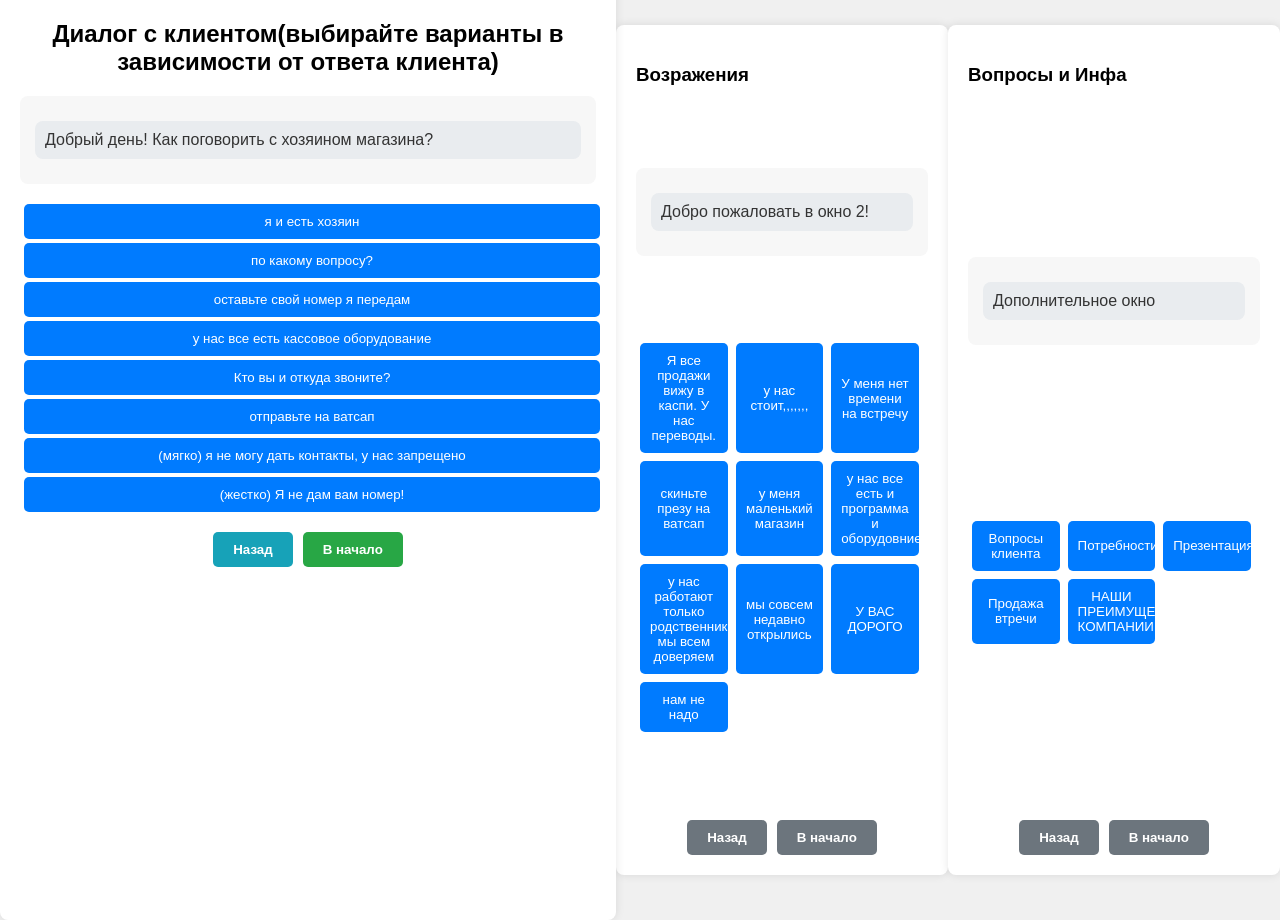
==== 1.0.html @ 10a7f9a8 "OPONAY training course" ====
<!DOCTYPE html>
<html lang="ru">
  <head>
    <meta charset="UTF-8" />
    <meta name="viewport" content="width=device-width, initial-scale=1.0" />
    <title>OPONAY</title>
    <style>
      body {
        font-family: Arial, sans-serif;
        display: flex;
        justify-content: center;
        align-items: center;
        height: 100vh;
        background-color: #f0f0f0;
        margin: 0;
      }
      #dialogContainer {
        width: 45%;
        padding: 20px;
        background: #fff;
        border-radius: 8px;
        box-shadow: 0px 0px 10px rgba(0, 0, 0, 0.1);
        text-align: center;
        position: relative;
        height: 100%;
      }

      .side-window {
        flex: 1;
        background: #fff;
        border-radius: 8px;
        box-shadow: 0px 0px 10px rgba(0, 0, 0, 0.1);
        padding: 20px;
        display: flex;
        flex-direction: column;
        justify-content: space-between;
        min-height: 90%;
        overflow-y: auto;
      }

      .side-buttons {
        display: flex;
        flex-wrap: wrap;
      }
      .dialog-history {
        max-height: 400px;
        /* overflow-y: auto; */
        margin-bottom: 20px;
        background-color: #f7f7f7;
        padding: 15px;
        border-radius: 8px;
      }
      .side-history {
        max-height: 400px;
        overflow-y: auto;
        margin-bottom: 20px;
        background-color: #f7f7f7;
        padding: 15px;
        border-radius: 8px;
      }
      .message {
        margin: 10px 0;
        padding: 10px;
        border-radius: 8px;
        background-color: #e9ecef;
        color: #333;
        text-align: left;
      }
      .response {
        margin: 10px 0;
        padding: 10px;
        border-radius: 8px;
        background-color: #cfe2ff;
        color: #084298;
        text-align: right;
      }
      .option,
      .side-option {
        display: block;
        margin-top: 10px;
        padding: 10px;
        background-color: #007bff;
        color: white;
        border: none;
        border-radius: 5px;
        cursor: pointer;
        transition: background-color 0.3s;
        margin: 4px;
      }
      .option {
        width: 100%;
      }
      .side-option {
        width: 30%;
      }
      .option:hover,
      .side-option:hover {
        background-color: #0056b3;
      }

      .nav-buttons {
        display: flex;
        justify-content: center;
        gap: 10px;
        margin-top: 20px;
      }
      .nav-button {
        padding: 10px 20px;
        background-color: #6c757d;
        color: white;
        border: none;
        border-radius: 5px;
        cursor: pointer;
        font-weight: bold;
        transition: background-color 0.3s;
      }
      .nav-sidebutton.back,
      .nav-sidebutton.start {
        padding: 10px 20px;
        background-color: #6c757d;
        color: white;
        border: none;
        border-radius: 5px;
        cursor: pointer;
        font-weight: bold;
        transition: background-color 0.3s;
      }

      .nav-sidebutton:hover {
        background-color: #138496;
      }
      .nav-sidebutton.start:hover {
        background-color: #218838;
      }
      .nav-button.back {
        background-color: #17a2b8;
      }
      .nav-button.start {
        background-color: #28a745;
      }
      .nav-button.back:hover {
        background-color: #138496;
      }
      .nav-button.start:hover {
        background-color: #218838;
      }
    </style>
  </head>

  <body>
    <div id="dialogContainer">
      <h2>Диалог с клиентом(выбирайте варианты в зависимости от ответа клиента)</h2>
      <div class="dialog-history" id="dialogHistory"></div>
      <div id="dialogOptions"></div>
      <div class="nav-buttons">
        <button class="nav-button back" onclick="goBack()">Назад</button>
        <button class="nav-button start" onclick="goToStart()">В начало</button>
      </div>
    </div>

    <div class="side-window">
      <h3>Возражения</h3>
      <div class="side-history" id="sideHistory1"></div>
      <div id="sideOptions1" class="side-buttons"></div>
      <div class="nav-buttons">
        <button class="nav-sidebutton back" onclick="side1GoBack()">Назад</button>
        <button class="nav-sidebutton start" onclick="side1GoToStart()">В начало</button>
      </div>
    </div>
    <div class="side-window">
      <h3>Вопросы и Инфа</h3>
      <div class="side-history" id="sideHistory2"></div>
      <div id="sideOptions2" class="side-buttons"></div>
      <div class="nav-buttons">
        <button class="nav-sidebutton back" onclick="side2GoBack()">Назад</button>
        <button class="nav-sidebutton start" onclick="side2GoToStart()">В начало</button>
      </div>
    </div>

    <script>
      const dialogTree = {
        greeting: {
          text: "Добрый день! Как поговорить с хозяином магазина?",
          options: [
            {
              text: "я и есть хозяин",
              nextNode: {
                text: "А как Вас зовут? Рада знакомству! Меня зовут _______, эксперт компании опонай. Звоню по поводу учета товаров и продаж в вашем магазине. Скажите, пожалуйста, как сейчас ведете учет и контролируете свой магазин.",
                options: [
                  {
                    text: "Эксель тетрадка",
                    nextNode: {
                      text: "Это уже хорошо! Однако этот метод не самый удобный, занимает много времени и велик риск воровства, а также человеческого фактора – забыли записать, потеряли тетрадку или завис компьютер, и данные пропали! Кроме этого, вести клиентскую базу почти невозможно! Скажите, хотели бы вы держать под контролем свой бизнес и увеличить свой доход?",
                      options: [
                        {
                          text: "Да",
                          nextNode: {
                            text: "Давайте расскажу, как это можно делать с помощью автоматизации. Мы разработали программу специально для бутиков одежды. Для того чтобы рассказать о нужных функциях, мне нужно задать вопросы касаемо того, как сейчас у вас обстоят дела.",
                            options: [],
                          },
                        },
                        {
                          text: "Нет",
                          nextNode: null,
                        },
                      ],
                    },
                  },
                  {
                    text: "Никак не ведем",
                    nextNode: {
                      text: "Значит я позвонил вовремя. Сейчас самое время рассматривать варианты автоматизации. Коротко расскажу: мы ставим специальное оборудование и программу для учета ваших продаж. Это поможет видеть прибыльность магазина, эффективность работы сотрудников, вести клиентскую базу и понимать, какие товары приносят доход, а какие залежались. Скажите, хотели бы вы держать под контролем свой бизнес и увеличить свой доход?",
                      options: [
                        {
                          text: "Да",
                          nextNode: {
                            text: "Давайте расскажу, как это можно делать с помощью автоматизации. Мы разработали программу специально для бутиков одежды. Для того чтобы рассказать о нужных функциях, мне нужно задать вопросы касаемо того, как сейчас у вас обстоят дела.",
                            options: [],
                          },
                        },
                        {
                          text: "Нет",
                          nextNode: null,
                        },
                      ],
                    },
                  },
                  {
                    text: "Вопросы клиента",
                    nextNode: {
                      text: "Смотри в окне 2 =) (Вопросы и Инфа)",
                      options: [],
                    },
                  },
                  {
                    text: "Возражения",
                    nextNode: {
                      text: "Смотри в окне 1 =) (Возражения)",
                      options: [],
                    },
                  },
                ],
              },
            },
            {
              text: "по какому вопросу?",
              nextNode: {
                text: "Я звоню по поводу установки кассового и антикражного оборудования в ваш магазин. Нужно назначить дату выезда техотдела. Только хозяин может мне подсказать. Продиктуйте номер, пожалуйста.",
                options: [
                  {
                    text: "а вы что-то нам будете ставить? Вы уже договорились с хозяином?",
                    nextNode: {
                      text: "Звоню как раз чтобы договориться о дате установки. Подскажите номер, пожалуйста.",
                      options: [],
                    },
                  },
                ],
              },
            },
            {
              text: "оставьте свой номер я передам",
              nextNode: {
                text: "Вопросы, которые нужно обсудить, важные, и мне нужно поговорить с владельцем сейчас, поэтому мне нужен номер. Сами понимаете, если вопросы о кассе - значит что-то важное. Продиктуйте номер, я записываю",
                options: [],
              },
            },
            {
              text: "у нас все есть кассовое оборудование",
              nextNode: {
                text: "Конечно у Вас есть, иначе зачем бы я Вам звонила. Вопросы такие: Какое? Что именно у вас стоит? Какие чеки отбиваете? Как и кто ведет отчетность? На эти и многие другие вопросы может ответить только директор. Продиктуйте номер, восемь .....",
                options: [],
              },
            },
            {
              text: "Кто вы и откуда звоните?",
              nextNode: {
                text: "Меня зовут ________! Я из компании, которая занимается кассовым оборудованием и отчётностью для собственника. Мне нужно назначить встречу с владельцем вашего и выбрать дату установки магазина, поэтому мне нужен номер, продиктуйте, пожалуйста.",
                options: [],
              },
            },
            {
              text: "отправьте на ватсап",
              nextNode: {
                text: "что отправить? Мне нужно задать вопросы владельцу по учету в вашем магазине. Какие чеки отбиваете? Как и кто ведет отчетность? На эти и многие другие вопросы может ответить только директор. Продиктуйте номер, восемь .....",
                options: [],
              },
            },
            {
              text: "(мягко) я не могу дать контакты, у нас запрещено",
              nextNode: {
                text: "Я прекрасно понимаю Вас, каждый день вам звонят что-то предлагают. Поэтому у вас это запрещено! Но я ничего не продаю и не предлагаю. Мне нужно понять, как у вас в заведении ведется отчетность и как работает кассовая зона. Не переживайте, ругать вас точно не будут. Сами понимаете раз вопрос о кассе - значит что-то важное! Продиктуйте, пожалуйста, номер.",
                options: [],
              },
            },
            {
              text: "(жестко) Я не дам вам номер!",
              nextNode: {
                text: "Хорошо! Вы готовы нести ответственность, если к вам придет проверка, а ваш магазин к ней не готов, только потому что вы не дали контакты, и мы не успели предупредить владельца? Скажите, как вас зовут и какую должность вы занимаете? Можно избежать всего этого, если я поговорю с владельцем! Продиктуйте, пожалуйста, номер!",
                options: [],
              },
            },
          ],
        },
        services: {
          text: "Выбе вопросрите",
          options: [
            { text: "1", nextNode: "serviceDetails" },
            { text: "Спасибо, не интересно", nextNode: null },
          ],
        },
        serviceDetails: {
          text: "Наши услуги включают ...",
          options: [],
        },
      };

      let currentNode = dialogTree.greeting;
      let historyStack = [];

      function displayOptions(node) {
        const dialogOptions = document.getElementById("dialogOptions");
        dialogOptions.innerHTML = "";
        if (!node.options || node.options.length === 0) {
          addMessage("Диалог завершён");
          return;
        }
        node.options.forEach((option) => {
          const optionButton = document.createElement("button");
          optionButton.className = "option";
          optionButton.innerText = option.text;
          optionButton.onclick = () => handleOptionClick(option);
          dialogOptions.appendChild(optionButton);
        });
      }

      function addMessage(text, isResponse = false) {
        const dialogHistory = document.getElementById("dialogHistory");
        const messageDiv = document.createElement("div");
        messageDiv.className = isResponse ? "response" : "message";
        messageDiv.innerText = text;
        dialogHistory.appendChild(messageDiv);
        dialogHistory.scrollTop = dialogHistory.scrollHeight;
      }

      function handleOptionClick(option) {
        addMessage(option.text, true);
        if (typeof option.nextNode === "string") {
          currentNode = dialogTree[option.nextNode];
        } else if (option.nextNode) {
          currentNode = option.nextNode;
        } else {
          addMessage("Диалог завершён");
          document.getElementById("dialogOptions").innerHTML = "";
          return;
        }
        historyStack.push(currentNode);
        addMessage(currentNode.text);
        displayOptions(currentNode);
      }

      function goBack() {
        if (historyStack.length > 1) {
          historyStack.pop();
          const prevNode = historyStack[historyStack.length - 1];

          const dialogHistory = document.getElementById("dialogHistory");
          dialogHistory.innerHTML = ""; // Очищаем историю

          addMessage(prevNode.text);
          displayOptions(prevNode);
        }
      }

      // Кнопка "Начало" для возврата в начало диалога
      async function goToStart() {
        currentNode = dialogTree.greeting;
        historyStack = [currentNode]; // Очищаем историю и добавляем начальный узел
        document.getElementById("dialogHistory").innerHTML = ""; // Очищаем историю диалога
        await addMessage(currentNode.text);
        await displayOptions(currentNode);
      }
      // Отдельные стеки истории для маленьких окон
      let side1HistoryStack = [];
      let side2HistoryStack = [];

      // Функции для окна 1 (Возражения)
      function side1AddMessage(text, buttons = []) {
        const sideHistory1 = document.getElementById("sideHistory1");
        const sideOptions1 = document.getElementById("sideOptions1");

        // Сохраняем текущее состояние в стек истории
        side1HistoryStack.push({ text, buttons });

        // Очищаем историю и кнопки
        sideHistory1.innerHTML = "";
        sideOptions1.innerHTML = "";

        // Добавляем сообщение
        const messageDiv = document.createElement("div");
        messageDiv.className = "message";
        messageDiv.innerText = text;
        sideHistory1.appendChild(messageDiv);

        // Добавляем кнопки
        if (buttons.length > 0) {
          buttons.forEach((button) => {
            const btn = document.createElement("button");
            btn.className = "side-option";
            btn.innerText = button.text;
            btn.onclick = button.action;
            sideOptions1.appendChild(btn);
          });
        }
      }

      function side1GoBack() {
        if (side1HistoryStack.length > 1) {
          side1HistoryStack.pop();
          const prevState = side1HistoryStack[side1HistoryStack.length - 1];
          const sideHistory = document.getElementById("sideHistory1");
          sideHistory.innerHTML = ""; // Очищаем историю
          side1AddMessage(prevState.text, prevState.buttons);
        }
      }

      function side1GoToStart() {
        if (side1HistoryStack.length > 0) {
          const startState = side1HistoryStack[0];
          side1HistoryStack = [startState];
          side1AddMessage(startState.text, startState.buttons);
        }
      }

      // Функции для окна 2 (Вопросы)
      function side2AddMessage(text, buttons = []) {
        const sideHistory2 = document.getElementById("sideHistory2");
        const sideOptions2 = document.getElementById("sideOptions2");

        side2HistoryStack.push({ text, buttons });

        sideHistory2.innerHTML = "";
        sideOptions2.innerHTML = "";

        const messageDiv = document.createElement("div");
        messageDiv.className = "message";
        messageDiv.innerText = text;
        sideHistory2.appendChild(messageDiv);

        buttons.forEach((button) => {
          const btn = document.createElement("button");
          btn.className = "side-option";
          btn.innerText = button.text;
          btn.onclick = button.action;
          sideOptions2.appendChild(btn);
        });
      }

      function side2GoBack() {
        if (side2HistoryStack.length > 1) {
          side2HistoryStack.pop();
          const prevState = side2HistoryStack[side2HistoryStack.length - 1];
          side2AddMessage(prevState.text, prevState.buttons);
        }
      }

      function side2GoToStart() {
        if (side2HistoryStack.length > 0) {
          const startState = side2HistoryStack[0];
          side2HistoryStack = [startState];
          side2AddMessage(startState.text, startState.buttons);
        }
      }

      side1AddMessage("Добро пожаловать в окно 2!", [
        {
          text: "Я все продажи вижу в каспи. У нас переводы.",
          action: () =>
            side1AddMessage(
              "Это понятно. Но каспи не покажет вам оборот и прибыльность, не сможет просчитать зарплату сотрудникам и не покажет какие товары уже заканчиваются. У нашей программы большой функционал как раз для вашего магазина. Именно поэтому я вам звоню и хочу встретиться.  Встреча для вас бесплатная, примерно 20 минут и на ней вы сможете понять как развивать свой магазин и как качественно вести учет. Когда вам будет удобно?"
            ),
        },
        {
          text: "у нас стоит,,,,,,,",
          action: () =>
            side1AddMessage("Я знаю эту программу", [
              {
                text: "Умаг",
                action: () =>
                  side1AddMessage("Выбери вариант ответа", [
                    {
                      text: "Если клиент продуктовый",
                      action: () =>
                        side1AddMessage(
                          "Я знаю эту программу, совсем недавно я подключил двух новых клиентов которые перешли с умага. Понимаю что благодаря тому что они много у кого стоят, кажется что это лучшее решение. Но на деле мы  предоставляем поэтапное обучение, что позволит вам эффективно работать, наша программа создавалась специально под вашу нишу и при любых вопросах именно мы всегда на связи так как у вас будет личный техник.Никто в казахстане не может предоставить подобный сервис.Я уверен есть смысл поставить один качественный продукт и зарабатывать, чем сэкономить и перестать пользоваться. Что думаете?"
                        ),
                    },
                    {
                      text: "Если клиент не продуктовый",
                      action: () =>
                        side1AddMessage(
                          "Ну умаг я знаю от и до!) Продукт идельный для продуктовых, но у вас же не продукты))) Давайте по фактам: Цена у нас 85К в год, умаг 240в год, у нас нет доплат за доп сотрудников, товары и склады, фукционал которго нет в умаге: более 20 отчетов, зп сотрудникам с мотивацией, размерная сетка, система лояльности, клиентская база. и мноооогое другое! Давайте назначим встречу! Я приеду к Вам в магазин и покажу функционал. Именно на встрече Вы сможете увидеть своими глазами программу и сравнить со своей. Наши условия точно вам понравятся потому что и цена, и функционал и техподдержка у нас лучшие в Казахстане, не упускайте возможность узнать как. Завтра в 12.00 вы будете в магазине?",
                          {
                            text: "Вся инфа по Умагу, читай по порядку)",
                            action: () =>
                              side1AddMessage(
                                "1. Цена Наша программа стоит *85.000 тенге* в год, а программа UMAG - *240.000 тенге в год.**Так же, в программе UMAG, Вам нужно доплачивать за каждого продавца 1.500 тенге в месяц, а это - 18.000 тенге в год**2. Корректный учет остатков товаров, в нашей программе не бывает некорректной выгрузки, тем самым Ваши остатки будут всегда правильными.* С программой UMAG, каждый второй клиент сталкивается с проблемами в остатках, так как они используют более старый код написания программы, чем у нас.*Это не клевета, и ни в коем случае не без обоснованная критика, это факты, так как самое большое количество клиентов ушедших с конкурентской программы - это клиенты UMAG. Могу привести море примеров, и Вы можете убедиться сами прочитав отзывы в интернете*3. Расчет заработной платы, в нашей программе есть возможность рассчитывать зарплату сотрудникам через программу.* Допустим, продавец Арман, получает 100.000 тенге оклад + 5% со своих продаж. в UMAG - зарплату считать в принципе невозможно. Так же у нас, можно мотивировать сотрудников, повышая процент % с продаж на определенные позиции. Допустим, Вы хотите чтобы они распродали неактуальный товар, вместо скидки, можно поставить на него 10%, 15% (любой какой Вы хотите, повышенный процент) и тем самым, продавцы будут мотивированы предлагать именно эти товары. Это уже отработанный функционал, который работает в любых крупных магазинах, брендах, где сотрудники за счет мотивации, предлагай тот или иной товар) В Technodom Вам предлагают купить к телефону чехол, стекло, наушники, страховку, в KARI Вам предложат на кассе приобрести балончик с краской для обуви, щетку, сушилку для обуви итак далее, в MCDONALDS/KFC/BURGERKING предложат увеличить комбо :)*4. Учет по размерам, цветам и брендам,* Вы можете вести корректный учет по размерам, цветам и брендам (чаще всего используют размеры и цвета), это удобно, чтобы Вы могли понимать, какой цвет и размер больше продается, какой остался в наличии итак далее. Так как UMAG - это программа изначально для продуктового магазина, у них подобного функционала нет. Максимум, что Вам могут предложить, это вводить размер и цвет в наименование товара. ЭТО НЕ ПРАВИЛЬНО ❌ Вам придется добавлять 1 и ту же вещь, несколько раз, например: Футболка М, Футболка S, Футболка L, а у нас, это один товар, в котором содержатся размеры и цвета.*5. Возможность посмотреть остатки, прямо в кассовой зоне*, согласитесь, наверняка бывали случаи, когда приходит клиент и говорит продавцу о том, что размер M ему не подходит, и он хочет померить другой размер. Вместо того, чтобы бежать к витрине, и искать товар, можно подойти к кассе и узнать, какие размеры есть в наличии. (Опять же, опыт крупных магазинов, в ТРЦ почти в каждом магазине, смотрят по базе, а если у Вас будет или уже есть несколько точек, сотрудник на кассе может сразу увидеть наличие этого товара в другом филиале, и отправить клиента туда или продать на доставку, тем самым, Вы не теряете клиента).В программе UMAG - посмотреть остатки в кассовой зоне - невозможно.*6. Интересные системы лояльности, кэшбек, накопительная скидка, которая постоянно растет и многое другое,* максимум, что Вам предложит UMAG - это копить балы, у нас есть несколько систем лояльности, и Вы можете выбрать любую удобную для себя. Клиенты будут оставаться только с Вами 💙*7. Каталог товаров прям в кассовой зоне + возможность загружать фото товара, у нас можно смотреть каталог товаров прямо в кассовой зоне (для удобства продавца),* а так же, Вы можете загрузить фото для товара, чтобы не забыть как он выглядит + для удобства продавца.И многое другое:)"
                              ),
                          }
                        ),
                    },
                  ]),
              },
              {
                text: "биллз",
                action: () =>
                  side1AddMessage(
                    "биллз это программа узбекистана. Хорошая в целом программа, но дорогая. У нас тот же функционал только гораздо выгоднее потому что казахстанская разработка. Кроме этого биллз не работает без интрнета и техпод не сможет помочь казахша. Давайте назначим встречу! Я приеду к Вам в магазин и покажу функционал. Именно на встрече Вы сможете увидеть своими глазами программу и сравнить со своей. Наши условия точно вам понравятся потому что и цена, и функционал и техподдержка у нас лучшие в Казахстане, не упускайте возможность узнать как. Завтра в 12.00 вы будете в магазине?"
                  ),
              },
              {
                text: "Палома",
                action: () =>
                  side1AddMessage(
                    "Paloma365  программа, с хорошим функционалом, но не совсем подойдет для учета торговли.Так же размерная сетка - данной функции нет в *Paloma365*. Функция размерной сетки, требуется для того чтобы Вы могли видеть точное количество остатков по их размерам, цвету и бренду. Не имея данной функции Вы *ограничиваете* себя от полноценной информации по остаткам. Давайте назначим встречу! Я приеду к Вам в магазин и покажу функционал. Именно на встрече Вы сможете увидеть своими глазами программу и сравнить со своей. Наши условия точно вам понравятся потому что и цена, и функционал и техподдержка у нас лучшие в Казахстане, не упускайте возможность узнать как. Завтра в 12.00 вы будете в магазине?",
                    [
                      {
                        text: "Дополнительная инфа по паломе",
                        action: () =>
                          side1AddMessage(
                            "Что не менее важно, это - интерфейс. Визуально, интерфейс сложный, привыкнуть будет сложно. Программа сложно дается в самой работе, а с одним обучением, которое предоставляет *Paloma365*, научиться работать с программой будет сложнее. на кассовой зоне у самой *Paloma*, находятся много разных документов, которые требуют постоянной синхронизации с сервером.В случае, если у Вас интернет не стабильный или в моменте он перестанет работать, то программа часто зависает "
                          ),
                      },
                    ]
                  ),
              },
              {
                text: "айдишоп\х2пос",
                action: () =>
                  side1AddMessage(
                    "Она не самая удобная на рынке, хоть и имеет большой функционал.Давайте назначим встречу! Я приеду к Вам в магазин и покажу функционал. Именно на встрече Вы сможете увидеть своими глазами программу и сравнить со своей. Наши условия точно вам понравятся потому что и цена, и функционал и техподдержка у нас лучшие в Казахстане, не упускайте возможность узнать как. Завтра в 12.00 вы будете в магазине?"
                  ),
              },
              {
                text: "бексар\шопучет ",
                action: () =>
                  side1AddMessage(
                    "Ограниченная  по функционалу программа, и она локальная а соответственно удаленный доступ либо отсутсвсует либо платный. Что есть у нас и нет в бексаре это - более 20 отчетов, зп сотрудникам с мотивацией, размерная сетка, система лояльности, клиентская база. Давайте назначим встречу! Я приеду к Вам в магазин и покажу функционал. Именно на встрече Вы сможете увидеть своими глазами программу и сравнить со своей. Наши условия точно вам понравятся потому что и цена, и функционал и техподдержка у нас лучшие в Казахстане, не упускайте возможность узнать как. Завтра в 12.00 вы будете в магазине?"
                  ),
              },
              {
                text: "клаудшоп\ айнур пос",
                action: () =>
                  side1AddMessage(
                    "Клаудшоп программа российская и работает только через интернет. У нас же программа локально облачная и может работать без инета. Давайте назначим встречу! Я приеду к Вам в магазин и покажу функционал. Именно на встрече Вы сможете увидеть своими глазами программу и сравнить со своей. Наши условия точно вам понравятся потому что и цена, и функционал и техподдержка у нас лучшие в Казахстане, не упускайте возможность узнать как. Завтра в 12.00 вы будете в магазине?"
                  ),
              },
              {
                text: "тез\тес\тэс",
                action: () =>
                  side1AddMessage(
                    "Знаю что интерфей не самый удобный и многие функции не доработаны. Давайте назначим встречу! Я приеду к Вам в магазин и покажу функционал. Именно на встрече Вы сможете увидеть своими глазами программу и сравнить со своей. Наши условия точно вам понравятся потому что и цена, и функционал и техподдержка у нас лучшие в Казахстане, не упускайте возможность узнать как. Завтра в 12.00 вы будете в магазине?"
                  ),
              },
              {
                text: "мой склад",
                action: () =>
                  side1AddMessage(
                    "Чаще подходит для онлайн торговли и работы на маркет плейсах (озон, ВБ, каспи )Знаем чтоб бывают проблемы с остатками.Давайте назначим встречу! Я приеду к Вам в магазин и покажу функционал. Именно на встрече Вы сможете увидеть своими глазами программу и сравнить со своей. Наши условия точно вам понравятся потому что и цена, и функционал и техподдержка у нас лучшие в Казахстане, не упускайте возможность узнать как. Завтра в 12.00 вы будете в магазине?"
                  ),
              },
              {
                text: "постер ",
                action: () =>
                  side1AddMessage(
                    "Я знаю это программу, они имеют лимиты по пользователям и по товарам. плюс цена дорогая, которая будет меняться от количетсва номенклатур. А у нас нет никаких орагничений и цена самая выгодная, так как продукт казахстанский.Давайте назначим встречу! Я приеду к Вам в магазин и покажу функционал. Именно на встрече Вы сможете увидеть своими глазами программу и сравнить со своей. Наши условия точно вам понравятся потому что и цена, и функционал и техподдержка у нас лучшие в Казахстане, не упускайте возможность узнать как. Завтра в 12.00 вы будете в магазине?"
                  ),
              },
              {
                text: "роста",
                action: () =>
                  side1AddMessage(
                    "Роста программа, с хорошим функционалом, но не совсем подойдет для учета торговли.Так же размерная сетка - данной функции нет в росте. Функция размерной сетки, требуется для того чтобы Вы могли видеть точное количество остатков по их размерам, цвету и бренду. Не имея данной функции Вы *ограничиваете* себя от полноценной информации по остаткам. Давайте назначим встречу! Я приеду к Вам в магазин и покажу функционал. Именно на встрече Вы сможете увидеть своими глазами программу и сравнить со своей. Наши условия точно вам понравятся потому что и цена, и функционал и техподдержка у нас лучшие в Казахстане, не упускайте возможность узнать как. Завтра в 12.00 вы будете в магазине?"
                  ),
              },
              {
                text: "1С",
                action: () =>
                  side1AddMessage(
                    "Я знаю эту программу! Она предназначена для бухгалтеров и крупных компаний. Она достаточно сложная и насколько я знаю, за обновления и выезды специалиста нужно каждый раз платить. Наша программа удобнее и выгоднее для вашего бизнеса, она простая в пользовании с удобным интерфейсом. Давайте назначим встречу! Я приеду к Вам в магазин и покажу функционал. Именно на встрече Вы сможете увидеть своими глазами программу и сравнить со своей. Наши условия точно вам понравятся потому что и цена, и функционал и техподдержка у нас лучшие в Казахстане.. Завтра в 12.00 вы будете в магазине?",
                    [
                      {
                        text: "Ограниченная мобильность",
                        action: () =>
                          side1AddMessage(
                            "Ограниченная мобильность: Хотя существуют мобильные версии и облачные решения для 1С, их функционал зачастую ограничен по сравнению с настольными версиями, что может создавать неудобства для пользователей, работающих вне офиса."
                          ),
                      },
                      {
                        text: "Проблемы с интерфейсом",
                        action: () =>
                          side1AddMessage(
                            "Проблемы с интерфейсом: Некоторые пользователи отмечают, что интерфейс 1С устарел и не всегда интуитивно понятен, что может затруднить работу для новых пользователей и потребовать дополнительного времени на адаптацию."
                          ),
                      },
                      {
                        text: "Высокая стоимость",
                        action: () =>
                          side1AddMessage(
                            "Высокая стоимость: Хотя базовые версии 1С могут быть доступны, расширенные конфигурации и модификации могут оказаться дорогостоящими. Кроме того, затраты на обучение персонала и обслуживание системы также могут быть значительными."
                          ),
                      },
                      {
                        text: "Сложность освоения и настройки",
                        action: () =>
                          side1AddMessage(
                            "Сложность освоения и настройки: 1С требует значительных усилий для первоначальной настройки и внедрения. Для полноценного использования всех возможностей программы часто требуется привлечение квалифицированных специалистов, что может быть дорого и трудоемко."
                          ),
                      },
                      {
                        text: "Зависимость от обновлений и поддержки",
                        action: () =>
                          side1AddMessage(
                            "Зависимость от обновлений и поддержки: Для корректной работы программы необходимы регулярные обновления и поддержка от разработчика или партнера. При этом обновления могут вызывать проблемы совместимости, и в некоторых случаях они не решают существующие проблемы, а создают новые."
                          ),
                      },
                      {
                        text: "Требовательность к ресурсам",
                        action: () =>
                          side1AddMessage(
                            "Требовательность к ресурсам: Программа может требовать значительных вычислительных ресурсов, особенно при работе с большими объемами данных. Это может привести к снижению производительности на устаревших компьютерах и необходимости в регулярном обновлении оборудования."
                          ),
                      },
                    ]
                  ),
              },
              {
                text: "ТоргСофт",
                action: () =>
                  side1AddMessage(
                    "Тогсофт - это локальная программа, соответсвтенно, есть риски потерять всю информацию, если что-то физически случится с оборудованием. Нет бонусной системы для клиентов и нельзя удаленно контролировать магазин.  У нас же современная программа с удобным функционалом и безопасной работой с вашими данными. Давайте назначим встречу! Я приеду к Вам в магазин и покажу функционал. Именно на встрече Вы сможете увидеть своими глазами программу и сравнить со своей. Наши условия точно вам понравятся потому что и цена, и функционал и техподдержка у нас лучшие в Казахстане, не упускайте возможность узнать как. Завтра в 12.00 вы будете в магазине?"
                  ),
              },
              {
                text: "ЖБС\ джибиэс макркет",
                action: () =>
                  side1AddMessage(
                    "Это российская программа локальная  программа, соответсвтенно, есть риски потерять всю информацию, если что-то физически случится с оборудованием. И нельзя удаленно контролировать магазин, только за доп плату.  У нас же современная программа с удобным функционалом и безопасной работой с вашими данными. Давайте назначим встречу! Я приеду к Вам в магазин и покажу функционал. Именно на встрече Вы сможете увидеть своими глазами программу и сравнить со своей. Наши условия точно вам понравятся потому что и цена, и функционал и техподдержка у нас лучшие в Казахстане, не упускайте возможность узнать как. Завтра в 12.00 вы будете в магазине?"
                  ),
              },
              {
                text: "вики",
                action: () =>
                  side1AddMessage(
                    " Первое и основное отличие нашей программы от Вики в том, что Вики это локальная программа. То есть, все данные сохраняют не на специальных серверах, а на самом устройстве. В случае если что-то случится с устройством, *Вы можете потерять все данные, которые у Вас были и Вы снова потратите время на создание базы.*2. Во вторых, программа Вики не даст Вам возможности контролировать удаленно Ваш бизнес. Для того чтобы заносить товары в базу, проверять ежедневные, ежемесячные отчеты *Вам нужно будет потратить свое время и поехать в магазин* и уже делать все там. Автоматизация должна давать Вам свободу от Вашего бизнеса, а не заставлять Вас снова и снова приходить в магазин для проверки.3. Далее, в самой программе Вики, Вы не сможете корректно контролировать Ваших сотрудников, видеть эффективность их работы и даже высчитывать им заработную плату, *все это Вам будет необходимо делать в ручную и снова тратить свое время.*4. Что по поводу клиентской базы в Вики, в данной программе Вы сможете только записывать процент скидки по клиенту, а так же видеть продажи по нему, но в программе нет полного учета по клиентам. То есть, Вы не сможете качественно с ними работать и работать с определенной категорией клиентов, например топ клиентов, новые клиенты и постоянники. Работа с клиентской базой, это основа Ваших продаж и Вашей прибыли, которую Вы в итоге получаете, *в случае работы в нашей программе, Вы получаете максимум для того, чтобы Вы могли зарабатывать больше*5. *Возможность посмотреть остатки,* прямо в кассовой зоне, согласитесь, наверняка бывали случаи, когда приходит клиент и говорит продавцу о том, что размер M ему не подходит, и он хочет померить другой размер. Вместо того, чтобы бежать к витрине, и искать товар, можно подойти к кассе и узнать, какие размеры есть в наличии. (Опять же, опыт крупных магазинов, в ТРЦ почти в каждом магазине, смотрят по базе, а если у Вас будет или уже есть несколько точек, сотрудник на кассе может сразу увидеть наличие этого товара в другом филиале, и отправить клиента туда или продать на доставку, тем самым, Вы не теряете клиента). В программе Wiki - посмотреть остатки в кассовой зоне - невозможно.6. *Каталог товаров прям в кассовой зоне + возможность загружать фото товара, у нас можно смотреть каталог товаров прямо в кассовой зоне (для удобства продавца),* а так же, Вы можете загрузить фото для товара, чтобы не забыть как он выглядит + для удобства продавца. И многое другое:)"
                  ),
              },
              {
                text: "бырсан\ 1SAN",
                action: () =>
                  side1AddMessage(
                    "Да, о них знаю. Совсем новая компания, только начинают работу поэтому функционал не минимальный а цена 71.000 в год, примерно как у нас. В нашем случае программа специально создавалась для магазина ___________, и за 85.000 тг в год вы имеете самый большой удобный функционал на рынке. Обычно я приезжаю и делаем сравнение с вашей программой  в живую.  Могу подробнее рассказать на встрече или сейчас по телефону, как удобно будет? "
                  ),
              },
              {
                text: "СРМ СИСТЕМА: Б24, АМО",
                action: () =>
                  side1AddMessage(
                    "Ага,  интересный выбор а какие функции СРМ вы используете? А чеки получается выдавать клиетнам через СРМ?(Ждем ответа клиента)класс, кроме оборудования и программы у нас есть камеры, антикражные ворота и охранная система. Возможно, что-то из этого вам пригодится?"
                  ),
              },
              {
                text: "ВебКасса, РеКасса, Лайт Касса, Нуркасса.Робокасса, КаспиКасса, УчетКасса, Кассовый аппарат ",
                action: () =>
                  side1AddMessage(
                    "Я вам звоню совсем по другому вопросу. То, о чем вы говорите - для налоговой, чтобы вы отбивали чеки и показывали свои продажи для отчетов. Мы ставим программу учета, чтобы вы могли контролировать работу своей торговой точки. То есть какие товары продаются каждый день, какая касса, какие были оплаты и какие сотрудники хорошо продают. Слышали о таком?Как сейчас за этим смотрите?"
                  ),
              },
              {
                text: "в тетради",
                action: () =>
                  side1AddMessage(
                    "Хорошо, что записываете в тетрадку, жалко что тетрадка не умеет анализировать продажи, не помогает с закупом, не дает чеки клиентам и онлайн с телефона не видно сколько денег в кассе. Но значит я звоню вам вовремя! Потому что Завтра,  я как раз буду на встрече в магазине неподалеку от вас, могу зайти и к вам показать функционал программы которая помогает магазинам расти в владельцу удаленно контролировать все процессы.  По времени около 20 минут занимает диагностика вашей текущей ситуации и демонстрация программы для учета. После обеда вы будете в магазине?",
                    [
                      {
                        text: "Не нужно!",
                        action: () =>
                          side1AddMessage(
                            "[Имя клиента] как же? Правильно я понимаю что вы готовы к скорому закрытию бизнеса? Ведь продолжая работать в том же формате вы теряете деньги и время контролируя все в ручную?"
                          ),
                      },
                    ]
                  ),
              },
              {
                text: "Exel",
                action: () =>
                  side1AddMessage(
                    "Это уже хорошо! Однако этот метод не самый удобный занимает много времени и велик риск воровства, да и обычного человеческого фактора – забыли записать потеряли тетрадку. Кроме, этого вести клиентскую базу почти невозможно! Но значит я звоню вам вовремя! Потому что Завтра,  я как раз буду на встрече в магазине неподалеку от вас, могу зайти и к вам показать функционал программы которая помогает магазинам расти в владельцу удаленно контролировать все процессы.  По времени около 20 минут занимает диагностика вашей текущей ситуации и демонстрация программы для учета. После обеда вы будете в магазине?",
                    [
                      {
                        text: "Не нужно",
                        action: () =>
                          side1AddMessage(
                            "[Имя клиента] как же? Правильно я понимаю что вы готовы к скорому закрытию бизнеса? Ведь продолжая работать в том же формате вы теряете деньги и время контролируя все в ручную?"
                          ),
                      },
                    ]
                  ),
              },
              {
                text: "Программа которую вы слышите впервые",
                action: () =>
                  side1AddMessage(
                    "Впервые слышу такую программу, поделитесь пожалуйста что за программа чем нравится вам?",
                    [
                      {
                        text: "После ответа клиента",
                        action: () =>
                          side1AddMessage(
                            "Ясно, очень интересно. Смотрите, завтра,  я как раз буду на встрече в магазине неподалеку от вас, могу зайти и к вам показать наш  функционал. Мы на встрече сравним функционал нашей программы и той что у вас стоит. Вы же понимаете что всегда нужно быть в курсе всех новых инструментов на рынке, чтобы не упустить самое выгодное и удобное.  По времени около 20 минут занимает диагностика вашей текущей ситуации и демонстрация программы. После обеда вы будете в магазине?"
                          ),
                      },
                    ]
                  ),
              },
            ]),
        },
        {
          text: "У меня нет времени на встречу",
          action: () =>
            side1AddMessage(
              "Именно поэтому я хочу встретиться с вами, чтобы освободить ваше время от рутины и ежедневного контроля вашего бизнеса. Встреча со мной - это вложение в ваше будущее спокойствие и свободное время. Уверена что когда вы приняли решение начать свое дело, вы хотели больше заработка и больше свободного времени. Я хочу показать вам иструмент который даст желаемую свободу. Встреча занимает 20 минут, и я буду завтра в вашем районе, после обеда сможете найти 20 минут?",
              [
                {
                  text: "Отказывается",
                  action: () =>
                    side1AddMessage(
                      "Скажите честно, что вас останавливает? Вы не хотите в пустую потратить время или не готовы к росту? ",
                      [
                        ({
                          text: "Не готов вкладывать деньги",
                          action: () =>
                            side1AddMessage(
                              "я разве вам что то продаю?  Я хочу с вами встретиться, показать новые возможности вашего же бизнеса. Для вас по факту бесплатная встреча с экспетом по автоматизации. А решение о покупке от вас требовать я буду, моя задача познакомить вас с нашей программой. Ну что завтра найдете время?"
                            ),
                        },
                        {
                          text: "время в пустую ",
                          action: () =>
                            side1AddMessage(
                              "Я вам даю 100% гарантию что наша встреча для вас будет полезной. Встреча с экспертом OPONAY это бесплатная диагностика. На встрече, мы увидим точки роста вашего бизнеса, где вы теряете деньги, где можно сэкономить, как качественно контролировать сотрудников и в какие товары лучше вкладывать оборотные средства! Ну что завтра найдете время?"
                            ),
                        }),
                      ]
                    ),
                },
              ]
            ),
        },
        {
          text: "скиньте презу на ватсап",
          action: () =>
            side1AddMessage("Выбирай любой вариант =)", [
              ({
                text: "Вариант 1",
                action: () =>
                  side1AddMessage(
                    "Презентация – это общий документ, в котором просто информация о нашей компании и программах. Я уверен, что у предпринимателя вашего уровня нет времени на просмотр презентаций. Для того чтобы сэкономить ваше время и провести его максимально продуктивно, можем организовать встречу, на которой, мы точечно, покажем только те функции, которые нужны Вашему бизнесу! Завтра часам к 12.00 вы бутете в магазине?"
                  ),
              },
              {
                text: "Вариант 2",
                action: () =>
                  side1AddMessage(
                    "У нас есть презентация, в ней затронуты все варианты бизнеса и разные ниши, поэтому она достаточно большая, а так вы предприниматель уверен времени не найдется чтобы внимательно просмотреть. Именно поэтому я хочу  встретиться и показать наглядно весь функционал. Встреча примерно 20 минут и на ней вы сможете понять, как развивать свой магазин и как качественно вести учет. "
                  ),
              }),
            ]),
        },
        {
          text: "у меня маленький магазин",
          action: () =>
            side1AddMessage(
              "Сейчас самое время рассматривать варианты автоматизации. Вы же хотите, чтобы ваш бизнес рос и приносил больше дохода?! Правильный учет и наша программа поможет вам расти и избежать рисков воровства или залежавшихся товаров!Давайте я к вам приеду и покажу, как программма может помочь вашему бизнесу расти и приносить больше прибыли? Вы сегодня до скольки будете?"
            ),
        },
        {
          text: "у нас все есть и программа и оборудовние ",
          action: () =>
            side1AddMessage("Выбирай", [
              {
                text: "Продаешь прогу",
                action: () =>
                  side1AddMessage(
                    "Конечно у вас уже все есть, ведь магазин вашего уровня просто не может работать на коленке. Я поэтому Вам и звоню, Смотрите! У нас продукт специально разработанный для бутика _________, лучший на рынке с большим функционалом и по самой приятной цене. Я хочу узнать какой программой вы сейчас пользуетесь чтобы вместе с Вами сравнить функции и выгоду, уверена на 100% что для свого бизнеса вы хотите только лучшие продукты. Расскажите чем пользуететсь?"
                  ),
              },
              {
                text: "Продаешь оборудование",
                action: () =>
                  side1AddMessage(
                    "Класс, кроме оборудования и программы у нас есть камеры, антикражные ворота и охранная система. Возможно, что-то из этого вам пригодится?"
                  ),
              },
            ]),
        },
        {
          text: "у нас работают только родственники мы всем доверяем ",
          action: () =>
            side1AddMessage(
              " Здорово что у вас есть такая поддержка от близких, но программа нужна не только для контроля за персоналом! А для учета ваших продаж, для того чтобы вы могли видеть прибыльность своего магазина, видеть эффективность работы по дням, для клиентской базы, понимали какие товары приносят доход а какие залежались и так далее. ___имя клиента______!  Давайте я к вам приеду и покажу, как программма может помочь вашему бизнесу расти и приносить больше прибыли? Вы сегодня до скольки будете?"
            ),
        },
        {
          text: "мы совсем недавно открылись",
          action: () =>
            side1AddMessage("Выбирай вариант", [
              {
                text: "Вариант 1",
                action: () =>
                  side1AddMessage(
                    "Сейчас самое время рассматривать варианты автоматизации. Вы же хотите, чтобы ваш бизнес рос и приносил больше дохода?! Правильный учет и наша программа поможет вам расти и избежать рисков воровства или залежавшихся товаров!Давайте я к вам приеду и покажу, как программма может помочь вашему бизнесу расти и приносить больше прибыли? Вы сегодня до скольки будете? "
                  ),
              },
              {
                text: "Вариант 2",
                action: () =>
                  side1AddMessage(
                    "Поздравляю Вас с открытием! ___имя клиента______!  Сейчас самое время рассматривать варианты автоматизации. Вы же знаете, что по статистике каждый второй стартап закрывается! Правильный учет поможет вам избежать этого, а так же поможет расти!  Как новичку в бизнесе вам будет полезно получить консультацию по учету, онлайн кассам и увеличения прибыли магазина, так как я буду  в вашем районе. Часам к 15.00 будете в магазине, я к вам зайду?"
                  ),
              },
              {
                text: "Вариант 2",
                action: () =>
                  side1AddMessage(
                    "Если это ваш первый бизнес, то встреча с экспертом по учету Вам просто необходма. Мы ставили нашу программу в магазины вашего формата и получали только благодарные отзывы так как наша программа помогает не только вести учет но и расти! Вы же хотите, чтобы ваш бизнес рос и приносил больше дохода?!У вас есть возможность получить консультацию по учету, онлайн кассам и увеличения прибыли магазина, так как я буду  в вашем районе. Часам к 15.00 будете в магазине, я к вам зайду?"
                  ),
              },
            ]),
        },
        {
          text: "У ВАС ДОРОГО ",
          action: () =>
            side1AddMessage(
              "Я понимаю что вопрос цены для предпринимателя важен, так как вы хотите сэкономить для большей прибыли, но благодаря покупки именно нашей программы вы экономите больше чем 30-50 тыс тенге, так как 4 этапное обучение уже входит в стоимость и поддержка у нас постоянная. Давайте посмотрим в разрезе вашего бизнеса в среднем на воровстве вы теряете около 10% прибыли, сложности на кассе уменьшают возвращаемость покупателей а ручной просчет зп крадет ваше время. Я уверен есть смысл поставить один качественный продукт и зарабатывать, чем сэкономить и перестать пользоваться. Что думаете?"
            ),
        },
        {
          text: "нам не надо ",
          action: () =>
            side1AddMessage(
              "Скажите честно, почему вы не хотите встретиться с экспертом и получить бесплатную консультацию на которой вам покажут как ваш магазин может приносить больше денег? Что вас останавливает?",
              [
                ({
                  text: "потому что у меня есть прога ",
                  action: () =>
                    side1AddMessage(
                      "Ну конечно она у вас есть, Магазин вашего уроаня не может рабоать на колнке))) Я хочу приехать чтоы Мы Вами  на встрече сравнили функционал нашей программы и той что у вас стоит. Вы же понимаете что всегда нужно быть в курсе всех новых предложений на рынке, чтобы не упустить самое выгодное и удобное. Тем более завтра я буду недалеко от вас и смогу зайти минут на 20. После обеда Вы будете в магазине?"
                    ),
                },
                {
                  text: "ну ненада мне ",
                  action: () =>
                    side1AddMessage("Выбери вариант ответа", [
                      {
                        text: "Вариант 1",
                        action: () =>
                          side1AddMessage(
                            "Как это не нужно? Если вы не знаете как работает ваш бизнес вы не знаете как его вырастить, где теряете прибыль, какие товары лучше продаются, какие сотрудники не эффективно работают и так далее. Вы ведь когда открывали бизнес, вы хотели большого заработка, нового уровня жизни и качественного отдыха. Сейчас все это у вас есть в полной мере? А если на встрече вы узнаете то что даст толчок к росту?"
                          ),
                      },
                      {
                        text: "Вариант 2",
                        action: () =>
                          side1AddMessage(
                            "[Имя клиента] как же? Правильно я понимаю что вы готовы к скорому закрытию бизнеса? Ведь продолжая работать в том же формате вы теряете деньги и время контролируя все в ручную?"
                          ),
                      },
                    ]),
                }),
              ]
            ),
        },
      ]);

      // Инициализация начального состояния для маленьких окон
      side2AddMessage("Дополнительное окно", [
        {
          text: "Вопросы клиента",
          action: () =>
            side2AddMessage("Вопросы клиента", [
              {
                text: "скока стоит?",
                action: () =>
                  side2AddMessage("Выбираете вариант", [
                    ({
                      text: "ОПОНАЙ",
                      action: () =>
                        side2AddMessage(
                          "Так как мы казахстанский продукт, цена на программу у нас самая выгодная 300.000 в год, по цене оборудования я не смогу вас сориентировать так как у каждого бизнеса разные задачи. Все необходимые вопросы мы задаем на встрече и уже на встрече вместе с вами просчитаем стоимость. 300.000 тг (+100.000 за мобильного официанта)Покупается 1 раз и навсегда, никаких абонентских плат оплачивать  не нужно Самая выгодная цена на рынке! Наша программа - это Казахстанская разработка (аналог RKeeper/IIKO), цена в отличии от RKeeper или IIKO - ниже в 3-4 раза"
                        ),
                    },
                    {
                      text: "Производство",
                      action: () =>
                        side2AddMessage(
                          "Так как мы казахстанский продукт, цена на программу у нас самая выгодная 100.000 в год, по цене оборудования я не смогу вас сориентировать так как у каждого бизнеса разные задачи. Все необходимые вопросы мы задаем на встрече и уже на встрече вместе с вами просчитаем стоимость.  155.000 тенге первая покупка *Сюда входит:* • 1 год пользования программой • Настройка и установка • Обучение от нашего специалиста (2 обучения).• Дистанционная техническая поддержка на постоянной основе (в рабочее время)Через 1 год Вы будете оплачивать:• 100.000 тенге в год • или 10.000тенге в месяц *Годовой абонемент экономит 20.000 тенге, в отличии от месячного (если платить по 10.000 тенге в месяц, в итоге за год отдадите 120.000 тенге)"
                        ),
                    },
                    {
                      text: "Сайт",
                      action: () =>
                        side2AddMessage(
                          "до 700 SKU - 112.800 тгдо 2000 SKU  172.800тг Неограниченно SKU - 244.800тг5000 домен (уникальное название в инете)"
                        ),
                    },
                    {
                      text: "Ювелирка",
                      action: () =>
                        side2AddMessage(
                          "Так как мы казахстанский продукт, цена на программу у нас самая выгодная 100.000 в год, по цене оборудования я не смогу вас сориентировать так как у каждого бизнеса разные задачи. Все необходимые вопросы мы задаем на встрече и уже на встрече вместе с вами просчитаем стоимость. 155.000 тенге первая покупка *Сюда входит:* • 1 год пользования программой • Настройка и установка • Обучение от нашего специалиста (2 обучения).• Дистанционная техническая поддержка на постоянной основе (в рабочее время)Через 1 год Вы будете оплачивать:• 100.000 тенге в год • или 10.000тенге в месяц *Годовой абонемент экономит 20.000 тенге, в отличии от месячного (если платить по 10.000 тенге в месяц, в итоге за год отдадите 120.000 тенге)"
                        ),
                    },
                    {
                      text: "Фитнес",
                      action: () =>
                        side2AddMessage(
                          " Так как мы казахстанский продукт, цена на программу у нас самая выгодная 150.000 в год, по цене оборудования я не смогу вас сориентировать так как у каждого бизнеса разные задачи. Все необходимые вопросы мы задаем на встрече и уже на встрече вместе с вами просчитаем стоимость.            3 МЕС - 55.000,  6МЕС - 110.000, 12 МЕС 150.000 + 30.000 УСТАНОВКА И ОБУЧЕНИЕ "
                        ),
                    },
                    {
                      text: "Фастфуд",
                      action: () =>
                        side2AddMessage(
                          "Так как мы казахстанский продукт, цена на программу у нас самая выгодная 100.000 в год, по цене оборудования я не смогу вас сориентировать так как у каждого бизнеса разные задачи. Все необходимые вопросы мы задаем на встрече и уже на встрече вместе с вами просчитаем стоимость.    155.000 тенге первая покупка *Сюда входит:* • 1 год пользования программой • Настройка и установка • Обучение от нашего специалиста (2 обучения).• Дистанционная техническая поддержка на постоянной основе (в рабочее время)Через 1 год Вы будете оплачивать:• 100.000 тенге в год • или 10.000тенге в месяц *Годовой абонемент экономит 20.000 тенге, в отличии от месячного (если платить по 10.000 тенге в месяц, в итоге за год отдадите 120.000 тенге)"
                        ),
                    },
                    {
                      text: "Ритейл",
                      action: () =>
                        side2AddMessage(
                          "ак как мы казахстанский продукт, цена на программу у нас самая выгодная 85.000 в год, по цене оборудования я не смогу вас сориентировать так как у каждого бизнеса разные задачи. Все необходимые вопросы мы задаем на встрече и уже на встрече вместе с вами просчитаем стоимость.   140.000 тенге первая покупка *Сюда входит:* • 1 год пользования программой • Настройка и установка • Обучение от нашего специалиста (2 обучения).• Дистанционная техническая поддержка на постоянной основе (в рабочее время)Через 1 год Вы будете оплачивать:• 85.000 тенге в год • или 8.500 тенге в месяц *Годовой абонемент экономит 17.000 тенге, в отличии от месячного (если платить по 8.500 тенге в месяц, в итоге за год отдадите 102.000 тенге)"
                        ),
                    }),
                  ]),
              },
              {
                text: "какие есть фишки\преимущества проги",
                action: () =>
                  side2AddMessage("О каждой можете рассказать", [
                    ({
                      text: "Удобная размерная сетка,  деление товара по размеру и бренду.",
                      action: () =>
                        side2AddMessage(
                          "Удобная размерная сетка помогает собственнику магазина более точно определить, какие размеры одежды наиболее востребованы у покупателей. Это позволяет снизить риск накопления залежавшихся товаров и сосредоточиться на наиболее популярных размерах и соответсвенно увеличить прибыль"
                        ),
                    },
                    {
                      text: "Нет доплат",
                      action: () =>
                        side2AddMessage(
                          "Неограниченное количество сотрудников, товаров, складов в программе без доплат "
                        ),
                    },
                    {
                      text: "Удаленный доступ ",
                      action: () =>
                        side2AddMessage(
                          "Это помогает вам эффективно контролировать и развивать свой бизнес даже на расстоянии. С любой точки мира можно посмотреть продажи, остатки, отчеты и прибыль магазина. "
                        ),
                    },
                    {
                      text: "Система лояльности и база клиентов",
                      action: () =>
                        side2AddMessage(
                          "Все виды систем лояльности: Бонусы, Баллы, Кэшбеки, Сертификаты. Благодаря системе лояльности вы сможете удерживать существующих клиентов, поскольку они получают дополнительные преимущества и скидки за постоянные покупки, что  способствует увеличению повторных продаж и общей выручки."
                        ),
                    },
                    {
                      text: "Возможность мотивации и просчета зп",
                      action: () =>
                        side2AddMessage(
                          " возможность мотивации и просчета заработной платы позволит вам эффективно управлять и мотивировать персонал, повышать эффективность и результативность, управлять затратами, привлекать и удерживать сотрудников"
                        ),
                    },
                    {
                      text: "Более 20 отчетов",
                      action: () =>
                        side2AddMessage("Отчеты и анализы помогают принимать верные решения для роста вашего бизнеса", [
                          {
                            text: "какие есть отчеты у вас в проге ",
                            action: () =>
                              side2AddMessage(
                                "В нашей программе, есть все необходимые инструменты для ведения качественного учета:Отчет по остаткам товаров - увидите количество оставшегося товара, можно указать минимальный остаток на товар, который должен быть всегда в наличии (например, это какая-то топовая позиция, которая продается у Вас много и регулярно) ABC-анализ - отобразит Вам какой товар, приносит Вам больше прибыли, а какой меньше. Тем самым, Вы сможете акцентировать своё внимание на самых качественных позициях, а от отстающих позиций избавляться или же начать их продвигать, для более эффективной торговлиДинамика продаж - покажет Вам в графике, в какой день/месяц, какая у Вас выходила выручка. Так же рядом, в этом отчете, сразу присутствует кнопка ТОП товары, данный отчет, ознакомит Вас с позициями, которые продаются больше всего :)❗ABC-анализ и ТОП товары - не одно и то же, потому что, ABC-анализ, дает понять, какой товар приносит больше прибыли, а ТОП товары ориентируется только на количество. Валовая прибыль - расскажет Вам, о том, сколько Вы заработали со своих продаж, в течении 1 дня, недели, месяца или даже года и более. Валовая прибыль - это цена-себестоимость = валовая прибыль. Так же, для удобства, в валовой прибыли у Вас будет прописана процентная % накрутка на каждый товар, и средняя накрутка на все товары. Продажи по продавцам - укажет Вам, какой продавец работает эффективнее, какой товар больше и чаще всего продает, итак далее. Расчет заработной платы - поможет Вам рассчитывать заработную плату Вашим продавцам/менеджерам. Причем в нашей программе, можно настроить сразу оклад + процент % с продаж. Продажи по контрагентам - здесь всё просто, узнайте какой клиент покупает у Вас больше всех, отчет так же покажет, какие позиции клиент покупает чаще, в какие дни делал покупки и можно будет даже увидеть, полную историю работы продавца с этим клиентом, за определенную продажу. Удобная и безболезненная инвентаризация/ревизия - приобретая беспроводной сканер штрих-кодов, Вы облегчаете себе и жизнь и сохраняете нервы. Потому что теперь, инвентаризация/ревизия, делается легко. 1. Запускаете инвентаризацию/ревизию 2. Берете сканер штрих-кодов и начинаете сканировать все штрих-кода в магазине (позиции сами считаются и добавляются в документ) 3. Приходите к моноблоку, компьютеру, ноутбуку обратно и завершаете инвентаризацию. После этого, программа покажет Вам ошибки в остатках (минусы или плюсы)"
                              ),
                          },
                        ]),
                    }),
                  ]),
              },
              {
                text: "какие отчеты есть в проге?",
                action: () =>
                  side2AddMessage("Выбери вариант ответа", [
                    {
                      text: "Быстрый",
                      action: () =>
                        side2AddMessage(
                          "В программе можно формировать и скачивать такие отчеты как:• Остатки товаров• Продажи товаров• Продажи по контрагентам (продажи по Вашим клиентам)• Динамика продаж (график Вашей выручки за выбранный период и суммы)• ТОП-50 самых продаваемых товаров (какие товары продаются чаще всего)• Финансовый результат (итоговый отчет, где можно увидеть какие-были виды оплат, сколько было чеков, возвратов, какие были финансовые операции, сколько наличных денег в кассе) • ABC анализ (какой товар приносит больше прибыли в Ваш магазин)• Валовая прибыль (сколько Вы заработали с продажи Ваших товаров, воле каждого товара есть % Вашей маржинальности/Вашей прибыли)• Продажи по продавцам (узнайте какой продавец работает эффективно, а какой нет)"
                        ),
                    },
                    {
                      text: "Подробный",
                      action: () =>
                        side2AddMessage(
                          "В нашей программе, есть все необходимые инструменты для ведения качественного учета:Отчет по остаткам товаров - увидите количество оставшегося товара, можно указать минимальный остаток на товар, который должен быть всегда в наличии (например, это какая-то топовая позиция, которая продается у Вас много и регулярно) ABC-анализ - отобразит Вам какой товар, приносит Вам больше прибыли, а какой меньше. Тем самым, Вы сможете акцентировать своё внимание на самых качественных позициях, а от отстающих позиций избавляться или же начать их продвигать, для более эффективной торговли Динамика продаж - покажет Вам в графике, в какой день/месяц, какая у Вас выходила выручка. Так же рядом, в этом отчете, сразу присутствует кнопка ТОП товары, данный отчет, ознакомит Вас с позициями, которые продаются больше всего :)❗ABC-анализ и ТОП товары - не одно и то же, потому что, ABC-анализ, дает понять, какой товар приносит больше прибыли, а ТОП товары ориентируется только на количество. Валовая прибыль - расскажет Вам, о том, сколько Вы заработали со своих продаж, в течении 1 дня, недели, месяца или даже года и более. Валовая прибыль - это цена-себестоимость = валовая прибыль. Так же, для удобства, в валовой прибыли у Вас будет прописана процентная % накрутка на каждый товар, и средняя накрутка на все товары. Продажи по продавцам - укажет Вам, какой продавец работает эффективнее, какой товар больше и чаще всего продает, итак далее. Расчет заработной платы - поможет Вам рассчитывать заработную плату Вашим продавцам/менеджерам. Причем в нашей программе, можно настроить сразу оклад + процент % с продаж. Продажи по контрагентам - здесь всё просто, узнайте какой клиент покупает у Вас больше всех, отчет так же покажет, какие позиции клиент покупает чаще, в какие дни делал покупки и можно будет даже увидеть, полную историю работы продавца с этим клиентом, за определенную продажу. Удобная и безболезненная инвентаризация/ревизия - приобретая беспроводной сканер штрих-кодов, Вы облегчаете себе и жизнь и сохраняете нервы. Потому что теперь, инвентаризация/ревизия, делается легко. 1. Запускаете инвентаризацию/ревизию 2. Берете сканер штрих-кодов и начинаете сканировать все штрих-кода в магазине (позиции сами считаются и добавляются в документ) 3. Приходите к моноблоку, компьютеру, ноутбуку обратно и завершаете инвентаризацию. После этого, программа покажет Вам ошибки в остатках (минусы или плюсы)"
                        ),
                    },
                  ]),
              },
              {
                text: "почему абон плата",
                action: () =>
                  side2AddMessage(
                    "Так как  продукт локально облачный, мы берем оплату за арендные сервера на которых хранятся все ващи данные, что позволяет Вам иметь доступ из любой точки мира, а так же если что то случится с оборудованием можно будет легко их восстановить данные. А еще программа не будет тормозить из-за заполнения памяти устройства (моноблока\компа). Слышу заинтересованность в вашем голосе, завтра найдете время для встречи, часво в 12.00?"
                  ),
              },
              {
                text: "а у вас есть ТИС?",
                action: () =>
                  side2AddMessage(
                    "А зачем вам ТИС? Сейчас все регионы КЗ переходят на розничный налог и отказываются от ТИС, потому что это был временный проект который обязывал вас работать в белую на 100%. В слуаче с розничным налогом вы снова имеете возможность показывать только то вы хотите. Кроме этого если будет не состыковка, между ТИС и реальными деньгами то это вызовет вопросы к вашей компании от налоговой напрямую сразу! "
                  ),
              },
              {
                text: "Демоверсия хачу",
                action: () =>
                  side2AddMessage(
                    "У нас нет демо-версии, так как кассовая зона это отдельное приложение которое  устанавливается тех-специалистом. Именно поэтому мы проводим встречи демонстрации!"
                  ),
              },
              {
                text: "уходят ли чеки в налоговую? ",
                action: () =>
                  side2AddMessage(
                    "Только в случае если к программе подключена ВебКасса, и вы на кассовой зоне можете сами выбрать какой чек отправить а какой нет. Так как программа это ваш личный инструмент и нарямую к налоговой не подключена."
                  ),
              },
              {
                text: "интеграция с каспи терминалом?",
                action: () =>
                  side2AddMessage("У нас есть прямая интеграция с пос-каспитерминалом. Подключим при установке "),
              },
              {
                text: "интеграция с каспи магазином ",
                action: () =>
                  side2AddMessage(
                    "На данный момент интеграци нет. Но она в процессе разработки. Мы ждем ответа от Каспи, у них не самый легкий процесс работы. "
                  ),
              },
              {
                text: "Интеграция с сайтом клиента ",
                action: () =>
                  side2AddMessage(
                    "На данный момент интеграции нет и не планируется. Подвязка стороннего сайта с учетной программой это сложный и долгий процесс. Поэтому у нас есть готовое решение - возможность создания сайта по шалблону которая сразу интегрирована в программу учета. "
                  ),
              },
              {
                text: "Интеграция с ВБ, ОЗОН, ",
                action: () =>
                  side2AddMessage(
                    "На данный момент интеграци нет и пока не ожидаем. Так как наш продукт больше нацелен на физические магазины. Но вы можете забивать продажи с маркетплесов в ручную. Это тоже быстро и совсем не сложно"
                  ),
              },
              {
                text: "1C",
                action: () =>
                  side2AddMessage(
                    "На данный момент интеграции нет и не планируется. 1С ведь продукт для бухгалтеров. А что именно вы хотите интегрировать?"
                  ),
              },
              {
                text: "мне не нужно обучение могу ли я купить только прогу?",
                action: () =>
                  side2AddMessage(
                    "Физически это возможно, но будем честными что для легкой адаптации и старта работы в программе обучение пригодится. По опыту обучение необходимо. "
                  ),
              },
              {
                text: "Хочу купить помесячно?",
                action: () =>
                  side2AddMessage(
                    "Вы можете приобрести программу помесчно. Для этого нужно будет оплатить так же  настройку и обучение 55.000 тг + 8500тг программа. "
                  ),
              },
              {
                text: "нужен ли интернет для работы программы?",
                action: () =>
                  side2AddMessage(
                    "Кассовая зона работает без интернета, но для запуска один раз в день инет пригодится.  а вот админ панель браузерная и интернет ей нужен."
                  ),
              },
              {
                text: "у меня несколько точек можно дешевле?",
                action: () =>
                  side2AddMessage(
                    "Каждая точка - отдельная кассовая зона, стоимость доп точки можно будет сдлеать по 115.000тг, при условии что все точки будут получать обучение одновременно. Но если это вторая касса в том же магазине стоимость - 85.000 тг. "
                  ),
              },
              {
                text: "какое мне нужно оборудование?",
                action: () =>
                  side2AddMessage(
                    "Каждый бизнес индивидуален, однако обычно необходим комплект из: моноблока, принтера чеков, сканера штрих кода и денежного ящика. Так же мы рекомендуем приобретать стабилизатор напряжения, так как в городе часто перебои света. На встрече сможем подоборать именно для вас. "
                  ),
              },
              {
                text: "можно установить на мое оборудование? ",
                action: () =>
                  side2AddMessage("Думаю да, но нужно будет посмотреть что именно у вас есть и какие характеристики. "),
              },
              {
                text: "А цена не повысится?",
                action: () =>
                  side2AddMessage(
                    "Как и у всех цена у нас будет повышаться, но мы всегда оповещаем заранее, кроме этого цена повышаестся обоснованно и  не резко, а понемногу с добавлением нового функционала или доработками. "
                  ),
              },
              {
                text: " а мои данные не уйдут на сторону ",
                action: () =>
                  side2AddMessage(
                    "Нет, доступ к вашим данным имеете только Вы. Кроме этого все данные находятся на серверах в дата-центре г.Алматы. Там же хранятся данные с Каспи и других айтикомпаний. "
                  ),
              },
              {
                text: "где у вас сервера?",
                action: () =>
                  side2AddMessage(
                    "на серверах в дата-центре г.Алматы. Там же хранятся данные с Каспи и других айтикомпаний. "
                  ),
              },
              {
                text: "интеграция с онлайн кассой ",
                action: () =>
                  side2AddMessage(
                    "Мы являемся прямым партнером WebKassa, поэтому подключение проходит быстро, бесплатно и в одном окне. "
                  ),
              },
            ]),
        },
        {
          text: "Потребности",
          action: () =>
            side2AddMessage("Выбери потребность", [
              {
                text: "Вопросы СПИН",
                action: () =>
                  side2AddMessage(
                    "• Как вы ведете сейчас учет?• Расскажите сталкивались ли ранее с автоматизацией? Что нравится и что не нравится?• Почему до сих пор не автоматизированы?• Бывают ли у вас проблемы  с долгой  ревизией,  недостачами,  пропаежей товара или  нехватка денег на закуп?Как вы думаете, если вы снова отложите вопрос автоматизации учета, как это скажется на вашей прибыли и свободном времени?• Представьте если вы перестанете испытывать стресс от ежемесячных недостач и сможете быть уверены в добросовестности своих сотрудников, то как это повлияет на ваш бизнес?"
                  ),
              },
              {
                text: "Проговорить ответы клиета",
                action: () =>
                  side2AddMessage(
                    "Так теперь смотрите у вас в магазине 1,2,3. проблемы, и вы хотите от них избавиться чтобы получать ____________. Все верно, ничего не забыл?)"
                  ),
              },
            ]),
        },
        {
          text: "Презентация",
          action: () =>
            side2AddMessage(
              "Давайте теперь немного о нас расскажу!Мы казахстанская компания. Работаем уже более 3х лет и можем автоматизировать любой бизнес. Нам доверяют предприниматели, потому что мы знаем и решаем реальные собственника.",
              [
                {
                  text: "прога",
                  action: () =>
                    side2AddMessage("В зависимости от типа бизнеса клиента выбери прогу", [
                      {
                        text: "Ритейл",
                        action: () =>
                          side2AddMessage(
                            "Мы создали специальную программу  для владельцев магазинов одежды, в которой собран самый удобный и полезный функционал для управления. Более 20. отчетов, по товару, сотрудникам, деньгам и клиентам. Важно что цена у нас самая выгодная а доступ к данным у вас есть с любой точки мира через телефон. Про какие функуции вам рассказать продробнее?"
                          ),
                      },
                      {
                        text: "Производство",
                        action: () =>
                          side2AddMessage(
                            "Мы создали специальную программу  для владельцев _____________, в которой собран самый удобный и полезный функционал для управления. Например : 1) контроль продуктов, полуфабрикатов 2) их перемещение по точкам и складам, контроль передвижения 3) панель доставки, сервис для курьера. Еще более 20. отчетов, по товару, сотрудникам, деньгам и клиентам. Важно что цена у нас самая выгодная а доступ к данным у вас есть с любой точки мира через телефон.  Скажтие,  интересно вам теперь посмотреть как это поможет вашему бизнесу?"
                          ),
                      },
                      {
                        text: "Фастфуд",
                        action: () =>
                          side2AddMessage(
                            "Мы создали специальную программу  для владельцев _____________, в которой собран самый удобный и полезный функционал для управления. Например : 1) контроль продуктов, полуфабрикатов 2) их перемещение по точкам и складам, контроль передвижения 3) панель доставки, сервис для курьера. Еще более 20. отчетов, по товару, сотрудникам, деньгам и клиентам. Важно что цена у нас самая выгодная а доступ к данным у вас есть с любой точки мира через телефон.  Скажтие,  интересно вам теперь посмотреть как это поможет вашему бизнесу?"
                          ),
                      },
                      {
                        text: "Ювелирка ",
                        action: () =>
                          side2AddMessage(
                            "Как вы знаете, недавно вышел закон об обязательной маркировке ювелирных изделий, так что мы вовремя))) .Мы создали специальную программу  для владельцев ювелирных магазинов, в которой собран самый удобный и полезный функционал для управления.Самое главное преимущество программы это масштабное редактирование и уникальные штрихкода Более 20. отчетов, по товару, сотрудникам, деньгам и клиентам. Важно что цена у нас самая выгодная а доступ к данным у вас есть с любой точки мира через телефон.  Про какие функуции вам рассказать продробнее? ",
                            [
                              ({
                                text: "Инфа 1",
                                action: () =>
                                  side2AddMessage(
                                    "Уникальные штрих-кода и контроль. У нас отдельно выставлены документы и инвентаризации и контроля остатков специально для ювелирных потому что все кольца имеют разные размеры и разный вес и соответственно уникальный штрих-код на каждую позицию. Благодаря этому можно проводить ежедневные инвентаризации которые оперативно будет выводить и показывать общий вес товаров  - сколько у нас килограмм этого золота и сколько штук у нас этих колец, что позволит тщательно  контролировать всю историю движения этих остатков"
                                  ),
                              },
                              {
                                text: "Инфа 2",
                                action: () =>
                                  side2AddMessage(
                                    "Масштабное редактирование позволяет менять цены на группу товаров или на все товары сразу, изменяя только цену за грамм. Например группы: кольца, серёжки и браслеты золотые. На каждую группу можно выставлять свою цену за грамм, также эту группу можно использовать для поставщиков. Например: российское золото - дороже, турецкое золото - дешевле, но  всегда можем оперативно поменять цены случае если только российское золото у нас изменилось по стоимости."
                                  ),
                              }),
                            ]
                          ),
                      },
                      {
                        text: "Фитнес",
                        action: () =>
                          side2AddMessage(
                            "Мы создали специальную программу  для владельцев фитнес-цетнров и спорт залов, в которой собран самый удобный и полезный функционал для управления. Сейчас с нами работают долго и счастливо, более 50 клиентов. Важно,  что цена у нас самая выгодная, а доступ к данным у вас есть с любой точки мира. Коротко рассказать о функциях?",
                            [
                              {
                                text: "Презентуешь функции",
                                action: () =>
                                  side2AddMessage(
                                    "1. Создание абонементов с присвоением условий (кол-во посещений, срок действия, стоимость)2.Емкий набор отчетов: По продажам, по услугам, по кассе, дни рождения3.Отображение регистраций клиентов с историей оплат и посещений4.Монитор клуба - позволяет видеть кол-во клиентов в зале в реальном времени5Монитор руководителя - позволяет видеть продажи текущего дня"
                                  ),
                              },
                            ]
                          ),
                      },
                      {
                        text: "Сайт",
                        action: () =>
                          side2AddMessage(
                            "Мы создали сайт - интернет магазин,  интегрированный с нашей системой учета. Без двойной работы по ведению товарной базы в программе учета и отдельно на сайте. Принимайте  заказы с сайта и оформляйте продажу сразу в программе. Дальше расскажу о функциях.",
                            [
                              {
                                text: "Презентуешь сайт",
                                action: () =>
                                  side2AddMessage(
                                    "На сайте будут такие функции, как:1) Информация о компании, можно будет добавить фотографии магазина и логотип для поддержания общего стиля и концепции магазина 2) Контактные данные, адрес магазина и точки,  что бы клиенты не потерялись и  могли легко найти ваш магазин3) Настроить каталог, разделить все по категориям, добавить фото, цены, характеристику и размеры4) Также добавить строку по акционным товарам и многое другоеА самое главное! Ваши клиенты смогут удаленно регистрироваться у Вас на сайте и, делать заказы в Вашем магазине. Заявки оформлять и отпускать можно будет напрямую через программу. (Имя клиента), Хотели бы иметь преимущество перед конкурентами, имея сайт с регистрацией Ваших клиентов?",
                                    [
                                      ({
                                        text: "да хочу",
                                        action: () => side2AddMessage("Назначай встречу"),
                                      },
                                      {
                                        text: "скока стоит ",
                                        action: () =>
                                          side2AddMessage(
                                            "Отлично, (имя клиента), стоимость сайта от 9400 тг/мес, зависит от количества товаров. Давайте назначим встречу! На встрече вы сможете увидеть наш сайт и убедиться насколько он удобный и как упростит работу в вашем магазине."
                                          ),
                                      },
                                      {
                                        text: "Не хочу",
                                        action: () =>
                                          side2AddMessage(
                                            "Почему? У Вас будут очень большие возможности и преимущество перед другими клиентами. Вы сможете дать Вашим клиентам:1) Удаленно выбирать и покупать вещи, и делать так, чтобы им было комфортнее. Делать покупки не выходя из дома2) Их личный аккаунт на Вашем сайте, где при регистрации сохранятся их данные у Вас в программе и Сможете отслеживать продажи по ним. А данные использовать для ручной рассылки (скидок, бонусов и т.д.)3) Вы сможете увеличить продажи, за счет клиентов, которые находятся в других городах и смогут заказывать у Вас на сайте и т.д.Давайте я приеду, расскажу как сайт поможет вам масштабироваться и увеличить доход вашего бизнеса?"
                                          ),
                                      }),
                                    ]
                                  ),
                              },
                            ]
                          ),
                      },
                    ]),
                },
                {
                  text: "антикражка",
                  action: () =>
                    side2AddMessage(
                      "Антикражные ворота в магазине одежды нужны для того, чтобы предотвращать кражи и защищать товар.  Мы помогаем магазинам одежды, как ваш, снизить потери и повысить безопасность с помощью наших современных антикражных ворот. Рассказать вам как они работают?",
                      [
                        {
                          text: "как работают?",
                          action: () =>
                            side2AddMessage(
                              "Вот как они работают:на товарах: На одежду прикрепляются специальные антикражные бирки\алармы. Они содержат маленький электронный чип или магнит, который настроен на определённую частоту.Антикражные ворота: Установленные на выходе из магазина ворота создают невидимое поле, которое улавливает сигналы от бирки\аларма. Если кто-то попытается вынести одежду с не снятым алармом, ворота это заметят и подадут звуковой или световой сигнал.Снятие бирки\аларма: Когда покупатель оплачивает товар на кассе, продавец с помощью специального устройства снимает или деактивирует бирки\алармы. После этого одежду можно безопасно вынести из магазина, не вызывая сигнализации",
                              [
                                {
                                  text: "Цена",
                                  action: () =>
                                    side2AddMessage(
                                      "Цена за комплекты считается индивидуально, важно быть у вас в магазине посмотреть размеры и обюем товара. Минимально за набор из ворот, деактиватора и самих бирок с монтажем - от 390.000 тг. Но лучше посчитать на месте. "
                                    ),
                                },
                              ]
                            ),
                        },
                      ]
                    ),
                },
                {
                  text: "вебкасса",
                  action: () =>
                    side2AddMessage(
                      "Это надежное и удобное решение, которое поможет вашему бизнесу соответствовать всем требованиям налогового законодательства и работать с максимальной эффективностью и безопасностью. Веб касса наш партнер и у нас прямая интеграция ними, мы можем подключить 34.990 в год. С онлайн-кассой вам не нужно тратить время на ручную отправку отчетов или беспокоиться о своевременности передачи данных. "
                    ),
                },
                {
                  text: "аякс",
                  action: () =>
                    side2AddMessage(
                      "Мы являемся партнером охранной системы Аякс в Казахстане и можем подключить вас к охнанному агенству Стандарт Мониторинг для выезда наряда кузет. Система Ajax полностью беспроводная, что означает, что вам не придется тянуть кабели по всему магазину. Установка занимает минимальное время. Ajax использует передовую технологию передачи сигналов, которая моментально оповещает вас о любой попытке проникновения, пожаре или затоплении. Сигналы поступают на ваш смартфон, а также на пульт охраны, если у вас подключен этот сервис.  Система Ajax защищена от взлома и помех, обеспечивая стабильную работу даже в сложных условиях. Устройства работают на батареях с длительным сроком службы, до 7 лет, что исключает необходимость частого обслуживания."
                    ),
                },
                {
                  text: "айрбапей ",
                  action: () =>
                    side2AddMessage(
                      "Мы можем абсолютно бесплатно подключить Вам функционал для оформления покупок Ваших клиентов в рассрочку до 24 мес., что повысит конверсию ваших продаж. Заявку на рассрочку 6 банков казахстана сразу (халык, евразия, фридом, хомбанк, центр кредит,форте). Как раз на встрече расскажу подробнее. "
                    ),
                },
                {
                  text: "Камера",
                  action: () =>
                    side2AddMessage(
                      "У нас есть ipкамеры, которые Вы можете установить над кассой и на складе. Они кроме видео,  записывают звук и  вы в реальном времени будете видеть что происходит в магазине через приложение в телефоне. Ее стоимость с установкой всего 24.900тг. + в подарок карта памяти.  Включается в розетку и работает)))Сколько вам посчитать?"
                    ),
                },
              ]
            ),
        },
        {
          text: "Продажа втречи",
          action: () =>
            side2AddMessage("Выбери вариант", [
              {
                text: "я рядом ",
                action: () =>
                  side2AddMessage(
                    "Завтра,  я как раз буду на встрече в магазине неподалеку от вас, могу зайти и к вам показать функционал. По времени около 20 минут занимает диагностика вашей текущей ситуации и демонстрация программы. После обеда вы будете в магазине?",
                    [
                      {
                        text: "Да",
                        action: () =>
                          side2AddMessage(
                            "Есть ли у вас партнер с которым необходимо будет посоветоваться? Было бы здорово если бы вы были вместе на встрече. Договорились! Встреча завтра в 12.00 в вашем магазине по адресу____________. Я обязательно позвоню вам завтра подтвертить время)"
                          ),
                      },
                    ]
                  ),
              },
              {
                text: "сравним функционал",
                action: () =>
                  side2AddMessage(
                    "Давайте назначим встречу! Я приеду к Вам в магазин и покажу функционал. Именно на встрече Вы сможете увидеть своими глазами программу и сравнить со своей. Наши условия точно вам понравятся потому что и цена, и функционал и техподдержка у нас лучшие в Казахстане, не упускайте возможность узнать как. Завтра в 12.00 вы будете в магазине?",
                    [
                      {
                        text: "Да",
                        action: () =>
                          side2AddMessage(
                            "Есть ли у вас партнер с которым необходимо будет посоветоваться? Было бы здорово если бы вы были вместе на встрече. Договорились! Встреча завтра в 12.00 в вашем магазине по адресу____________. Я обязательно позвоню вам завтра подтвертить время)"
                          ),
                      },
                    ]
                  ),
              },
              {
                text: "онлайн или офлайн",
                action: () =>
                  side2AddMessage(
                    "Мы работаем на качество и ценим репутацию, поэтому обычно проводим демонстрацию программы лично при встрече на вашей точке либо в зуме. Скажите Вам как будет удобнее?",
                    [
                      ({
                        text: "онлайн ",
                        action: () =>
                          side2AddMessage(
                            "давайте выберем удобное время. Сегодня в 15.00 сможете подключиться? Договорились за пол часа я вам напомню о встрече и отправлю ссылку на зум."
                          ),
                      },
                      {
                        text: "в живую",
                        action: () =>
                          side2AddMessage(
                            "Давайте выберем дату и время встречи. Когда вам будет удобно? Есть ли у вас партнер с которым необходимо будет посоветоваться? Было бы здорово если бы вы были вместе на встрече. Договорились! Встреча завтра в 15.00 в вашем магазине по адресу____________. Я обязательно позвоню вам завтра подтвертить время)"
                          ),
                      }),
                    ]
                  ),
              },
              {
                text: "клиент заинтерисован",
                action: () =>
                  side2AddMessage(
                    "я уже понямаю, что вас заинтерисовала наша программа. Это здороово. В таких случаях обычно мы проводим живые встречи с предринимателями. На встрече я смогу показать функции которые помогут именно вашему бизнесу и оперативно отвечу на все ваши вопросы.Могу заехать к вам! Завтра в 12.00 вы будете в магазине?",
                    [
                      {
                        text: "Да",
                        action: () =>
                          side2AddMessage(
                            "Есть ли у вас партнер с которым необходимо будет посоветоваться? Было бы здорово если бы вы были вместе на встрече. Договорились! Встреча завтра в 12.00 в вашем магазине по адресу____________. Я обязательно позвоню вам завтра подтвертить время) "
                          ),
                      },
                    ]
                  ),
              },
              {
                text: "Бесплатная диагностика",
                action: () =>
                  side2AddMessage(
                    "Встреча с экспертом OPONAY это бесплатная диагностика. На встрече, мы увидим точки роста вашего бизнеса, где вы теряете деньги, где можно сэкономить, как качественно контролировать сотрудников и в какие товары лучше вкладывать оборотные средства! Могу заехать к вам! Завтра в 12.00 вы будете в магазине?",
                    [
                      {
                        text: "Да",
                        action: () =>
                          side2AddMessage(
                            "Есть ли у вас партнер с которым необходимо будет посоветоваться? Было бы здорово если бы вы были вместе на встрече. Договорились! Встреча завтра в 12.00 в вашем магазине по адресу____________. Я обязательно позвоню вам завтра подтвертить время)"
                          ),
                      },
                    ]
                  ),
              },
            ]),
        },
        {
          text: "НАШИ ПРЕИМУЩЕСТВА КОМПАНИИ",
          action: () =>
            side2AddMessage("Рассказывай про преимущества", [
              {
                text: "1",
                action: () =>
                  side2AddMessage(
                    "Мы знаем и решаем реальные проблемы проблемы собственника, рекомендуем только полезные решения, это значит что вы не купите ничего лишнего и будете использовать автоматизацию на 100%"
                  ),
              },
              {
                text: "2",
                action: () =>
                  side2AddMessage(
                    "Каждому клиенту мы проводим двухэтапное обучение,  что позволяет легко запомнить и изучить информацию "
                  ),
              },
              {
                text: "3",
                action: () =>
                  side2AddMessage(
                    "Мы профессионалы, которые знают рынок и понимают все процессы внутри бизнеса клиента а кроме этого знаем условия всех конкурентов и предлагаем лучший функционал"
                  ),
              },
              {
                text: "4",
                action: () =>
                  side2AddMessage(
                    "Мы являемся прямым партнером WebKassa, поэтому подключеине проходит быстро, бесплатно и в одном окне. "
                  ),
              },
              {
                text: "5",
                action: () =>
                  side2AddMessage(
                    "Нас можно рекомендовать! Мы ценим совою репутацию и стремимся предоставить лучший сервис в Казахстане! 85% клиентов продолжают работать с нами и продлевают уже третий год!"
                  ),
              },
              {
                text: "6",
                action: () =>
                  side2AddMessage(
                    "Мы даем возможность оплаты в рассрочку от 3 до 24 месяцев! Через 7 ведущих банков Казахстана: Каспи, Евразийский, Фридом, ЦентрКедит, Халык, Форте банк и Хоумбанк. И не накидываем сверху проценты. "
                  ),
              },
              {
                text: "7",
                action: () =>
                  side2AddMessage(
                    "Мы единственные представители перемиального бренда оборудования - Аокия, на которое мы можем дать 3 года гарантии"
                  ),
              },
            ]),
        },
      ]);

      function addSideMessage(windowNumber, text) {
        const sideHistory = document.getElementById(`sideHistory${windowNumber}`);
        sideHistory.innerHTML = ""; // Очищаем историю сообщений

        const messageDiv = document.createElement("div");
        messageDiv.className = "message";
        messageDiv.innerText = text;

        sideHistory.appendChild(messageDiv);
        sideHistory.scrollTop = sideHistory.scrollHeight;
      }

      function addSideButtons(windowNumber, buttons) {
        const sideOptions = document.getElementById(`sideOptions${windowNumber}`);
        sideOptions.innerHTML = ""; // Очищаем предыдущие кнопки

        buttons.forEach((button) => {
          const btn = document.createElement("button");
          btn.className = "side-option";
          btn.innerText = button.text;
          btn.onclick = button.action;
          sideOptions.appendChild(btn);
        });
      }

      // Инициализация диалога
      async function startDialog() {
        currentNode = dialogTree.greeting;
        historyStack = [currentNode]; // Начальная история
        await addMessage(currentNode.text);
        await displayOptions(currentNode);
      }

      // Запуск диалога при загрузке
      startDialog();
    </script>
  </body>
</html>
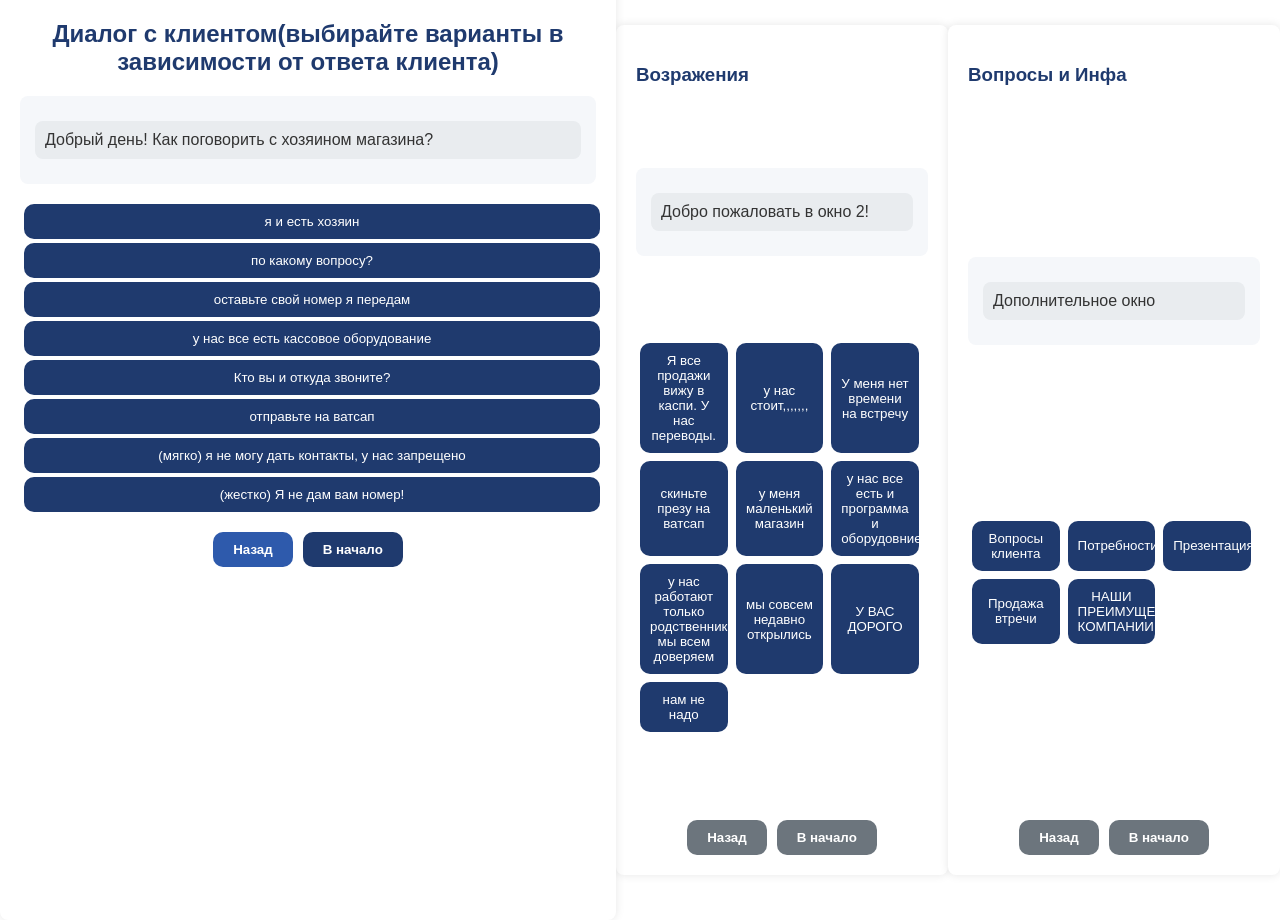
==== commit ec705575: "Apply OPONAY blue design system to all pages" ====
--- a/1.0.html
+++ b/1.0.html
@@ -11,7 +11,7 @@
         justify-content: center;
         align-items: center;
         height: 100vh;
-        background-color: #f0f0f0;
+        background-color: #F5F7FA;
         margin: 0;
       }
       #dialogContainer {
@@ -46,7 +46,7 @@
         max-height: 400px;
         /* overflow-y: auto; */
         margin-bottom: 20px;
-        background-color: #f7f7f7;
+        background-color: #F5F7FA;
         padding: 15px;
         border-radius: 8px;
       }
@@ -54,7 +54,7 @@
         max-height: 400px;
         overflow-y: auto;
         margin-bottom: 20px;
-        background-color: #f7f7f7;
+        background-color: #F5F7FA;
         padding: 15px;
         border-radius: 8px;
       }
@@ -70,8 +70,8 @@
         margin: 10px 0;
         padding: 10px;
         border-radius: 8px;
-        background-color: #cfe2ff;
-        color: #084298;
+        background-color: #EEF3FA;
+        color: #1F3A6E;
         text-align: right;
       }
       .option,
@@ -79,7 +79,7 @@
         display: block;
         margin-top: 10px;
         padding: 10px;
-        background-color: #007bff;
+        background-color: #1F3A6E;
         color: white;
         border: none;
         border-radius: 5px;
@@ -95,7 +95,7 @@
       }
       .option:hover,
       .side-option:hover {
-        background-color: #0056b3;
+        background-color: #152A52;
       }
 
       .nav-buttons {
@@ -133,10 +133,10 @@
         background-color: #218838;
       }
       .nav-button.back {
-        background-color: #17a2b8;
+        background-color: #2E5AAC;
       }
       .nav-button.start {
-        background-color: #28a745;
+        background-color: #1F3A6E;
       }
       .nav-button.back:hover {
         background-color: #138496;
@@ -145,7 +145,7 @@
         background-color: #218838;
       }
     </style>
-  </head>
+  <link rel="stylesheet" href="oponay-blue.css"></head>
 
   <body>
     <div id="dialogContainer">
--- a/oponay-blue.css
+++ b/oponay-blue.css
@@ -0,0 +1 @@
+:root{--primary:#1F3A6E;--primary-dark:#152A52;--accent:#2E5AAC;--bg:#FFFFFF;--light:#F5F7FA;--text:#1A1A1A;--muted:#5A6472;--line:#E5EAF1;--shadow:0 4px 20px rgba(31,58,110,.08)}html,body{background:var(--bg)!important;color:var(--text)!important}header,.top,.header{background:rgba(255,255,255,.97)!important;border-color:var(--line)!important;box-shadow:0 2px 14px rgba(31,58,110,.05)}.logo,.brand,.kicker,.eyebrow{color:var(--primary)!important}nav a,.nav a{color:var(--muted)!important}nav a:hover,nav a.active,.nav a:hover,.nav a.active{background:#EEF3FA!important;color:var(--primary)!important}.hero,.panel,.stage,.item,.card,.box,.lesson,.academy-excel,details{border-color:var(--line)!important}.hero,.panel,.stage,.item,.card,.box,.lesson,.academy-excel,details{box-shadow:var(--shadow)}h1,h2,h3{color:var(--primary)!important}section,.section.light,.academy-excel{background:var(--light)!important}button,.btn,.primary,.link{border-radius:10px!important}button.primary,.btn.primary,.primary,.link{background:var(--primary)!important;color:#fff!important}button.primary:hover,.btn.primary:hover,.primary:hover,.link:hover{background:var(--primary-dark)!important}.secondary{background:#fff!important;color:var(--primary)!important;border-color:var(--primary)!important}input,textarea,select{background:var(--light)!important;border-color:var(--line)!important;color:var(--text)!important;border-radius:10px!important}.goal{background:var(--primary)!important}.listen,.principle,.spv-value{background:#EEF3FA!important;border-color:var(--line)!important}.listen b,.principle,.spv-value{color:var(--primary)!important}.mist{background:#F5F7FA!important;border-color:var(--line)!important}.tag,.pill{background:#EEF3FA!important;color:var(--primary)!important}footer,.footer{background:var(--primary-dark)!important}@media(max-width:760px){nav,.nav{overflow-x:auto;-webkit-overflow-scrolling:touch}nav a,.nav a{white-space:nowrap}.grid,.cards,.feature-grid{grid-template-columns:1fr!important}}
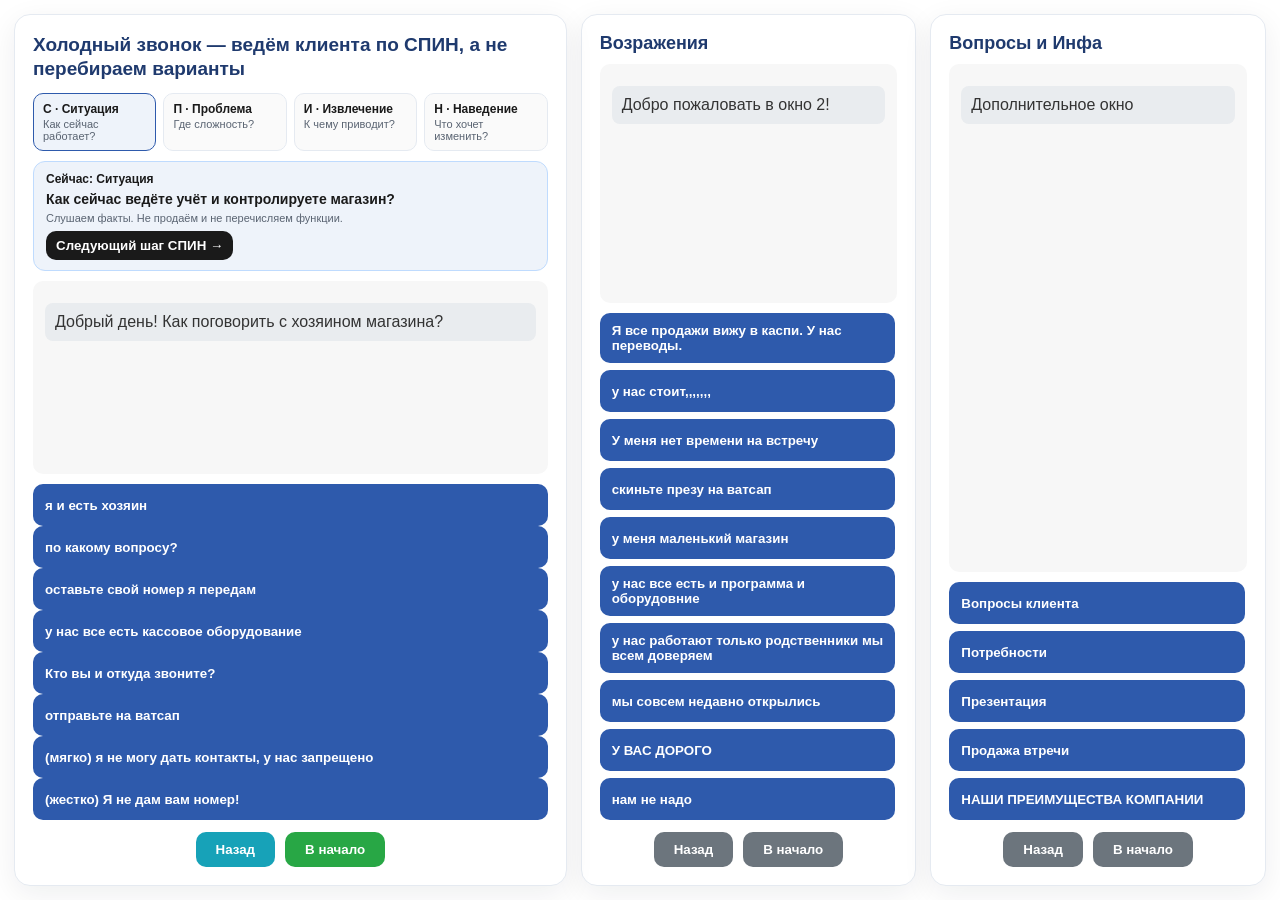
==== commit b30d614e: "Implement P2 sales academy flow" ====
--- a/1.0.html
+++ b/1.0.html
@@ -5,58 +5,105 @@
     <meta name="viewport" content="width=device-width, initial-scale=1.0" />
     <title>OPONAY</title>
     <style>
+      :root {
+        --bg: #F5F7FA;
+        --panel: #ffffff;
+        --line: #E5EAF1;
+        --text: #1A1A1A;
+        --muted: #5A6472;
+        --blue: #2E5AAC;
+        --blue-soft: #EEF3FA;
+      }
+      * { box-sizing: border-box; }
       body {
-        font-family: Arial, sans-serif;
-        display: flex;
-        justify-content: center;
-        align-items: center;
+        font-family: Inter, Arial, sans-serif;
         height: 100vh;
-        background-color: #F5F7FA;
+        background: var(--bg);
         margin: 0;
+        padding: 14px;
+        color: var(--text);
+        overflow: hidden;
+      }
+      body > div { min-width: 0; }
+      #dialogContainer, .side-window {
+        background: var(--panel);
+        border: 1px solid var(--line);
+        border-radius: 16px;
+        box-shadow: 0 8px 30px rgba(15, 23, 42, .07);
+        min-height: 0;
       }
       #dialogContainer {
-        width: 45%;
-        padding: 20px;
-        background: #fff;
-        border-radius: 8px;
-        box-shadow: 0px 0px 10px rgba(0, 0, 0, 0.1);
-        text-align: center;
+        width: auto;
+        padding: 18px;
+        text-align: left;
         position: relative;
-        height: 100%;
-      }
-
-      .side-window {
-        flex: 1;
-        background: #fff;
-        border-radius: 8px;
-        box-shadow: 0px 0px 10px rgba(0, 0, 0, 0.1);
-        padding: 20px;
+        height: calc(100vh - 28px);
+        overflow: hidden;
         display: flex;
         flex-direction: column;
-        justify-content: space-between;
-        min-height: 90%;
+      }
+      #dialogContainer h2 { margin: 0 0 12px; font-size: 19px; line-height: 1.25; }
+      .spin-guide {
+        display: grid;
+        grid-template-columns: repeat(4, 1fr);
+        gap: 7px;
+        margin-bottom: 10px;
+      }
+      .spin-step {
+        border: 1px solid var(--line);
+        border-radius: 10px;
+        padding: 8px 9px;
+        background: #fafafa;
+      }
+      .spin-step b { display:block; font-size:12px; }
+      .spin-step span { display:block; color:var(--muted); font-size:11px; margin-top:2px; }
+      .spin-step.active { border-color: var(--blue); background: var(--blue-soft); }
+      .spin-coach {
+        border: 1px solid #bfdbfe;
+        background: var(--blue-soft);
+        border-radius: 12px;
+        padding: 10px 12px;
+        margin-bottom: 10px;
+      }
+      .spin-coach strong { display:block; font-size:12px; margin-bottom:4px; }
+      .spin-coach .question { font-size:14px; font-weight:700; line-height:1.35; }
+      .spin-coach .listen { color:var(--muted); font-size:11px; margin-top:4px; }
+      .spin-next { margin-top:7px; border:0; border-radius:8px; padding:7px 10px; background:#1A1A1A; color:#fff; font-weight:700; cursor:pointer; }
+
+      .side-window {
+        padding: 18px;
+        display: flex;
+        flex-direction: column;
+        min-height: 0;
+        height: calc(100vh - 28px);
+        overflow: hidden;
+      }
+      .side-window h3 { margin:0 0 10px; font-size:18px; }
+
+      .side-buttons {
+        display: grid;
+        grid-template-columns: 1fr;
+        gap: 7px;
         overflow-y: auto;
-      }
-
-      .side-buttons {
-        display: flex;
-        flex-wrap: wrap;
+        padding-right: 2px;
       }
       .dialog-history {
-        max-height: 400px;
-        /* overflow-y: auto; */
-        margin-bottom: 20px;
-        background-color: #F5F7FA;
-        padding: 15px;
-        border-radius: 8px;
+        flex: 1;
+        min-height: 120px;
+        overflow-y: auto;
+        margin-bottom: 10px;
+        background-color: #f7f7f7;
+        padding: 12px;
+        border-radius: 10px;
       }
       .side-history {
-        max-height: 400px;
+        flex: 1;
+        min-height: 120px;
         overflow-y: auto;
-        margin-bottom: 20px;
-        background-color: #F5F7FA;
-        padding: 15px;
-        border-radius: 8px;
+        margin-bottom: 10px;
+        background-color: #f7f7f7;
+        padding: 12px;
+        border-radius: 10px;
       }
       .message {
         margin: 10px 0;
@@ -70,39 +117,33 @@
         margin: 10px 0;
         padding: 10px;
         border-radius: 8px;
-        background-color: #EEF3FA;
-        color: #1F3A6E;
+        background-color: #cfe2ff;
+        color: #084298;
         text-align: right;
       }
-      .option,
-      .side-option {
+      .option, .side-option {
         display: block;
-        margin-top: 10px;
-        padding: 10px;
-        background-color: #1F3A6E;
+        width: 100%;
+        min-height: 42px;
+        padding: 10px 12px;
+        background-color: var(--blue);
         color: white;
         border: none;
-        border-radius: 5px;
+        border-radius: 9px;
         cursor: pointer;
-        transition: background-color 0.3s;
-        margin: 4px;
-      }
-      .option {
-        width: 100%;
-      }
-      .side-option {
-        width: 30%;
-      }
-      .option:hover,
-      .side-option:hover {
-        background-color: #152A52;
-      }
+        transition: transform .12s ease, background-color .2s ease;
+        margin: 0;
+        font-weight: 700;
+        text-align: left;
+      }
+      .option:hover, .side-option:hover { transform: translateY(-1px); }
 
       .nav-buttons {
         display: flex;
         justify-content: center;
         gap: 10px;
-        margin-top: 20px;
+        margin-top: 12px;
+        flex-shrink: 0;
       }
       .nav-button {
         padding: 10px 20px;
@@ -133,10 +174,10 @@
         background-color: #218838;
       }
       .nav-button.back {
-        background-color: #2E5AAC;
+        background-color: #17a2b8;
       }
       .nav-button.start {
-        background-color: #1F3A6E;
+        background-color: #28a745;
       }
       .nav-button.back:hover {
         background-color: #138496;
@@ -144,12 +185,62 @@
       .nav-button.start:hover {
         background-color: #218838;
       }
+      body {
+        display: grid;
+        grid-template-columns: minmax(0, 1.35fr) minmax(260px, .82fr) minmax(260px, .82fr);
+        gap: 14px;
+      }
+      @media (max-width: 1050px) {
+        body { grid-template-columns: minmax(0, 1.2fr) minmax(230px, .9fr) minmax(230px, .9fr); gap:10px; padding:10px; }
+        #dialogContainer, .side-window { height:calc(100vh - 20px); }
+        #dialogContainer { padding:14px; }
+        .side-window { padding:14px; }
+      }
+      @media (max-width: 760px) {
+        body { display:block; overflow:auto; padding:8px; }
+        #dialogContainer, .side-window { height:auto; min-height:0; margin-bottom:10px; }
+        #dialogContainer { min-height:calc(100vh - 16px); }
+        .dialog-history, .side-history { max-height:38vh; min-height:120px; flex:none; }
+        .spin-guide { grid-template-columns:repeat(2,1fr); }
+        .side-window { min-height:360px; }
+      }
+
+      @media (max-width: 900px) {
+        body {
+          grid-template-columns: 1fr;
+          height: auto;
+          min-height: 100vh;
+          overflow: auto;
+        }
+        #dialogContainer, .side-window {
+          height: auto;
+          min-height: 520px;
+        }
+      }
+      @media (max-width: 600px) {
+        body { padding: 8px; gap: 8px; }
+        #dialogContainer, .side-window { min-height: 460px; padding: 14px; }
+        #dialogContainer h2 { font-size: 18px; }
+        .option, .side-option { min-height: 46px; font-size: 14px; }
+      }
     </style>
-  <link rel="stylesheet" href="oponay-blue.css"></head>
+  <style id="oponay-blue-system">:root{--primary:#1F3A6E!important;--dark:#152A52!important;--accent:#2E5AAC!important;--background:#FFFFFF!important;--light:#F5F7FA!important;--text-primary:#1A1A1A!important;--text-secondary:#5A6472!important;--line:#E5EAF1!important;--shadow:0 4px 20px rgba(31,58,110,.08)!important}body{background:var(--background)!important;color:var(--text-primary)!important}header{background:#fff!important;color:var(--text-primary)!important;border-color:var(--line)!important;box-shadow:0 2px 14px rgba(31,58,110,.05)}nav a,.nav a{color:var(--text-secondary)!important}nav a:hover,.nav a:hover,nav a.active,.nav a.active{background:#EEF3FA!important;color:var(--primary)!important}.hero,.panel,.card,.lesson,.block,.box,section,details{border-color:var(--line)!important;box-shadow:var(--shadow)}h1,h2,h3,.logo{color:var(--primary)!important}p,li,small,.muted{color:var(--text-secondary)}button,.btn,.primary{border-radius:10px!important}.primary,button.primary{background:var(--primary)!important;color:#fff!important}.secondary{background:#fff!important;color:var(--primary)!important;border:2px solid var(--primary)!important}input,textarea,select{background:#F5F7FA!important;border-color:var(--line)!important;color:var(--text-primary)!important;border-radius:10px!important}details{background:#fff!important}summary{color:var(--text-primary)!important}.accent,.kicker,.eyebrow{color:var(--accent)!important}.section.light,section{background:#F5F7FA}.pill,.tag{background:#EEF3FA!important;color:var(--primary)!important}@media(max-width:700px){body{overflow-x:hidden}main{max-width:100%!important}.grid,.cards,.feature-grid{grid-template-columns:1fr!important}.nav,nav{overflow-x:auto;-webkit-overflow-scrolling:touch}.nav a,nav a{white-space:nowrap}.hero{padding:22px!important}h1{font-size:clamp(34px,9vw,48px)!important}h2{font-size:clamp(26px,7vw,36px)!important}}</style></head>
 
   <body>
     <div id="dialogContainer">
-      <h2>Диалог с клиентом(выбирайте варианты в зависимости от ответа клиента)</h2>
+      <h2>Холодный звонок — ведём клиента по СПИН, а не перебираем варианты</h2>
+      <div class="spin-guide" id="spinGuide">
+        <div class="spin-step active"><b>С · Ситуация</b><span>Как сейчас работает?</span></div>
+        <div class="spin-step"><b>П · Проблема</b><span>Где сложность?</span></div>
+        <div class="spin-step"><b>И · Извлечение</b><span>К чему приводит?</span></div>
+        <div class="spin-step"><b>Н · Наведение</b><span>Что хочет изменить?</span></div>
+      </div>
+      <div class="spin-coach" id="spinCoach">
+        <strong id="spinCoachTitle">Сейчас: Ситуация</strong>
+        <div class="question" id="spinCoachQuestion">Как сейчас ведёте учёт и контролируете магазин?</div>
+        <div class="listen" id="spinCoachListen">Слушаем факты. Не продаём и не перечисляем функции.</div>
+        <button class="spin-next" type="button" onclick="nextSpinStage()">Следующий шаг СПИН →</button>
+      </div>
       <div class="dialog-history" id="dialogHistory"></div>
       <div id="dialogOptions"></div>
       <div class="nav-buttons">
@@ -1154,11 +1245,8 @@
           action: () =>
             side2AddMessage("Выбери потребность", [
               {
-                text: "Вопросы СПИН",
-                action: () =>
-                  side2AddMessage(
-                    "• Как вы ведете сейчас учет?• Расскажите сталкивались ли ранее с автоматизацией? Что нравится и что не нравится?• Почему до сих пор не автоматизированы?• Бывают ли у вас проблемы  с долгой  ревизией,  недостачами,  пропаежей товара или  нехватка денег на закуп?Как вы думаете, если вы снова отложите вопрос автоматизации учета, как это скажется на вашей прибыли и свободном времени?• Представьте если вы перестанете испытывать стресс от ежемесячных недостач и сможете быть уверены в добросовестности своих сотрудников, то как это повлияет на ваш бизнес?"
-                  ),
+                text: "Вопросы СПИН — по порядку",
+                action: () => showSpinQuestions(),
               },
               {
                 text: "Проговорить ответы клиета",
@@ -1508,6 +1596,46 @@
         });
       }
 
+      function showSpinQuestions(){
+        addSideMessage(2, "СПИН — ведём клиента последовательно. Не задаём все вопросы подряд. Переходим дальше только после ответа клиента.");
+        addSideButtons(2, [
+          {text:"1 · С — Ситуация", action:()=>spinSideStep(2,0)},
+          {text:"2 · П — Проблема", action:()=>spinSideStep(2,1)},
+          {text:"3 · И — Извлечение", action:()=>spinSideStep(2,2)},
+          {text:"4 · Н — Наведение", action:()=>spinSideStep(2,3)},
+          {text:"→ СПВ после Н", action:()=>spinSideStep(2,4)}
+        ]);
+      }
+      function spinSideStep(windowNumber, step){
+        const steps=[
+          ["С · Ситуация", "Как сейчас ведёте учёт и контролируете магазин?", "Слушаем факты: чем пользуется, кто отвечает, как контролирует."],
+          ["П · Проблема", "Где сейчас возникают сложности или что хотелось бы делать удобнее?", "Слушаем конкретную проблему. Не предлагаем решение раньше времени."],
+          ["И · Извлечение", "Что происходит из-за этой проблемы? К чему она приводит по деньгам, времени или контролю?", "Раскрываем последствия и цену проблемы."],
+          ["Н · Наведение", "Если это решить, что для вас изменится и какой результат был бы важен?", "Фиксируем желаемый результат клиента."],
+          ["СПВ", "Теперь показываем только ту функцию, которая закрывает найденную проблему.", "Свойство → преимущество → выгода именно для этого клиента."]
+        ];
+        const x=steps[step];
+        addSideMessage(windowNumber, x[0]+"\n\nВопрос: "+x[1]+"\n\nСлушаем: "+x[2]);
+        if(step<4){ addSideButtons(windowNumber,[{text:"Ответ получил → следующий шаг",action:()=>spinSideStep(windowNumber,step+1)}]); }
+        else { addSideButtons(windowNumber,[{text:"Вернуться к началу СПИН",action:()=>showSpinQuestions()}]); }
+      }
+
+      const spinStages = [
+        {title:'Сейчас: Ситуация', question:'Как сейчас ведёте учёт и контролируете магазин?', listen:'Слушаем факты. Не продаём и не перечисляем функции.'},
+        {title:'Дальше: Проблема', question:'Где сейчас возникают сложности или что хотелось бы делать удобнее?', listen:'Ищем конкретную проблему клиента, а не угадываем её за него.'},
+        {title:'Дальше: Извлечение', question:'Что происходит из-за этой проблемы? К чему она приводит по деньгам, времени или контролю?', listen:'Углубляем боль: последствия должны прозвучать от клиента.'},
+        {title:'Дальше: Наведение', question:'Если это решить, что для вас изменится и какой результат был бы важен?', listen:'Фиксируем желаемый результат. Только после этого переходим к нужному решению/встрече.'}
+      ];
+      let spinStage = 0;
+      function renderSpinStage(){
+        const st=spinStages[spinStage];
+        document.getElementById('spinCoachTitle').textContent=st.title;
+        document.getElementById('spinCoachQuestion').textContent=st.question;
+        document.getElementById('spinCoachListen').textContent=st.listen;
+        document.querySelectorAll('.spin-step').forEach((el,i)=>el.classList.toggle('active',i===spinStage));
+      }
+      function nextSpinStage(){ spinStage=Math.min(spinStage+1,spinStages.length-1); renderSpinStage(); }
+
       // Инициализация диалога
       async function startDialog() {
         currentNode = dialogTree.greeting;
@@ -1517,6 +1645,7 @@
       }
 
       // Запуск диалога при загрузке
+      renderSpinStage();
       startDialog();
     </script>
   </body>
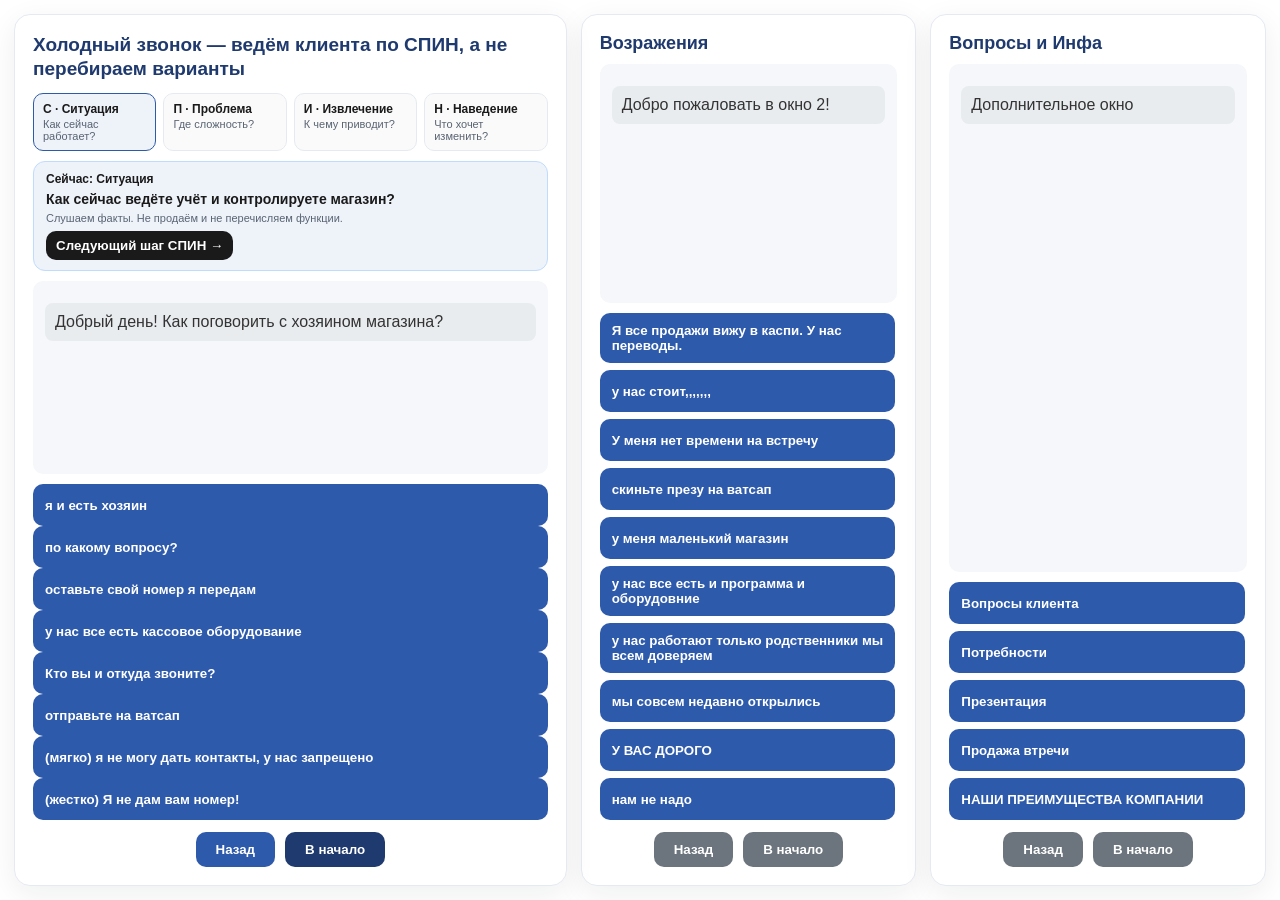
==== commit e47c2651: "Apply OPONAY blue design system to all pages" ====
--- a/1.0.html
+++ b/1.0.html
@@ -92,7 +92,7 @@
         min-height: 120px;
         overflow-y: auto;
         margin-bottom: 10px;
-        background-color: #f7f7f7;
+        background-color: #F5F7FA;
         padding: 12px;
         border-radius: 10px;
       }
@@ -101,7 +101,7 @@
         min-height: 120px;
         overflow-y: auto;
         margin-bottom: 10px;
-        background-color: #f7f7f7;
+        background-color: #F5F7FA;
         padding: 12px;
         border-radius: 10px;
       }
@@ -117,8 +117,8 @@
         margin: 10px 0;
         padding: 10px;
         border-radius: 8px;
-        background-color: #cfe2ff;
-        color: #084298;
+        background-color: #EEF3FA;
+        color: #1F3A6E;
         text-align: right;
       }
       .option, .side-option {
@@ -174,10 +174,10 @@
         background-color: #218838;
       }
       .nav-button.back {
-        background-color: #17a2b8;
+        background-color: #2E5AAC;
       }
       .nav-button.start {
-        background-color: #28a745;
+        background-color: #1F3A6E;
       }
       .nav-button.back:hover {
         background-color: #138496;
@@ -224,7 +224,7 @@
         .option, .side-option { min-height: 46px; font-size: 14px; }
       }
     </style>
-  <style id="oponay-blue-system">:root{--primary:#1F3A6E!important;--dark:#152A52!important;--accent:#2E5AAC!important;--background:#FFFFFF!important;--light:#F5F7FA!important;--text-primary:#1A1A1A!important;--text-secondary:#5A6472!important;--line:#E5EAF1!important;--shadow:0 4px 20px rgba(31,58,110,.08)!important}body{background:var(--background)!important;color:var(--text-primary)!important}header{background:#fff!important;color:var(--text-primary)!important;border-color:var(--line)!important;box-shadow:0 2px 14px rgba(31,58,110,.05)}nav a,.nav a{color:var(--text-secondary)!important}nav a:hover,.nav a:hover,nav a.active,.nav a.active{background:#EEF3FA!important;color:var(--primary)!important}.hero,.panel,.card,.lesson,.block,.box,section,details{border-color:var(--line)!important;box-shadow:var(--shadow)}h1,h2,h3,.logo{color:var(--primary)!important}p,li,small,.muted{color:var(--text-secondary)}button,.btn,.primary{border-radius:10px!important}.primary,button.primary{background:var(--primary)!important;color:#fff!important}.secondary{background:#fff!important;color:var(--primary)!important;border:2px solid var(--primary)!important}input,textarea,select{background:#F5F7FA!important;border-color:var(--line)!important;color:var(--text-primary)!important;border-radius:10px!important}details{background:#fff!important}summary{color:var(--text-primary)!important}.accent,.kicker,.eyebrow{color:var(--accent)!important}.section.light,section{background:#F5F7FA}.pill,.tag{background:#EEF3FA!important;color:var(--primary)!important}@media(max-width:700px){body{overflow-x:hidden}main{max-width:100%!important}.grid,.cards,.feature-grid{grid-template-columns:1fr!important}.nav,nav{overflow-x:auto;-webkit-overflow-scrolling:touch}.nav a,nav a{white-space:nowrap}.hero{padding:22px!important}h1{font-size:clamp(34px,9vw,48px)!important}h2{font-size:clamp(26px,7vw,36px)!important}}</style></head>
+  <style id="oponay-blue-system">:root{--primary:#1F3A6E!important;--dark:#152A52!important;--accent:#2E5AAC!important;--background:#FFFFFF!important;--light:#F5F7FA!important;--text-primary:#1A1A1A!important;--text-secondary:#5A6472!important;--line:#E5EAF1!important;--shadow:0 4px 20px rgba(31,58,110,.08)!important}body{background:var(--background)!important;color:var(--text-primary)!important}header{background:#fff!important;color:var(--text-primary)!important;border-color:var(--line)!important;box-shadow:0 2px 14px rgba(31,58,110,.05)}nav a,.nav a{color:var(--text-secondary)!important}nav a:hover,.nav a:hover,nav a.active,.nav a.active{background:#EEF3FA!important;color:var(--primary)!important}.hero,.panel,.card,.lesson,.block,.box,section,details{border-color:var(--line)!important;box-shadow:var(--shadow)}h1,h2,h3,.logo{color:var(--primary)!important}p,li,small,.muted{color:var(--text-secondary)}button,.btn,.primary{border-radius:10px!important}.primary,button.primary{background:var(--primary)!important;color:#fff!important}.secondary{background:#fff!important;color:var(--primary)!important;border:2px solid var(--primary)!important}input,textarea,select{background:#F5F7FA!important;border-color:var(--line)!important;color:var(--text-primary)!important;border-radius:10px!important}details{background:#fff!important}summary{color:var(--text-primary)!important}.accent,.kicker,.eyebrow{color:var(--accent)!important}.section.light,section{background:#F5F7FA}.pill,.tag{background:#EEF3FA!important;color:var(--primary)!important}@media(max-width:700px){body{overflow-x:hidden}main{max-width:100%!important}.grid,.cards,.feature-grid{grid-template-columns:1fr!important}.nav,nav{overflow-x:auto;-webkit-overflow-scrolling:touch}.nav a,nav a{white-space:nowrap}.hero{padding:22px!important}h1{font-size:clamp(34px,9vw,48px)!important}h2{font-size:clamp(26px,7vw,36px)!important}}</style><link rel="stylesheet" href="oponay-blue.css"></head>
 
   <body>
     <div id="dialogContainer">
--- a/oponay-blue.css
+++ b/oponay-blue.css
@@ -0,0 +1,19 @@
+:root{--primary:#1F3A6E;--primary-dark:#152A52;--accent:#2E5AAC;--bg:#FFFFFF;--light:#F5F7FA;--text:#1A1A1A;--muted:#5A6472;--line:#E5EAF1;--shadow:0 4px 20px rgba(31,58,110,.08)}
+html,body{background:var(--bg)!important;color:var(--text)!important}
+header,.top,.header{background:rgba(255,255,255,.97)!important;border-color:var(--line)!important;box-shadow:0 2px 14px rgba(31,58,110,.05)}
+.logo,.brand,.kicker,.eyebrow{color:var(--primary)!important}
+nav a,.nav a{color:var(--muted)!important}
+nav a:hover,nav a.active,.nav a:hover,.nav a.active{background:#EEF3FA!important;color:var(--primary)!important}
+.hero,.panel,.stage,.item,.card,.box,.lesson,.academy-excel,details{border-color:var(--line)!important}
+.hero,.panel,.stage,.item,.card,.box,.lesson,.academy-excel,details{box-shadow:var(--shadow)}
+h1,h2,h3{color:var(--primary)!important}
+section,.section.light,.academy-excel{background:var(--light)!important}
+button,.btn,.primary,.link{border-radius:10px!important}
+button.primary,.btn.primary,.primary,.link{background:var(--primary)!important;color:#fff!important}
+button.primary:hover,.btn.primary:hover,.primary:hover,.link:hover{background:var(--primary-dark)!important}
+.secondary{background:#fff!important;color:var(--primary)!important;border-color:var(--primary)!important}
+input,textarea,select{background:var(--light)!important;border-color:var(--line)!important;color:var(--text)!important;border-radius:10px!important}
+.goal{background:var(--primary)!important}.listen,.principle,.spv-value{background:#EEF3FA!important;border-color:var(--line)!important}.listen b,.principle,.spv-value{color:var(--primary)!important}
+.mist{background:#F5F7FA!important;border-color:var(--line)!important}.tag,.pill{background:#EEF3FA!important;color:var(--primary)!important}
+footer,.footer{background:var(--primary-dark)!important}
+@media(max-width:760px){nav,.nav{overflow-x:auto;-webkit-overflow-scrolling:touch}nav a,.nav a{white-space:nowrap}.grid,.cards,.feature-grid{grid-template-columns:1fr!important}}
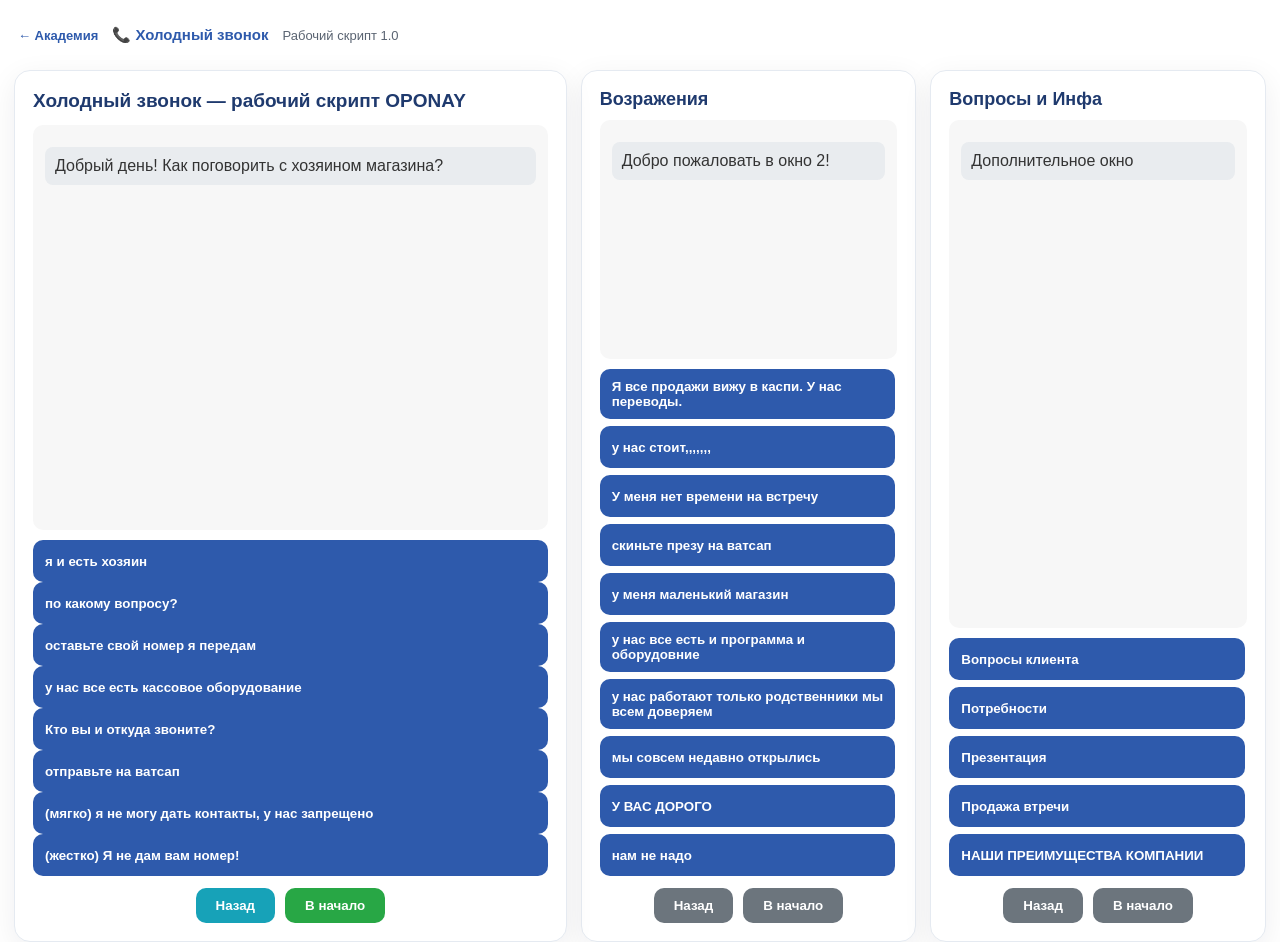
==== commit a06f8da9: "Apply OPONAY final build" ====
--- a/1.0.html
+++ b/1.0.html
@@ -43,33 +43,6 @@
         flex-direction: column;
       }
       #dialogContainer h2 { margin: 0 0 12px; font-size: 19px; line-height: 1.25; }
-      .spin-guide {
-        display: grid;
-        grid-template-columns: repeat(4, 1fr);
-        gap: 7px;
-        margin-bottom: 10px;
-      }
-      .spin-step {
-        border: 1px solid var(--line);
-        border-radius: 10px;
-        padding: 8px 9px;
-        background: #fafafa;
-      }
-      .spin-step b { display:block; font-size:12px; }
-      .spin-step span { display:block; color:var(--muted); font-size:11px; margin-top:2px; }
-      .spin-step.active { border-color: var(--blue); background: var(--blue-soft); }
-      .spin-coach {
-        border: 1px solid #bfdbfe;
-        background: var(--blue-soft);
-        border-radius: 12px;
-        padding: 10px 12px;
-        margin-bottom: 10px;
-      }
-      .spin-coach strong { display:block; font-size:12px; margin-bottom:4px; }
-      .spin-coach .question { font-size:14px; font-weight:700; line-height:1.35; }
-      .spin-coach .listen { color:var(--muted); font-size:11px; margin-top:4px; }
-      .spin-next { margin-top:7px; border:0; border-radius:8px; padding:7px 10px; background:#1A1A1A; color:#fff; font-weight:700; cursor:pointer; }
-
       .side-window {
         padding: 18px;
         display: flex;
@@ -92,7 +65,7 @@
         min-height: 120px;
         overflow-y: auto;
         margin-bottom: 10px;
-        background-color: #F5F7FA;
+        background-color: #f7f7f7;
         padding: 12px;
         border-radius: 10px;
       }
@@ -101,7 +74,7 @@
         min-height: 120px;
         overflow-y: auto;
         margin-bottom: 10px;
-        background-color: #F5F7FA;
+        background-color: #f7f7f7;
         padding: 12px;
         border-radius: 10px;
       }
@@ -117,8 +90,8 @@
         margin: 10px 0;
         padding: 10px;
         border-radius: 8px;
-        background-color: #EEF3FA;
-        color: #1F3A6E;
+        background-color: #cfe2ff;
+        color: #084298;
         text-align: right;
       }
       .option, .side-option {
@@ -174,10 +147,10 @@
         background-color: #218838;
       }
       .nav-button.back {
-        background-color: #2E5AAC;
+        background-color: #17a2b8;
       }
       .nav-button.start {
-        background-color: #1F3A6E;
+        background-color: #28a745;
       }
       .nav-button.back:hover {
         background-color: #138496;
@@ -201,7 +174,6 @@
         #dialogContainer, .side-window { height:auto; min-height:0; margin-bottom:10px; }
         #dialogContainer { min-height:calc(100vh - 16px); }
         .dialog-history, .side-history { max-height:38vh; min-height:120px; flex:none; }
-        .spin-guide { grid-template-columns:repeat(2,1fr); }
         .side-window { min-height:360px; }
       }
 
@@ -223,25 +195,18 @@
         #dialogContainer h2 { font-size: 18px; }
         .option, .side-option { min-height: 46px; font-size: 14px; }
       }
-    </style>
-  <style id="oponay-blue-system">:root{--primary:#1F3A6E!important;--dark:#152A52!important;--accent:#2E5AAC!important;--background:#FFFFFF!important;--light:#F5F7FA!important;--text-primary:#1A1A1A!important;--text-secondary:#5A6472!important;--line:#E5EAF1!important;--shadow:0 4px 20px rgba(31,58,110,.08)!important}body{background:var(--background)!important;color:var(--text-primary)!important}header{background:#fff!important;color:var(--text-primary)!important;border-color:var(--line)!important;box-shadow:0 2px 14px rgba(31,58,110,.05)}nav a,.nav a{color:var(--text-secondary)!important}nav a:hover,.nav a:hover,nav a.active,.nav a.active{background:#EEF3FA!important;color:var(--primary)!important}.hero,.panel,.card,.lesson,.block,.box,section,details{border-color:var(--line)!important;box-shadow:var(--shadow)}h1,h2,h3,.logo{color:var(--primary)!important}p,li,small,.muted{color:var(--text-secondary)}button,.btn,.primary{border-radius:10px!important}.primary,button.primary{background:var(--primary)!important;color:#fff!important}.secondary{background:#fff!important;color:var(--primary)!important;border:2px solid var(--primary)!important}input,textarea,select{background:#F5F7FA!important;border-color:var(--line)!important;color:var(--text-primary)!important;border-radius:10px!important}details{background:#fff!important}summary{color:var(--text-primary)!important}.accent,.kicker,.eyebrow{color:var(--accent)!important}.section.light,section{background:#F5F7FA}.pill,.tag{background:#EEF3FA!important;color:var(--primary)!important}@media(max-width:700px){body{overflow-x:hidden}main{max-width:100%!important}.grid,.cards,.feature-grid{grid-template-columns:1fr!important}.nav,nav{overflow-x:auto;-webkit-overflow-scrolling:touch}.nav a,nav a{white-space:nowrap}.hero{padding:22px!important}h1{font-size:clamp(34px,9vw,48px)!important}h2{font-size:clamp(26px,7vw,36px)!important}}</style><link rel="stylesheet" href="oponay-blue.css"></head>
+    
+      .call-top{grid-column:1/-1;height:42px;display:flex;align-items:center;gap:14px;padding:0 4px;color:var(--muted);font-size:13px}.call-top a{color:var(--blue);font-weight:800;text-decoration:none}.call-top strong{color:var(--blue);font-size:15px}.call-top span{color:var(--muted)}
+      body{grid-template-rows:42px minmax(0,1fr)}
+      @media(max-width:900px){body{grid-template-rows:auto;}.call-top{grid-column:auto}}
+</style>
+  <style id="oponay-blue-system">:root{--primary:#1F3A6E!important;--dark:#152A52!important;--accent:#2E5AAC!important;--background:#FFFFFF!important;--light:#F5F7FA!important;--text-primary:#1A1A1A!important;--text-secondary:#5A6472!important;--line:#E5EAF1!important;--shadow:0 4px 20px rgba(31,58,110,.08)!important}body{background:var(--background)!important;color:var(--text-primary)!important}header{background:#fff!important;color:var(--text-primary)!important;border-color:var(--line)!important;box-shadow:0 2px 14px rgba(31,58,110,.05)}nav a,.nav a{color:var(--text-secondary)!important}nav a:hover,.nav a:hover,nav a.active,.nav a.active{background:#EEF3FA!important;color:var(--primary)!important}.hero,.panel,.card,.lesson,.block,.box,section,details{border-color:var(--line)!important;box-shadow:var(--shadow)}h1,h2,h3,.logo{color:var(--primary)!important}p,li,small,.muted{color:var(--text-secondary)}button,.btn,.primary{border-radius:10px!important}.primary,button.primary{background:var(--primary)!important;color:#fff!important}.secondary{background:#fff!important;color:var(--primary)!important;border:2px solid var(--primary)!important}input,textarea,select{background:#F5F7FA!important;border-color:var(--line)!important;color:var(--text-primary)!important;border-radius:10px!important}details{background:#fff!important}summary{color:var(--text-primary)!important}.accent,.kicker,.eyebrow{color:var(--accent)!important}.section.light,section{background:#F5F7FA}.pill,.tag{background:#EEF3FA!important;color:var(--primary)!important}@media(max-width:700px){body{overflow-x:hidden}main{max-width:100%!important}.grid,.cards,.feature-grid{grid-template-columns:1fr!important}.nav,nav{overflow-x:auto;-webkit-overflow-scrolling:touch}.nav a,nav a{white-space:nowrap}.hero{padding:22px!important}h1{font-size:clamp(34px,9vw,48px)!important}h2{font-size:clamp(26px,7vw,36px)!important}}</style></head>
 
   <body>
+    <div class="call-top"><a href="index.html">← Академия</a><strong>📞 Холодный звонок</strong><span>Рабочий скрипт 1.0</span></div>
     <div id="dialogContainer">
-      <h2>Холодный звонок — ведём клиента по СПИН, а не перебираем варианты</h2>
-      <div class="spin-guide" id="spinGuide">
-        <div class="spin-step active"><b>С · Ситуация</b><span>Как сейчас работает?</span></div>
-        <div class="spin-step"><b>П · Проблема</b><span>Где сложность?</span></div>
-        <div class="spin-step"><b>И · Извлечение</b><span>К чему приводит?</span></div>
-        <div class="spin-step"><b>Н · Наведение</b><span>Что хочет изменить?</span></div>
-      </div>
-      <div class="spin-coach" id="spinCoach">
-        <strong id="spinCoachTitle">Сейчас: Ситуация</strong>
-        <div class="question" id="spinCoachQuestion">Как сейчас ведёте учёт и контролируете магазин?</div>
-        <div class="listen" id="spinCoachListen">Слушаем факты. Не продаём и не перечисляем функции.</div>
-        <button class="spin-next" type="button" onclick="nextSpinStage()">Следующий шаг СПИН →</button>
-      </div>
-      <div class="dialog-history" id="dialogHistory"></div>
+      <h2>Холодный звонок — рабочий скрипт OPONAY</h2>
+        <div class="dialog-history" id="dialogHistory"></div>
       <div id="dialogOptions"></div>
       <div class="nav-buttons">
         <button class="nav-button back" onclick="goBack()">Назад</button>
@@ -1244,10 +1209,6 @@
           text: "Потребности",
           action: () =>
             side2AddMessage("Выбери потребность", [
-              {
-                text: "Вопросы СПИН — по порядку",
-                action: () => showSpinQuestions(),
-              },
               {
                 text: "Проговорить ответы клиета",
                 action: () =>
@@ -1596,47 +1557,7 @@
         });
       }
 
-      function showSpinQuestions(){
-        addSideMessage(2, "СПИН — ведём клиента последовательно. Не задаём все вопросы подряд. Переходим дальше только после ответа клиента.");
-        addSideButtons(2, [
-          {text:"1 · С — Ситуация", action:()=>spinSideStep(2,0)},
-          {text:"2 · П — Проблема", action:()=>spinSideStep(2,1)},
-          {text:"3 · И — Извлечение", action:()=>spinSideStep(2,2)},
-          {text:"4 · Н — Наведение", action:()=>spinSideStep(2,3)},
-          {text:"→ СПВ после Н", action:()=>spinSideStep(2,4)}
-        ]);
-      }
-      function spinSideStep(windowNumber, step){
-        const steps=[
-          ["С · Ситуация", "Как сейчас ведёте учёт и контролируете магазин?", "Слушаем факты: чем пользуется, кто отвечает, как контролирует."],
-          ["П · Проблема", "Где сейчас возникают сложности или что хотелось бы делать удобнее?", "Слушаем конкретную проблему. Не предлагаем решение раньше времени."],
-          ["И · Извлечение", "Что происходит из-за этой проблемы? К чему она приводит по деньгам, времени или контролю?", "Раскрываем последствия и цену проблемы."],
-          ["Н · Наведение", "Если это решить, что для вас изменится и какой результат был бы важен?", "Фиксируем желаемый результат клиента."],
-          ["СПВ", "Теперь показываем только ту функцию, которая закрывает найденную проблему.", "Свойство → преимущество → выгода именно для этого клиента."]
-        ];
-        const x=steps[step];
-        addSideMessage(windowNumber, x[0]+"\n\nВопрос: "+x[1]+"\n\nСлушаем: "+x[2]);
-        if(step<4){ addSideButtons(windowNumber,[{text:"Ответ получил → следующий шаг",action:()=>spinSideStep(windowNumber,step+1)}]); }
-        else { addSideButtons(windowNumber,[{text:"Вернуться к началу СПИН",action:()=>showSpinQuestions()}]); }
-      }
-
-      const spinStages = [
-        {title:'Сейчас: Ситуация', question:'Как сейчас ведёте учёт и контролируете магазин?', listen:'Слушаем факты. Не продаём и не перечисляем функции.'},
-        {title:'Дальше: Проблема', question:'Где сейчас возникают сложности или что хотелось бы делать удобнее?', listen:'Ищем конкретную проблему клиента, а не угадываем её за него.'},
-        {title:'Дальше: Извлечение', question:'Что происходит из-за этой проблемы? К чему она приводит по деньгам, времени или контролю?', listen:'Углубляем боль: последствия должны прозвучать от клиента.'},
-        {title:'Дальше: Наведение', question:'Если это решить, что для вас изменится и какой результат был бы важен?', listen:'Фиксируем желаемый результат. Только после этого переходим к нужному решению/встрече.'}
-      ];
-      let spinStage = 0;
-      function renderSpinStage(){
-        const st=spinStages[spinStage];
-        document.getElementById('spinCoachTitle').textContent=st.title;
-        document.getElementById('spinCoachQuestion').textContent=st.question;
-        document.getElementById('spinCoachListen').textContent=st.listen;
-        document.querySelectorAll('.spin-step').forEach((el,i)=>el.classList.toggle('active',i===spinStage));
-      }
-      function nextSpinStage(){ spinStage=Math.min(spinStage+1,spinStages.length-1); renderSpinStage(); }
-
-      // Инициализация диалога
+// Инициализация диалога
       async function startDialog() {
         currentNode = dialogTree.greeting;
         historyStack = [currentNode]; // Начальная история
@@ -1645,7 +1566,6 @@
       }
 
       // Запуск диалога при загрузке
-      renderSpinStage();
       startDialog();
     </script>
   </body>
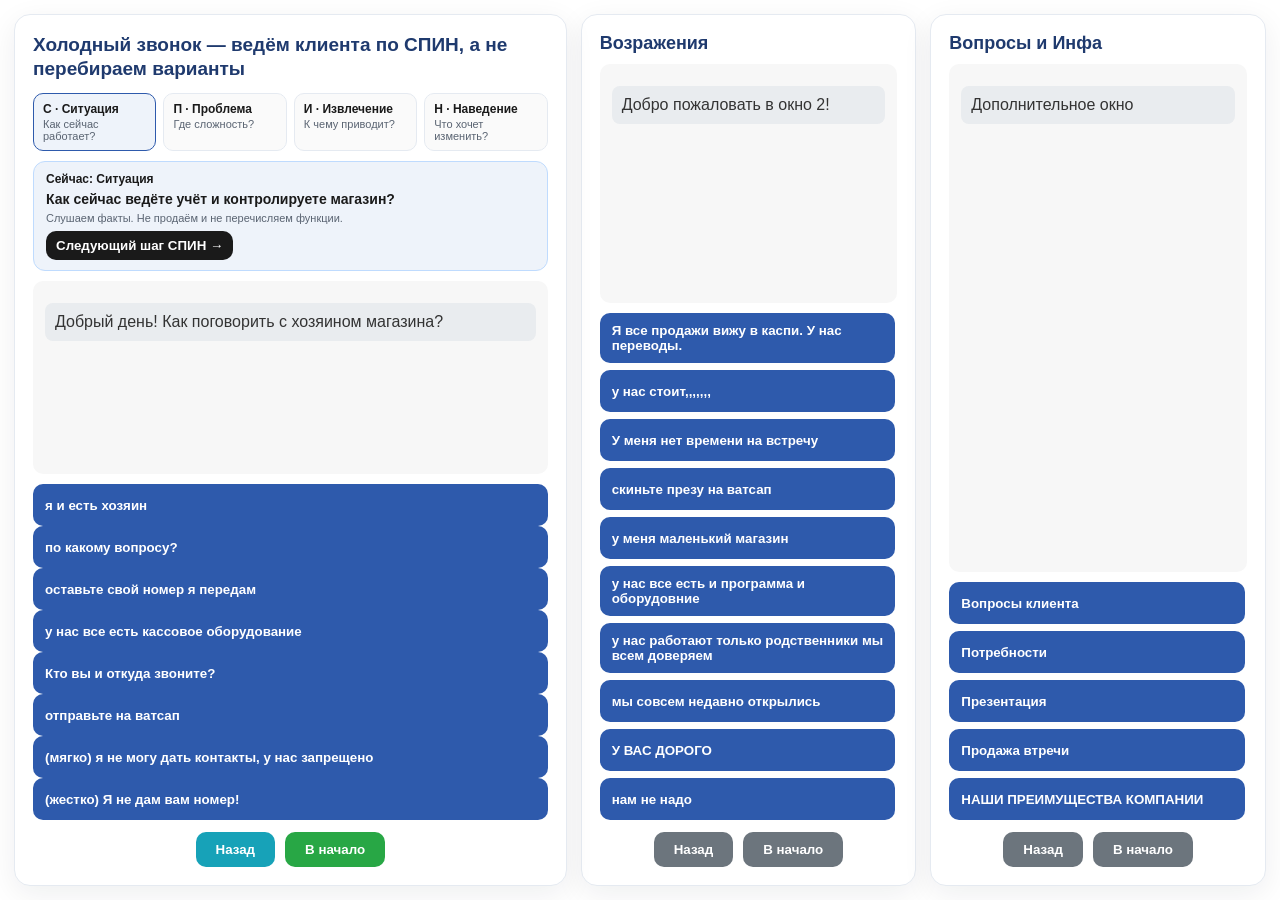
==== commit 7a023a53: "Make sales training text conversational" ====
--- a/1.0.html
+++ b/1.0.html
@@ -43,6 +43,33 @@
         flex-direction: column;
       }
       #dialogContainer h2 { margin: 0 0 12px; font-size: 19px; line-height: 1.25; }
+      .spin-guide {
+        display: grid;
+        grid-template-columns: repeat(4, 1fr);
+        gap: 7px;
+        margin-bottom: 10px;
+      }
+      .spin-step {
+        border: 1px solid var(--line);
+        border-radius: 10px;
+        padding: 8px 9px;
+        background: #fafafa;
+      }
+      .spin-step b { display:block; font-size:12px; }
+      .spin-step span { display:block; color:var(--muted); font-size:11px; margin-top:2px; }
+      .spin-step.active { border-color: var(--blue); background: var(--blue-soft); }
+      .spin-coach {
+        border: 1px solid #bfdbfe;
+        background: var(--blue-soft);
+        border-radius: 12px;
+        padding: 10px 12px;
+        margin-bottom: 10px;
+      }
+      .spin-coach strong { display:block; font-size:12px; margin-bottom:4px; }
+      .spin-coach .question { font-size:14px; font-weight:700; line-height:1.35; }
+      .spin-coach .listen { color:var(--muted); font-size:11px; margin-top:4px; }
+      .spin-next { margin-top:7px; border:0; border-radius:8px; padding:7px 10px; background:#1A1A1A; color:#fff; font-weight:700; cursor:pointer; }
+
       .side-window {
         padding: 18px;
         display: flex;
@@ -174,6 +201,7 @@
         #dialogContainer, .side-window { height:auto; min-height:0; margin-bottom:10px; }
         #dialogContainer { min-height:calc(100vh - 16px); }
         .dialog-history, .side-history { max-height:38vh; min-height:120px; flex:none; }
+        .spin-guide { grid-template-columns:repeat(2,1fr); }
         .side-window { min-height:360px; }
       }
 
@@ -195,18 +223,25 @@
         #dialogContainer h2 { font-size: 18px; }
         .option, .side-option { min-height: 46px; font-size: 14px; }
       }
-    
-      .call-top{grid-column:1/-1;height:42px;display:flex;align-items:center;gap:14px;padding:0 4px;color:var(--muted);font-size:13px}.call-top a{color:var(--blue);font-weight:800;text-decoration:none}.call-top strong{color:var(--blue);font-size:15px}.call-top span{color:var(--muted)}
-      body{grid-template-rows:42px minmax(0,1fr)}
-      @media(max-width:900px){body{grid-template-rows:auto;}.call-top{grid-column:auto}}
-</style>
+    </style>
   <style id="oponay-blue-system">:root{--primary:#1F3A6E!important;--dark:#152A52!important;--accent:#2E5AAC!important;--background:#FFFFFF!important;--light:#F5F7FA!important;--text-primary:#1A1A1A!important;--text-secondary:#5A6472!important;--line:#E5EAF1!important;--shadow:0 4px 20px rgba(31,58,110,.08)!important}body{background:var(--background)!important;color:var(--text-primary)!important}header{background:#fff!important;color:var(--text-primary)!important;border-color:var(--line)!important;box-shadow:0 2px 14px rgba(31,58,110,.05)}nav a,.nav a{color:var(--text-secondary)!important}nav a:hover,.nav a:hover,nav a.active,.nav a.active{background:#EEF3FA!important;color:var(--primary)!important}.hero,.panel,.card,.lesson,.block,.box,section,details{border-color:var(--line)!important;box-shadow:var(--shadow)}h1,h2,h3,.logo{color:var(--primary)!important}p,li,small,.muted{color:var(--text-secondary)}button,.btn,.primary{border-radius:10px!important}.primary,button.primary{background:var(--primary)!important;color:#fff!important}.secondary{background:#fff!important;color:var(--primary)!important;border:2px solid var(--primary)!important}input,textarea,select{background:#F5F7FA!important;border-color:var(--line)!important;color:var(--text-primary)!important;border-radius:10px!important}details{background:#fff!important}summary{color:var(--text-primary)!important}.accent,.kicker,.eyebrow{color:var(--accent)!important}.section.light,section{background:#F5F7FA}.pill,.tag{background:#EEF3FA!important;color:var(--primary)!important}@media(max-width:700px){body{overflow-x:hidden}main{max-width:100%!important}.grid,.cards,.feature-grid{grid-template-columns:1fr!important}.nav,nav{overflow-x:auto;-webkit-overflow-scrolling:touch}.nav a,nav a{white-space:nowrap}.hero{padding:22px!important}h1{font-size:clamp(34px,9vw,48px)!important}h2{font-size:clamp(26px,7vw,36px)!important}}</style></head>
 
   <body>
-    <div class="call-top"><a href="index.html">← Академия</a><strong>📞 Холодный звонок</strong><span>Рабочий скрипт 1.0</span></div>
     <div id="dialogContainer">
-      <h2>Холодный звонок — рабочий скрипт OPONAY</h2>
-        <div class="dialog-history" id="dialogHistory"></div>
+      <h2>Холодный звонок — ведём клиента по СПИН, а не перебираем варианты</h2>
+      <div class="spin-guide" id="spinGuide">
+        <div class="spin-step active"><b>С · Ситуация</b><span>Как сейчас работает?</span></div>
+        <div class="spin-step"><b>П · Проблема</b><span>Где сложность?</span></div>
+        <div class="spin-step"><b>И · Извлечение</b><span>К чему приводит?</span></div>
+        <div class="spin-step"><b>Н · Наведение</b><span>Что хочет изменить?</span></div>
+      </div>
+      <div class="spin-coach" id="spinCoach">
+        <strong id="spinCoachTitle">Сейчас: Ситуация</strong>
+        <div class="question" id="spinCoachQuestion">Как сейчас ведёте учёт и контролируете магазин?</div>
+        <div class="listen" id="spinCoachListen">Слушаем факты. Не продаём и не перечисляем функции.</div>
+        <button class="spin-next" type="button" onclick="nextSpinStage()">Следующий шаг СПИН →</button>
+      </div>
+      <div class="dialog-history" id="dialogHistory"></div>
       <div id="dialogOptions"></div>
       <div class="nav-buttons">
         <button class="nav-button back" onclick="goBack()">Назад</button>
@@ -241,7 +276,7 @@
             {
               text: "я и есть хозяин",
               nextNode: {
-                text: "А как Вас зовут? Рада знакомству! Меня зовут _______, эксперт компании опонай. Звоню по поводу учета товаров и продаж в вашем магазине. Скажите, пожалуйста, как сейчас ведете учет и контролируете свой магазин.",
+                text: "А как вас зовут? Рада знакомству! Меня зовут _______, эксперт компании опонай. Звоню по поводу учета товаров и продаж в вашем магазине. Скажите, пожалуйста, как сейчас ведете учет и контролируете свой магазин.",
                 options: [
                   {
                     text: "Эксель тетрадка",
@@ -265,7 +300,7 @@
                   {
                     text: "Никак не ведем",
                     nextNode: {
-                      text: "Значит я позвонил вовремя. Сейчас самое время рассматривать варианты автоматизации. Коротко расскажу: мы ставим специальное оборудование и программу для учета ваших продаж. Это поможет видеть прибыльность магазина, эффективность работы сотрудников, вести клиентскую базу и понимать, какие товары приносят доход, а какие залежались. Скажите, хотели бы вы держать под контролем свой бизнес и увеличить свой доход?",
+                      text: "Значит я позвонил вовремя. Сейчас как раз удобно сразу настроить учёт. Коротко расскажу: мы ставим специальное оборудование и программу для учета ваших продаж. Это поможет видеть прибыльность магазина, эффективность работы сотрудников, вести клиентскую базу и понимать, какие товары приносят доход, а какие залежались. Скажите, хотели бы вы держать под контролем свой бизнес и увеличить свой доход?",
                       options: [
                         {
                           text: "Да",
@@ -304,7 +339,7 @@
                 text: "Я звоню по поводу установки кассового и антикражного оборудования в ваш магазин. Нужно назначить дату выезда техотдела. Только хозяин может мне подсказать. Продиктуйте номер, пожалуйста.",
                 options: [
                   {
-                    text: "а вы что-то нам будете ставить? Вы уже договорились с хозяином?",
+                    text: "а вы что-то нам будете ставить? вы уже договорились с хозяином?",
                     nextNode: {
                       text: "Звоню как раз чтобы договориться о дате установки. Подскажите номер, пожалуйста.",
                       options: [],
@@ -323,7 +358,7 @@
             {
               text: "у нас все есть кассовое оборудование",
               nextNode: {
-                text: "Конечно у Вас есть, иначе зачем бы я Вам звонила. Вопросы такие: Какое? Что именно у вас стоит? Какие чеки отбиваете? Как и кто ведет отчетность? На эти и многие другие вопросы может ответить только директор. Продиктуйте номер, восемь .....",
+                text: "Конечно у вас есть, иначе зачем бы я вам звонила. Вопросы такие: Какое? Что именно у вас стоит? Какие чеки отбиваете? Как и кто ведет отчетность? На эти и многие другие вопросы может ответить только директор. Продиктуйте номер, восемь .....",
                 options: [],
               },
             },
@@ -344,21 +379,21 @@
             {
               text: "(мягко) я не могу дать контакты, у нас запрещено",
               nextNode: {
-                text: "Я прекрасно понимаю Вас, каждый день вам звонят что-то предлагают. Поэтому у вас это запрещено! Но я ничего не продаю и не предлагаю. Мне нужно понять, как у вас в заведении ведется отчетность и как работает кассовая зона. Не переживайте, ругать вас точно не будут. Сами понимаете раз вопрос о кассе - значит что-то важное! Продиктуйте, пожалуйста, номер.",
+                text: "Я прекрасно понимаю вас, каждый день вам звонят что-то предлагают. Поэтому у вас это запрещено! Но я ничего не продаю и не предлагаю. Мне нужно понять, как у вас в заведении ведется отчетность и как работает кассовая зона. Не переживайте, ругать вас точно не будут. Сами понимаете раз вопрос о кассе - значит что-то важное! Продиктуйте, пожалуйста, номер.",
                 options: [],
               },
             },
             {
               text: "(жестко) Я не дам вам номер!",
               nextNode: {
-                text: "Хорошо! Вы готовы нести ответственность, если к вам придет проверка, а ваш магазин к ней не готов, только потому что вы не дали контакты, и мы не успели предупредить владельца? Скажите, как вас зовут и какую должность вы занимаете? Можно избежать всего этого, если я поговорю с владельцем! Продиктуйте, пожалуйста, номер!",
+                text: "Хорошо! вы готовы нести ответственность, если к вам придет проверка, а ваш магазин к ней не готов, только потому что вы не дали контакты, и мы не успели предупредить владельца? Скажите, как вас зовут и какую должность вы занимаете? Можно избежать всего этого, если я поговорю с владельцем! Продиктуйте, пожалуйста, номер!",
                 options: [],
               },
             },
           ],
         },
         services: {
-          text: "Выбе вопросрите",
+          text: "выбе вопросрите",
           options: [
             { text: "1", nextNode: "serviceDetails" },
             { text: "Спасибо, не интересно", nextNode: null },
@@ -532,7 +567,7 @@
           text: "Я все продажи вижу в каспи. У нас переводы.",
           action: () =>
             side1AddMessage(
-              "Это понятно. Но каспи не покажет вам оборот и прибыльность, не сможет просчитать зарплату сотрудникам и не покажет какие товары уже заканчиваются. У нашей программы большой функционал как раз для вашего магазина. Именно поэтому я вам звоню и хочу встретиться.  Встреча для вас бесплатная, примерно 20 минут и на ней вы сможете понять как развивать свой магазин и как качественно вести учет. Когда вам будет удобно?"
+              "Понял. В Kaspi вы видите переводы, но там не видно полный оборот, прибыль, зарплату сотрудников и остатки товара. У нас как раз есть инструменты для этого. Поэтому я и предлагаю встретиться.  Встреча бесплатная и займёт около 20 минут и на ней вы сможете понять как развивать свой магазин и как проще вести учёт. Когда вам будет удобно?"
             ),
         },
         {
@@ -542,24 +577,24 @@
               {
                 text: "Умаг",
                 action: () =>
-                  side1AddMessage("Выбери вариант ответа", [
+                  side1AddMessage("выбери вариант ответа", [
                     {
                       text: "Если клиент продуктовый",
                       action: () =>
                         side1AddMessage(
-                          "Я знаю эту программу, совсем недавно я подключил двух новых клиентов которые перешли с умага. Понимаю что благодаря тому что они много у кого стоят, кажется что это лучшее решение. Но на деле мы  предоставляем поэтапное обучение, что позволит вам эффективно работать, наша программа создавалась специально под вашу нишу и при любых вопросах именно мы всегда на связи так как у вас будет личный техник.Никто в казахстане не может предоставить подобный сервис.Я уверен есть смысл поставить один качественный продукт и зарабатывать, чем сэкономить и перестать пользоваться. Что думаете?"
+                          "Знаю эту программу — недавно к нам пришли два клиента после УМАГ. Понимаю, почему вы её рассматриваете: она уже стоит у многих. У нас есть поэтапное обучение, поэтому после установки вам не придётся разбираться со всем самому., наша программа создавалась специально под вашу нишу и Если появятся вопросы, у вас будет личный техник на связи.У нас на этом сделан отдельный акцент: обучение и поддержка после установки.Я бы здесь смотрел не только на цену. Давайте сравним, что вы получаете за эти деньги. Как вам такой вариант?"
                         ),
                     },
                     {
                       text: "Если клиент не продуктовый",
                       action: () =>
                         side1AddMessage(
-                          "Ну умаг я знаю от и до!) Продукт идельный для продуктовых, но у вас же не продукты))) Давайте по фактам: Цена у нас 85К в год, умаг 240в год, у нас нет доплат за доп сотрудников, товары и склады, фукционал которго нет в умаге: более 20 отчетов, зп сотрудникам с мотивацией, размерная сетка, система лояльности, клиентская база. и мноооогое другое! Давайте назначим встречу! Я приеду к Вам в магазин и покажу функционал. Именно на встрече Вы сможете увидеть своими глазами программу и сравнить со своей. Наши условия точно вам понравятся потому что и цена, и функционал и техподдержка у нас лучшие в Казахстане, не упускайте возможность узнать как. Завтра в 12.00 вы будете в магазине?",
+                          "Ну умаг я знаю от и до!) Продукт идельный для продуктовых, но у вас же не продукты))) Давайте по фактам: Цена у нас 85К в год, умаг 240в год, у нас нет доплат за доп сотрудников, товары и склады, фукционал которго нет в умаге: более 20 отчетов, зп сотрудникам с мотивацией, размерная сетка, система лояльности, клиентская база. и мноооогое другое! Давайте назначим встречу! Я приеду к вам в магазин и покажу функционал. Именно на встрече вы сможете увидеть своими глазами программу и сравнить со своей. Наши условия точно вам понравятся потому что и цена, и функционал и техподдержка у нас лучшие в Казахстане, не упускайте возможность узнать как. Завтра в 12.00 вы будете в магазине?",
                           {
                             text: "Вся инфа по Умагу, читай по порядку)",
                             action: () =>
                               side1AddMessage(
-                                "1. Цена Наша программа стоит *85.000 тенге* в год, а программа UMAG - *240.000 тенге в год.**Так же, в программе UMAG, Вам нужно доплачивать за каждого продавца 1.500 тенге в месяц, а это - 18.000 тенге в год**2. Корректный учет остатков товаров, в нашей программе не бывает некорректной выгрузки, тем самым Ваши остатки будут всегда правильными.* С программой UMAG, каждый второй клиент сталкивается с проблемами в остатках, так как они используют более старый код написания программы, чем у нас.*Это не клевета, и ни в коем случае не без обоснованная критика, это факты, так как самое большое количество клиентов ушедших с конкурентской программы - это клиенты UMAG. Могу привести море примеров, и Вы можете убедиться сами прочитав отзывы в интернете*3. Расчет заработной платы, в нашей программе есть возможность рассчитывать зарплату сотрудникам через программу.* Допустим, продавец Арман, получает 100.000 тенге оклад + 5% со своих продаж. в UMAG - зарплату считать в принципе невозможно. Так же у нас, можно мотивировать сотрудников, повышая процент % с продаж на определенные позиции. Допустим, Вы хотите чтобы они распродали неактуальный товар, вместо скидки, можно поставить на него 10%, 15% (любой какой Вы хотите, повышенный процент) и тем самым, продавцы будут мотивированы предлагать именно эти товары. Это уже отработанный функционал, который работает в любых крупных магазинах, брендах, где сотрудники за счет мотивации, предлагай тот или иной товар) В Technodom Вам предлагают купить к телефону чехол, стекло, наушники, страховку, в KARI Вам предложат на кассе приобрести балончик с краской для обуви, щетку, сушилку для обуви итак далее, в MCDONALDS/KFC/BURGERKING предложат увеличить комбо :)*4. Учет по размерам, цветам и брендам,* Вы можете вести корректный учет по размерам, цветам и брендам (чаще всего используют размеры и цвета), это удобно, чтобы Вы могли понимать, какой цвет и размер больше продается, какой остался в наличии итак далее. Так как UMAG - это программа изначально для продуктового магазина, у них подобного функционала нет. Максимум, что Вам могут предложить, это вводить размер и цвет в наименование товара. ЭТО НЕ ПРАВИЛЬНО ❌ Вам придется добавлять 1 и ту же вещь, несколько раз, например: Футболка М, Футболка S, Футболка L, а у нас, это один товар, в котором содержатся размеры и цвета.*5. Возможность посмотреть остатки, прямо в кассовой зоне*, согласитесь, наверняка бывали случаи, когда приходит клиент и говорит продавцу о том, что размер M ему не подходит, и он хочет померить другой размер. Вместо того, чтобы бежать к витрине, и искать товар, можно подойти к кассе и узнать, какие размеры есть в наличии. (Опять же, опыт крупных магазинов, в ТРЦ почти в каждом магазине, смотрят по базе, а если у Вас будет или уже есть несколько точек, сотрудник на кассе может сразу увидеть наличие этого товара в другом филиале, и отправить клиента туда или продать на доставку, тем самым, Вы не теряете клиента).В программе UMAG - посмотреть остатки в кассовой зоне - невозможно.*6. Интересные системы лояльности, кэшбек, накопительная скидка, которая постоянно растет и многое другое,* максимум, что Вам предложит UMAG - это копить балы, у нас есть несколько систем лояльности, и Вы можете выбрать любую удобную для себя. Клиенты будут оставаться только с Вами 💙*7. Каталог товаров прям в кассовой зоне + возможность загружать фото товара, у нас можно смотреть каталог товаров прямо в кассовой зоне (для удобства продавца),* а так же, Вы можете загрузить фото для товара, чтобы не забыть как он выглядит + для удобства продавца.И многое другое:)"
+                                "1. Цена Наша программа стоит *85.000 тенге* в год, а программа UMAG - *240.000 тенге в год.**Так же, в программе UMAG, вам нужно доплачивать за каждого продавца 1.500 тенге в месяц, а это - 18.000 тенге в год**2. Корректный учет остатков товаров, в нашей программе не бывает некорректной выгрузки, тем самым ваши остатки будут всегда правильными.* С программой UMAG, каждый второй клиент сталкивается с проблемами в остатках, так как они используют более старый код написания программы, чем у нас.*Это не клевета, и ни в коем случае не без обоснованная критика, это факты, так как самое большое количество клиентов ушедших с конкурентской программы - это клиенты UMAG. Могу привести море примеров, и вы можете убедиться сами прочитав отзывы в интернете*3. Расчет заработной платы, в нашей программе есть возможность рассчитывать зарплату сотрудникам через программу.* Допустим, продавец Арман, получает 100.000 тенге оклад + 5% со своих продаж. в UMAG - зарплату считать в принципе невозможно. Так же у нас, можно мотивировать сотрудников, повышая процент % с продаж на определенные позиции. Допустим, вы хотите чтобы они распродали неактуальный товар, вместо скидки, можно поставить на него 10%, 15% (любой какой вы хотите, повышенный процент) и тем самым, продавцы будут мотивированы предлагать именно эти товары. Это уже отработанный функционал, который работает в любых крупных магазинах, брендах, где сотрудники за счет мотивации, предлагай тот или иной товар) В Technodom вам предлагают купить к телефону чехол, стекло, наушники, страховку, в KARI вам предложат на кассе приобрести балончик с краской для обуви, щетку, сушилку для обуви итак далее, в MCDONALDS/KFC/BURGERKING предложат увеличить комбо :)*4. Учет по размерам, цветам и брендам,* вы можете вести корректный учет по размерам, цветам и брендам (чаще всего используют размеры и цвета), это удобно, чтобы вы могли понимать, какой цвет и размер больше продается, какой остался в наличии итак далее. Так как UMAG - это программа изначально для продуктового магазина, у них подобного функционала нет. Максимум, что вам могут предложить, это вводить размер и цвет в наименование товара. ЭТО НЕ ПРАВИЛЬНО ❌ вам придется добавлять 1 и ту же вещь, несколько раз, например: Футболка М, Футболка S, Футболка L, а у нас, это один товар, в котором содержатся размеры и цвета.*5. Возможность посмотреть остатки, прямо в кассовой зоне*, согласитесь, наверняка бывали случаи, когда приходит клиент и говорит продавцу о том, что размер M ему не подходит, и он хочет померить другой размер. Вместо того, чтобы бежать к витрине, и искать товар, можно подойти к кассе и узнать, какие размеры есть в наличии. (Опять же, опыт крупных магазинов, в ТРЦ почти в каждом магазине, смотрят по базе, а если у вас будет или уже есть несколько точек, сотрудник на кассе может сразу увидеть наличие этого товара в другом филиале, и отправить клиента туда или продать на доставку, тем самым, вы не теряете клиента).В программе UMAG - посмотреть остатки в кассовой зоне - невозможно.*6. Интересные системы лояльности, кэшбек, накопительная скидка, которая постоянно растет и многое другое,* максимум, что вам предложит UMAG - это копить балы, у нас есть несколько систем лояльности, и вы можете выбрать любую удобную для себя. Клиенты будут оставаться только с вами 💙*7. Каталог товаров прям в кассовой зоне + возможность загружать фото товара, у нас можно смотреть каталог товаров прямо в кассовой зоне (для удобства продавца),* а так же, вы можете загрузить фото для товара, чтобы не забыть как он выглядит + для удобства продавца.И многое другое:)"
                               ),
                           }
                         ),
@@ -570,20 +605,20 @@
                 text: "биллз",
                 action: () =>
                   side1AddMessage(
-                    "биллз это программа узбекистана. Хорошая в целом программа, но дорогая. У нас тот же функционал только гораздо выгоднее потому что казахстанская разработка. Кроме этого биллз не работает без интрнета и техпод не сможет помочь казахша. Давайте назначим встречу! Я приеду к Вам в магазин и покажу функционал. Именно на встрече Вы сможете увидеть своими глазами программу и сравнить со своей. Наши условия точно вам понравятся потому что и цена, и функционал и техподдержка у нас лучшие в Казахстане, не упускайте возможность узнать как. Завтра в 12.00 вы будете в магазине?"
+                    "биллз это программа узбекистана. Хорошая в целом программа, но дорогая. У нас тот же функционал только гораздо выгоднее потому что казахстанская разработка. Кроме этого биллз не работает без интрнета и техпод не сможет помочь казахша. Давайте назначим встречу! Я приеду к вам в магазин и покажу функционал. Именно на встрече вы сможете увидеть своими глазами программу и сравнить со своей. Наши условия точно вам понравятся потому что и цена, и функционал и техподдержка у нас лучшие в Казахстане, не упускайте возможность узнать как. Завтра в 12.00 вы будете в магазине?"
                   ),
               },
               {
                 text: "Палома",
                 action: () =>
                   side1AddMessage(
-                    "Paloma365  программа, с хорошим функционалом, но не совсем подойдет для учета торговли.Так же размерная сетка - данной функции нет в *Paloma365*. Функция размерной сетки, требуется для того чтобы Вы могли видеть точное количество остатков по их размерам, цвету и бренду. Не имея данной функции Вы *ограничиваете* себя от полноценной информации по остаткам. Давайте назначим встречу! Я приеду к Вам в магазин и покажу функционал. Именно на встрече Вы сможете увидеть своими глазами программу и сравнить со своей. Наши условия точно вам понравятся потому что и цена, и функционал и техподдержка у нас лучшие в Казахстане, не упускайте возможность узнать как. Завтра в 12.00 вы будете в магазине?",
+                    "Paloma365  программа, с хорошим функционалом, но не совсем подойдет для учета торговли.Так же размерная сетка - данной функции нет в *Paloma365*. Функция размерной сетки, требуется для того чтобы вы могли видеть точное количество остатков по их размерам, цвету и бренду. Не имея данной функции вы *ограничиваете* себя от полноценной информации по остаткам. Давайте назначим встречу! Я приеду к вам в магазин и покажу функционал. Именно на встрече вы сможете увидеть своими глазами программу и сравнить со своей. Наши условия точно вам понравятся потому что и цена, и функционал и техподдержка у нас лучшие в Казахстане, не упускайте возможность узнать как. Завтра в 12.00 вы будете в магазине?",
                     [
                       {
                         text: "Дополнительная инфа по паломе",
                         action: () =>
                           side1AddMessage(
-                            "Что не менее важно, это - интерфейс. Визуально, интерфейс сложный, привыкнуть будет сложно. Программа сложно дается в самой работе, а с одним обучением, которое предоставляет *Paloma365*, научиться работать с программой будет сложнее. на кассовой зоне у самой *Paloma*, находятся много разных документов, которые требуют постоянной синхронизации с сервером.В случае, если у Вас интернет не стабильный или в моменте он перестанет работать, то программа часто зависает "
+                            "Что не менее важно, это - интерфейс. Визуально, интерфейс сложный, привыкнуть будет сложно. Программа сложно дается в самой работе, а с одним обучением, которое предоставляет *Paloma365*, научиться работать с программой будет сложнее. на кассовой зоне у самой *Paloma*, находятся много разных документов, которые требуют постоянной синхронизации с сервером.В случае, если у вас интернет не стабильный или в моменте он перестанет работать, то программа часто зависает "
                           ),
                       },
                     ]
@@ -593,56 +628,56 @@
                 text: "айдишоп\х2пос",
                 action: () =>
                   side1AddMessage(
-                    "Она не самая удобная на рынке, хоть и имеет большой функционал.Давайте назначим встречу! Я приеду к Вам в магазин и покажу функционал. Именно на встрече Вы сможете увидеть своими глазами программу и сравнить со своей. Наши условия точно вам понравятся потому что и цена, и функционал и техподдержка у нас лучшие в Казахстане, не упускайте возможность узнать как. Завтра в 12.00 вы будете в магазине?"
+                    "Она не самая удобная на рынке, хоть и имеет большой функционал.Давайте назначим встречу! Я приеду к вам в магазин и покажу функционал. Именно на встрече вы сможете увидеть своими глазами программу и сравнить со своей. Наши условия точно вам понравятся потому что и цена, и функционал и техподдержка у нас лучшие в Казахстане, не упускайте возможность узнать как. Завтра в 12.00 вы будете в магазине?"
                   ),
               },
               {
                 text: "бексар\шопучет ",
                 action: () =>
                   side1AddMessage(
-                    "Ограниченная  по функционалу программа, и она локальная а соответственно удаленный доступ либо отсутсвсует либо платный. Что есть у нас и нет в бексаре это - более 20 отчетов, зп сотрудникам с мотивацией, размерная сетка, система лояльности, клиентская база. Давайте назначим встречу! Я приеду к Вам в магазин и покажу функционал. Именно на встрече Вы сможете увидеть своими глазами программу и сравнить со своей. Наши условия точно вам понравятся потому что и цена, и функционал и техподдержка у нас лучшие в Казахстане, не упускайте возможность узнать как. Завтра в 12.00 вы будете в магазине?"
+                    "Ограниченная  по функционалу программа, и она локальная а соответственно удаленный доступ либо отсутсвсует либо платный. Что есть у нас и нет в бексаре это - более 20 отчетов, зп сотрудникам с мотивацией, размерная сетка, система лояльности, клиентская база. Давайте назначим встречу! Я приеду к вам в магазин и покажу функционал. Именно на встрече вы сможете увидеть своими глазами программу и сравнить со своей. Наши условия точно вам понравятся потому что и цена, и функционал и техподдержка у нас лучшие в Казахстане, не упускайте возможность узнать как. Завтра в 12.00 вы будете в магазине?"
                   ),
               },
               {
                 text: "клаудшоп\ айнур пос",
                 action: () =>
                   side1AddMessage(
-                    "Клаудшоп программа российская и работает только через интернет. У нас же программа локально облачная и может работать без инета. Давайте назначим встречу! Я приеду к Вам в магазин и покажу функционал. Именно на встрече Вы сможете увидеть своими глазами программу и сравнить со своей. Наши условия точно вам понравятся потому что и цена, и функционал и техподдержка у нас лучшие в Казахстане, не упускайте возможность узнать как. Завтра в 12.00 вы будете в магазине?"
+                    "Клаудшоп программа российская и работает только через интернет. У нас же программа локально облачная и может работать без инета. Давайте назначим встречу! Я приеду к вам в магазин и покажу функционал. Именно на встрече вы сможете увидеть своими глазами программу и сравнить со своей. Наши условия точно вам понравятся потому что и цена, и функционал и техподдержка у нас лучшие в Казахстане, не упускайте возможность узнать как. Завтра в 12.00 вы будете в магазине?"
                   ),
               },
               {
                 text: "тез\тес\тэс",
                 action: () =>
                   side1AddMessage(
-                    "Знаю что интерфей не самый удобный и многие функции не доработаны. Давайте назначим встречу! Я приеду к Вам в магазин и покажу функционал. Именно на встрече Вы сможете увидеть своими глазами программу и сравнить со своей. Наши условия точно вам понравятся потому что и цена, и функционал и техподдержка у нас лучшие в Казахстане, не упускайте возможность узнать как. Завтра в 12.00 вы будете в магазине?"
+                    "Знаю что интерфей не самый удобный и многие функции не доработаны. Давайте назначим встречу! Я приеду к вам в магазин и покажу функционал. Именно на встрече вы сможете увидеть своими глазами программу и сравнить со своей. Наши условия точно вам понравятся потому что и цена, и функционал и техподдержка у нас лучшие в Казахстане, не упускайте возможность узнать как. Завтра в 12.00 вы будете в магазине?"
                   ),
               },
               {
                 text: "мой склад",
                 action: () =>
                   side1AddMessage(
-                    "Чаще подходит для онлайн торговли и работы на маркет плейсах (озон, ВБ, каспи )Знаем чтоб бывают проблемы с остатками.Давайте назначим встречу! Я приеду к Вам в магазин и покажу функционал. Именно на встрече Вы сможете увидеть своими глазами программу и сравнить со своей. Наши условия точно вам понравятся потому что и цена, и функционал и техподдержка у нас лучшие в Казахстане, не упускайте возможность узнать как. Завтра в 12.00 вы будете в магазине?"
+                    "Чаще подходит для онлайн торговли и работы на маркет плейсах (озон, ВБ, каспи )Знаем чтоб бывают проблемы с остатками.Давайте назначим встречу! Я приеду к вам в магазин и покажу функционал. Именно на встрече вы сможете увидеть своими глазами программу и сравнить со своей. Наши условия точно вам понравятся потому что и цена, и функционал и техподдержка у нас лучшие в Казахстане, не упускайте возможность узнать как. Завтра в 12.00 вы будете в магазине?"
                   ),
               },
               {
                 text: "постер ",
                 action: () =>
                   side1AddMessage(
-                    "Я знаю это программу, они имеют лимиты по пользователям и по товарам. плюс цена дорогая, которая будет меняться от количетсва номенклатур. А у нас нет никаких орагничений и цена самая выгодная, так как продукт казахстанский.Давайте назначим встречу! Я приеду к Вам в магазин и покажу функционал. Именно на встрече Вы сможете увидеть своими глазами программу и сравнить со своей. Наши условия точно вам понравятся потому что и цена, и функционал и техподдержка у нас лучшие в Казахстане, не упускайте возможность узнать как. Завтра в 12.00 вы будете в магазине?"
+                    "Я знаю это программу, они имеют лимиты по пользователям и по товарам. плюс цена дорогая, которая будет меняться от количетсва номенклатур. А у нас нет никаких орагничений и цена самая выгодная, так как продукт казахстанский.Давайте назначим встречу! Я приеду к вам в магазин и покажу функционал. Именно на встрече вы сможете увидеть своими глазами программу и сравнить со своей. Наши условия точно вам понравятся потому что и цена, и функционал и техподдержка у нас лучшие в Казахстане, не упускайте возможность узнать как. Завтра в 12.00 вы будете в магазине?"
                   ),
               },
               {
                 text: "роста",
                 action: () =>
                   side1AddMessage(
-                    "Роста программа, с хорошим функционалом, но не совсем подойдет для учета торговли.Так же размерная сетка - данной функции нет в росте. Функция размерной сетки, требуется для того чтобы Вы могли видеть точное количество остатков по их размерам, цвету и бренду. Не имея данной функции Вы *ограничиваете* себя от полноценной информации по остаткам. Давайте назначим встречу! Я приеду к Вам в магазин и покажу функционал. Именно на встрече Вы сможете увидеть своими глазами программу и сравнить со своей. Наши условия точно вам понравятся потому что и цена, и функционал и техподдержка у нас лучшие в Казахстане, не упускайте возможность узнать как. Завтра в 12.00 вы будете в магазине?"
+                    "Роста программа, с хорошим функционалом, но не совсем подойдет для учета торговли.Так же размерная сетка - данной функции нет в росте. Функция размерной сетки, требуется для того чтобы вы могли видеть точное количество остатков по их размерам, цвету и бренду. Не имея данной функции вы *ограничиваете* себя от полноценной информации по остаткам. Давайте назначим встречу! Я приеду к вам в магазин и покажу функционал. Именно на встрече вы сможете увидеть своими глазами программу и сравнить со своей. Наши условия точно вам понравятся потому что и цена, и функционал и техподдержка у нас лучшие в Казахстане, не упускайте возможность узнать как. Завтра в 12.00 вы будете в магазине?"
                   ),
               },
               {
                 text: "1С",
                 action: () =>
                   side1AddMessage(
-                    "Я знаю эту программу! Она предназначена для бухгалтеров и крупных компаний. Она достаточно сложная и насколько я знаю, за обновления и выезды специалиста нужно каждый раз платить. Наша программа удобнее и выгоднее для вашего бизнеса, она простая в пользовании с удобным интерфейсом. Давайте назначим встречу! Я приеду к Вам в магазин и покажу функционал. Именно на встрече Вы сможете увидеть своими глазами программу и сравнить со своей. Наши условия точно вам понравятся потому что и цена, и функционал и техподдержка у нас лучшие в Казахстане.. Завтра в 12.00 вы будете в магазине?",
+                    "Я знаю эту программу! Она предназначена для бухгалтеров и крупных компаний. Она достаточно сложная и насколько я знаю, за обновления и выезды специалиста нужно каждый раз платить. Наша программа удобнее и выгоднее для вашего бизнеса, она простая в пользовании с удобным интерфейсом. Давайте назначим встречу! Я приеду к вам в магазин и покажу функционал. Именно на встрече вы сможете увидеть своими глазами программу и сравнить со своей. Наши условия точно вам понравятся потому что и цена, и функционал и техподдержка у нас лучшие в Казахстане.. Завтра в 12.00 вы будете в магазине?",
                     [
                       {
                         text: "Ограниченная мобильность",
@@ -659,10 +694,10 @@
                           ),
                       },
                       {
-                        text: "Высокая стоимость",
+                        text: "высокая стоимость",
                         action: () =>
                           side1AddMessage(
-                            "Высокая стоимость: Хотя базовые версии 1С могут быть доступны, расширенные конфигурации и модификации могут оказаться дорогостоящими. Кроме того, затраты на обучение персонала и обслуживание системы также могут быть значительными."
+                            "высокая стоимость: Хотя базовые версии 1С могут быть доступны, расширенные конфигурации и модификации могут оказаться дорогостоящими. Кроме того, затраты на обучение персонала и обслуживание системы также могут быть значительными."
                           ),
                       },
                       {
@@ -693,21 +728,21 @@
                 text: "ТоргСофт",
                 action: () =>
                   side1AddMessage(
-                    "Тогсофт - это локальная программа, соответсвтенно, есть риски потерять всю информацию, если что-то физически случится с оборудованием. Нет бонусной системы для клиентов и нельзя удаленно контролировать магазин.  У нас же современная программа с удобным функционалом и безопасной работой с вашими данными. Давайте назначим встречу! Я приеду к Вам в магазин и покажу функционал. Именно на встрече Вы сможете увидеть своими глазами программу и сравнить со своей. Наши условия точно вам понравятся потому что и цена, и функционал и техподдержка у нас лучшие в Казахстане, не упускайте возможность узнать как. Завтра в 12.00 вы будете в магазине?"
+                    "Тогсофт - это локальная программа, соответсвтенно, есть риски потерять всю информацию, если что-то физически случится с оборудованием. Нет бонусной системы для клиентов и нельзя удаленно контролировать магазин.  У нас же современная программа с удобным функционалом и безопасной работой с вашими данными. Давайте назначим встречу! Я приеду к вам в магазин и покажу функционал. Именно на встрече вы сможете увидеть своими глазами программу и сравнить со своей. Наши условия точно вам понравятся потому что и цена, и функционал и техподдержка у нас лучшие в Казахстане, не упускайте возможность узнать как. Завтра в 12.00 вы будете в магазине?"
                   ),
               },
               {
                 text: "ЖБС\ джибиэс макркет",
                 action: () =>
                   side1AddMessage(
-                    "Это российская программа локальная  программа, соответсвтенно, есть риски потерять всю информацию, если что-то физически случится с оборудованием. И нельзя удаленно контролировать магазин, только за доп плату.  У нас же современная программа с удобным функционалом и безопасной работой с вашими данными. Давайте назначим встречу! Я приеду к Вам в магазин и покажу функционал. Именно на встрече Вы сможете увидеть своими глазами программу и сравнить со своей. Наши условия точно вам понравятся потому что и цена, и функционал и техподдержка у нас лучшие в Казахстане, не упускайте возможность узнать как. Завтра в 12.00 вы будете в магазине?"
+                    "Это российская программа локальная  программа, соответсвтенно, есть риски потерять всю информацию, если что-то физически случится с оборудованием. И нельзя удаленно контролировать магазин, только за доп плату.  У нас же современная программа с удобным функционалом и безопасной работой с вашими данными. Давайте назначим встречу! Я приеду к вам в магазин и покажу функционал. Именно на встрече вы сможете увидеть своими глазами программу и сравнить со своей. Наши условия точно вам понравятся потому что и цена, и функционал и техподдержка у нас лучшие в Казахстане, не упускайте возможность узнать как. Завтра в 12.00 вы будете в магазине?"
                   ),
               },
               {
                 text: "вики",
                 action: () =>
                   side1AddMessage(
-                    " Первое и основное отличие нашей программы от Вики в том, что Вики это локальная программа. То есть, все данные сохраняют не на специальных серверах, а на самом устройстве. В случае если что-то случится с устройством, *Вы можете потерять все данные, которые у Вас были и Вы снова потратите время на создание базы.*2. Во вторых, программа Вики не даст Вам возможности контролировать удаленно Ваш бизнес. Для того чтобы заносить товары в базу, проверять ежедневные, ежемесячные отчеты *Вам нужно будет потратить свое время и поехать в магазин* и уже делать все там. Автоматизация должна давать Вам свободу от Вашего бизнеса, а не заставлять Вас снова и снова приходить в магазин для проверки.3. Далее, в самой программе Вики, Вы не сможете корректно контролировать Ваших сотрудников, видеть эффективность их работы и даже высчитывать им заработную плату, *все это Вам будет необходимо делать в ручную и снова тратить свое время.*4. Что по поводу клиентской базы в Вики, в данной программе Вы сможете только записывать процент скидки по клиенту, а так же видеть продажи по нему, но в программе нет полного учета по клиентам. То есть, Вы не сможете качественно с ними работать и работать с определенной категорией клиентов, например топ клиентов, новые клиенты и постоянники. Работа с клиентской базой, это основа Ваших продаж и Вашей прибыли, которую Вы в итоге получаете, *в случае работы в нашей программе, Вы получаете максимум для того, чтобы Вы могли зарабатывать больше*5. *Возможность посмотреть остатки,* прямо в кассовой зоне, согласитесь, наверняка бывали случаи, когда приходит клиент и говорит продавцу о том, что размер M ему не подходит, и он хочет померить другой размер. Вместо того, чтобы бежать к витрине, и искать товар, можно подойти к кассе и узнать, какие размеры есть в наличии. (Опять же, опыт крупных магазинов, в ТРЦ почти в каждом магазине, смотрят по базе, а если у Вас будет или уже есть несколько точек, сотрудник на кассе может сразу увидеть наличие этого товара в другом филиале, и отправить клиента туда или продать на доставку, тем самым, Вы не теряете клиента). В программе Wiki - посмотреть остатки в кассовой зоне - невозможно.6. *Каталог товаров прям в кассовой зоне + возможность загружать фото товара, у нас можно смотреть каталог товаров прямо в кассовой зоне (для удобства продавца),* а так же, Вы можете загрузить фото для товара, чтобы не забыть как он выглядит + для удобства продавца. И многое другое:)"
+                    " Первое и основное отличие нашей программы от Вики в том, что Вики это локальная программа. То есть, все данные сохраняют не на специальных серверах, а на самом устройстве. В случае если что-то случится с устройством, *вы можете потерять все данные, которые у вас были и вы снова потратите время на создание базы.*2. Во вторых, программа Вики не даст вам возможности контролировать удаленно ваш бизнес. Для того чтобы заносить товары в базу, проверять ежедневные, ежемесячные отчеты *вам нужно будет потратить свое время и поехать в магазин* и уже делать все там. Автоматизация должна давать вам свободу от вашего бизнеса, а не заставлять вас снова и снова приходить в магазин для проверки.3. Далее, в самой программе Вики, вы не сможете корректно контролировать ваших сотрудников, видеть эффективность их работы и даже высчитывать им заработную плату, *все это вам будет необходимо делать в ручную и снова тратить свое время.*4. Что по поводу клиентской базы в Вики, в данной программе вы сможете только записывать процент скидки по клиенту, а так же видеть продажи по нему, но в программе нет полного учета по клиентам. То есть, вы не сможете качественно с ними работать и работать с определенной категорией клиентов, например топ клиентов, новые клиенты и постоянники. Работа с клиентской базой, это основа ваших продаж и вашей прибыли, которую вы в итоге получаете, *в случае работы в нашей программе, вы получаете максимум для того, чтобы вы могли зарабатывать больше*5. *Возможность посмотреть остатки,* прямо в кассовой зоне, согласитесь, наверняка бывали случаи, когда приходит клиент и говорит продавцу о том, что размер M ему не подходит, и он хочет померить другой размер. Вместо того, чтобы бежать к витрине, и искать товар, можно подойти к кассе и узнать, какие размеры есть в наличии. (Опять же, опыт крупных магазинов, в ТРЦ почти в каждом магазине, смотрят по базе, а если у вас будет или уже есть несколько точек, сотрудник на кассе может сразу увидеть наличие этого товара в другом филиале, и отправить клиента туда или продать на доставку, тем самым, вы не теряете клиента). В программе Wiki - посмотреть остатки в кассовой зоне - невозможно.6. *Каталог товаров прям в кассовой зоне + возможность загружать фото товара, у нас можно смотреть каталог товаров прямо в кассовой зоне (для удобства продавца),* а так же, вы можете загрузить фото для товара, чтобы не забыть как он выглядит + для удобства продавца. И многое другое:)"
                   ),
               },
               {
@@ -773,7 +808,7 @@
                         text: "После ответа клиента",
                         action: () =>
                           side1AddMessage(
-                            "Ясно, очень интересно. Смотрите, завтра,  я как раз буду на встрече в магазине неподалеку от вас, могу зайти и к вам показать наш  функционал. Мы на встрече сравним функционал нашей программы и той что у вас стоит. Вы же понимаете что всегда нужно быть в курсе всех новых инструментов на рынке, чтобы не упустить самое выгодное и удобное.  По времени около 20 минут занимает диагностика вашей текущей ситуации и демонстрация программы. После обеда вы будете в магазине?"
+                            "Ясно, очень интересно. Смотрите, завтра,  я как раз буду на встрече в магазине неподалеку от вас, могу зайти и к вам показать наш  функционал. Мы на встрече сравним функционал нашей программы и той что у вас стоит. вы же понимаете что всегда нужно быть в курсе всех новых инструментов на рынке, чтобы не упустить самое выгодное и удобное.  По времени около 20 минут занимает диагностика вашей текущей ситуации и демонстрация программы. После обеда вы будете в магазине?"
                           ),
                       },
                     ]
@@ -791,7 +826,7 @@
                   text: "Отказывается",
                   action: () =>
                     side1AddMessage(
-                      "Скажите честно, что вас останавливает? Вы не хотите в пустую потратить время или не готовы к росту? ",
+                      "Скажите честно, что вас останавливает? вы не хотите в пустую потратить время или не готовы к росту? ",
                       [
                         ({
                           text: "Не готов вкладывать деньги",
@@ -804,7 +839,7 @@
                           text: "время в пустую ",
                           action: () =>
                             side1AddMessage(
-                              "Я вам даю 100% гарантию что наша встреча для вас будет полезной. Встреча с экспертом OPONAY это бесплатная диагностика. На встрече, мы увидим точки роста вашего бизнеса, где вы теряете деньги, где можно сэкономить, как качественно контролировать сотрудников и в какие товары лучше вкладывать оборотные средства! Ну что завтра найдете время?"
+                              "Я вам даю 100% гарантию что наша встреча для вас будет полезной. Встреча с OPONAY — это бесплатная диагностика. На встрече, мы увидим точки роста вашего бизнеса, где вы теряете деньги, где можно сэкономить, как качественно контролировать сотрудников и в какие товары лучше вкладывать оборотные средства! Ну что завтра найдете время?"
                             ),
                         }),
                       ]
@@ -816,19 +851,19 @@
         {
           text: "скиньте презу на ватсап",
           action: () =>
-            side1AddMessage("Выбирай любой вариант =)", [
+            side1AddMessage("выбирай любой вариант =)", [
               ({
                 text: "Вариант 1",
                 action: () =>
                   side1AddMessage(
-                    "Презентация – это общий документ, в котором просто информация о нашей компании и программах. Я уверен, что у предпринимателя вашего уровня нет времени на просмотр презентаций. Для того чтобы сэкономить ваше время и провести его максимально продуктивно, можем организовать встречу, на которой, мы точечно, покажем только те функции, которые нужны Вашему бизнесу! Завтра часам к 12.00 вы бутете в магазине?"
+                    "Презентация – это общий документ, в котором просто информация о нашей компании и программах. Я уверен, что у предпринимателя вашего уровня нет времени на просмотр презентаций. Чтобы не тратить ваше время, давайте встретимся, на ней покажем только те функции, которые нужны именно вам! Завтра часам к 12.00 вы бутете в магазине?"
                   ),
               },
               {
                 text: "Вариант 2",
                 action: () =>
                   side1AddMessage(
-                    "У нас есть презентация, в ней затронуты все варианты бизнеса и разные ниши, поэтому она достаточно большая, а так вы предприниматель уверен времени не найдется чтобы внимательно просмотреть. Именно поэтому я хочу  встретиться и показать наглядно весь функционал. Встреча примерно 20 минут и на ней вы сможете понять, как развивать свой магазин и как качественно вести учет. "
+                    "У нас есть презентация, в ней затронуты все варианты бизнеса и разные ниши, поэтому она достаточно большая, а так вы предприниматель уверен времени не найдется чтобы внимательно просмотреть. Именно поэтому я хочу  встретиться и показать наглядно весь функционал. Встреча примерно 20 минут и на ней вы сможете понять, как развивать свой магазин и как проще вести учёт. "
                   ),
               }),
             ]),
@@ -837,18 +872,18 @@
           text: "у меня маленький магазин",
           action: () =>
             side1AddMessage(
-              "Сейчас самое время рассматривать варианты автоматизации. Вы же хотите, чтобы ваш бизнес рос и приносил больше дохода?! Правильный учет и наша программа поможет вам расти и избежать рисков воровства или залежавшихся товаров!Давайте я к вам приеду и покажу, как программма может помочь вашему бизнесу расти и приносить больше прибыли? Вы сегодня до скольки будете?"
+              "Сейчас как раз удобно сразу настроить учёт. вы же хотите, чтобы ваш бизнес рос и приносил больше дохода?! Правильный учет и наша программа поможет вам расти и избежать рисков воровства или залежавшихся товаров!Давайте я к вам приеду и покажу, как программма может помочь вашему бизнесу расти и приносить больше прибыли? вы сегодня до скольки будете?"
             ),
         },
         {
           text: "у нас все есть и программа и оборудовние ",
           action: () =>
-            side1AddMessage("Выбирай", [
+            side1AddMessage("выбирай", [
               {
                 text: "Продаешь прогу",
                 action: () =>
                   side1AddMessage(
-                    "Конечно у вас уже все есть, ведь магазин вашего уровня просто не может работать на коленке. Я поэтому Вам и звоню, Смотрите! У нас продукт специально разработанный для бутика _________, лучший на рынке с большим функционалом и по самой приятной цене. Я хочу узнать какой программой вы сейчас пользуетесь чтобы вместе с Вами сравнить функции и выгоду, уверена на 100% что для свого бизнеса вы хотите только лучшие продукты. Расскажите чем пользуететсь?"
+                    "Конечно у вас уже все есть, ведь магазин вашего уровня просто не может работать на коленке. Я поэтому вам и звоню, Смотрите! У нас продукт специально разработанный для бутика _________, лучший на рынке с большим функционалом и по самой приятной цене. Я хочу узнать какой программой вы сейчас пользуетесь чтобы вместе с вами сравнить функции и выгоду, уверена на 100% что для свого бизнеса вы хотите только лучшие продукты. Расскажите чем пользуететсь?"
                   ),
               },
               {
@@ -864,32 +899,32 @@
           text: "у нас работают только родственники мы всем доверяем ",
           action: () =>
             side1AddMessage(
-              " Здорово что у вас есть такая поддержка от близких, но программа нужна не только для контроля за персоналом! А для учета ваших продаж, для того чтобы вы могли видеть прибыльность своего магазина, видеть эффективность работы по дням, для клиентской базы, понимали какие товары приносят доход а какие залежались и так далее. ___имя клиента______!  Давайте я к вам приеду и покажу, как программма может помочь вашему бизнесу расти и приносить больше прибыли? Вы сегодня до скольки будете?"
+              " Здорово что у вас есть такая поддержка от близких, но программа нужна не только для контроля за персоналом! А для учета ваших продаж, для того чтобы вы могли видеть прибыльность своего магазина, видеть эффективность работы по дням, для клиентской базы, понимали какие товары приносят доход а какие залежались и так далее. ___имя клиента______!  Давайте я к вам приеду и покажу, как программма может помочь вашему бизнесу расти и приносить больше прибыли? вы сегодня до скольки будете?"
             ),
         },
         {
           text: "мы совсем недавно открылись",
           action: () =>
-            side1AddMessage("Выбирай вариант", [
+            side1AddMessage("выбирай вариант", [
               {
                 text: "Вариант 1",
                 action: () =>
                   side1AddMessage(
-                    "Сейчас самое время рассматривать варианты автоматизации. Вы же хотите, чтобы ваш бизнес рос и приносил больше дохода?! Правильный учет и наша программа поможет вам расти и избежать рисков воровства или залежавшихся товаров!Давайте я к вам приеду и покажу, как программма может помочь вашему бизнесу расти и приносить больше прибыли? Вы сегодня до скольки будете? "
+                    "Сейчас как раз удобно сразу настроить учёт. вы же хотите, чтобы ваш бизнес рос и приносил больше дохода?! Правильный учет и наша программа поможет вам расти и избежать рисков воровства или залежавшихся товаров!Давайте я к вам приеду и покажу, как программма может помочь вашему бизнесу расти и приносить больше прибыли? вы сегодня до скольки будете? "
                   ),
               },
               {
                 text: "Вариант 2",
                 action: () =>
                   side1AddMessage(
-                    "Поздравляю Вас с открытием! ___имя клиента______!  Сейчас самое время рассматривать варианты автоматизации. Вы же знаете, что по статистике каждый второй стартап закрывается! Правильный учет поможет вам избежать этого, а так же поможет расти!  Как новичку в бизнесе вам будет полезно получить консультацию по учету, онлайн кассам и увеличения прибыли магазина, так как я буду  в вашем районе. Часам к 15.00 будете в магазине, я к вам зайду?"
+                    "Поздравляю вас с открытием! ___имя клиента______!  Сейчас как раз удобно сразу настроить учёт. вы же знаете, что по статистике каждый второй стартап закрывается! Правильный учет поможет вам избежать этого, а так же поможет расти!  Можем на встрече быстро пройтись по учёту по учету, онлайн кассам и увеличения прибыли магазина, так как я буду  в вашем районе. Часам к 15.00 будете в магазине, я к вам зайду?"
                   ),
               },
               {
                 text: "Вариант 2",
                 action: () =>
                   side1AddMessage(
-                    "Если это ваш первый бизнес, то встреча с экспертом по учету Вам просто необходма. Мы ставили нашу программу в магазины вашего формата и получали только благодарные отзывы так как наша программа помогает не только вести учет но и расти! Вы же хотите, чтобы ваш бизнес рос и приносил больше дохода?!У вас есть возможность получить консультацию по учету, онлайн кассам и увеличения прибыли магазина, так как я буду  в вашем районе. Часам к 15.00 будете в магазине, я к вам зайду?"
+                    "Если это ваш первый бизнес, то встреча с экспертом по учету вам просто необходма. Мы ставили нашу программу в магазины вашего формата и получали только благодарные отзывы так как наша программа помогает не только вести учет но и расти! вы же хотите, чтобы ваш бизнес рос и приносил больше дохода?!У вас есть возможность получить консультацию по учету, онлайн кассам и увеличения прибыли магазина, так как я буду  в вашем районе. Часам к 15.00 будете в магазине, я к вам зайду?"
                   ),
               },
             ]),
@@ -898,7 +933,7 @@
           text: "У ВАС ДОРОГО ",
           action: () =>
             side1AddMessage(
-              "Я понимаю что вопрос цены для предпринимателя важен, так как вы хотите сэкономить для большей прибыли, но благодаря покупки именно нашей программы вы экономите больше чем 30-50 тыс тенге, так как 4 этапное обучение уже входит в стоимость и поддержка у нас постоянная. Давайте посмотрим в разрезе вашего бизнеса в среднем на воровстве вы теряете около 10% прибыли, сложности на кассе уменьшают возвращаемость покупателей а ручной просчет зп крадет ваше время. Я уверен есть смысл поставить один качественный продукт и зарабатывать, чем сэкономить и перестать пользоваться. Что думаете?"
+              "Понимаю, цена для вас важна. Это нормально — давайте сравним варианты по тому, что вы получаете, но благодаря покупки именно нашей программы вы экономите больше чем 30-50 тыс тенге, так как 4 этапное обучение уже входит в стоимость и поддержка у нас постоянная. Давайте посмотрим в разрезе вашего бизнеса в среднем на воровстве вы теряете около 10% прибыли, сложности на кассе уменьшают возвращаемость покупателей а ручной просчет зп крадет ваше время. Я бы здесь смотрел не только на цену. Давайте сравним, что вы получаете за эти деньги. Как вам такой вариант?"
             ),
         },
         {
@@ -911,18 +946,18 @@
                   text: "потому что у меня есть прога ",
                   action: () =>
                     side1AddMessage(
-                      "Ну конечно она у вас есть, Магазин вашего уроаня не может рабоать на колнке))) Я хочу приехать чтоы Мы Вами  на встрече сравнили функционал нашей программы и той что у вас стоит. Вы же понимаете что всегда нужно быть в курсе всех новых предложений на рынке, чтобы не упустить самое выгодное и удобное. Тем более завтра я буду недалеко от вас и смогу зайти минут на 20. После обеда Вы будете в магазине?"
+                      "Ну конечно она у вас есть, Магазин вашего уроаня не может рабоать на колнке))) Я хочу приехать чтоы Мы вами  на встрече сравнили функционал нашей программы и той что у вас стоит. вы же понимаете что всегда нужно быть в курсе всех новых предложений на рынке, чтобы не упустить самое выгодное и удобное. Тем более завтра я буду недалеко от вас и смогу зайти минут на 20. После обеда вы будете в магазине?"
                     ),
                 },
                 {
                   text: "ну ненада мне ",
                   action: () =>
-                    side1AddMessage("Выбери вариант ответа", [
+                    side1AddMessage("выбери вариант ответа", [
                       {
                         text: "Вариант 1",
                         action: () =>
                           side1AddMessage(
-                            "Как это не нужно? Если вы не знаете как работает ваш бизнес вы не знаете как его вырастить, где теряете прибыль, какие товары лучше продаются, какие сотрудники не эффективно работают и так далее. Вы ведь когда открывали бизнес, вы хотели большого заработка, нового уровня жизни и качественного отдыха. Сейчас все это у вас есть в полной мере? А если на встрече вы узнаете то что даст толчок к росту?"
+                            "Как это не нужно? Если вы не знаете как работает ваш бизнес вы не знаете как его вырастить, где теряете прибыль, какие товары лучше продаются, какие сотрудники не эффективно работают и так далее. вы ведь когда открывали бизнес, вы хотели большого заработка, нового уровня жизни и качественного отдыха. Сейчас все это у вас есть в полной мере? А если на встрече вы узнаете то что даст толчок к росту?"
                           ),
                       },
                       {
@@ -948,7 +983,7 @@
               {
                 text: "скока стоит?",
                 action: () =>
-                  side2AddMessage("Выбираете вариант", [
+                  side2AddMessage("выбираете вариант", [
                     ({
                       text: "ОПОНАЙ",
                       action: () =>
@@ -960,7 +995,7 @@
                       text: "Производство",
                       action: () =>
                         side2AddMessage(
-                          "Так как мы казахстанский продукт, цена на программу у нас самая выгодная 100.000 в год, по цене оборудования я не смогу вас сориентировать так как у каждого бизнеса разные задачи. Все необходимые вопросы мы задаем на встрече и уже на встрече вместе с вами просчитаем стоимость.  155.000 тенге первая покупка *Сюда входит:* • 1 год пользования программой • Настройка и установка • Обучение от нашего специалиста (2 обучения).• Дистанционная техническая поддержка на постоянной основе (в рабочее время)Через 1 год Вы будете оплачивать:• 100.000 тенге в год • или 10.000тенге в месяц *Годовой абонемент экономит 20.000 тенге, в отличии от месячного (если платить по 10.000 тенге в месяц, в итоге за год отдадите 120.000 тенге)"
+                          "Так как мы казахстанский продукт, цена на программу у нас самая выгодная 100.000 в год, по цене оборудования я не смогу вас сориентировать так как у каждого бизнеса разные задачи. Все необходимые вопросы мы задаем на встрече и уже на встрече вместе с вами просчитаем стоимость.  155.000 тенге первая покупка *Сюда входит:* • 1 год пользования программой • Настройка и установка • Обучение от нашего специалиста (2 обучения).• Дистанционная техническая поддержка на постоянной основе (в рабочее время)Через 1 год вы будете оплачивать:• 100.000 тенге в год • или 10.000тенге в месяц *Годовой абонемент экономит 20.000 тенге, в отличии от месячного (если платить по 10.000 тенге в месяц, в итоге за год отдадите 120.000 тенге)"
                         ),
                     },
                     {
@@ -974,7 +1009,7 @@
                       text: "Ювелирка",
                       action: () =>
                         side2AddMessage(
-                          "Так как мы казахстанский продукт, цена на программу у нас самая выгодная 100.000 в год, по цене оборудования я не смогу вас сориентировать так как у каждого бизнеса разные задачи. Все необходимые вопросы мы задаем на встрече и уже на встрече вместе с вами просчитаем стоимость. 155.000 тенге первая покупка *Сюда входит:* • 1 год пользования программой • Настройка и установка • Обучение от нашего специалиста (2 обучения).• Дистанционная техническая поддержка на постоянной основе (в рабочее время)Через 1 год Вы будете оплачивать:• 100.000 тенге в год • или 10.000тенге в месяц *Годовой абонемент экономит 20.000 тенге, в отличии от месячного (если платить по 10.000 тенге в месяц, в итоге за год отдадите 120.000 тенге)"
+                          "Так как мы казахстанский продукт, цена на программу у нас самая выгодная 100.000 в год, по цене оборудования я не смогу вас сориентировать так как у каждого бизнеса разные задачи. Все необходимые вопросы мы задаем на встрече и уже на встрече вместе с вами просчитаем стоимость. 155.000 тенге первая покупка *Сюда входит:* • 1 год пользования программой • Настройка и установка • Обучение от нашего специалиста (2 обучения).• Дистанционная техническая поддержка на постоянной основе (в рабочее время)Через 1 год вы будете оплачивать:• 100.000 тенге в год • или 10.000тенге в месяц *Годовой абонемент экономит 20.000 тенге, в отличии от месячного (если платить по 10.000 тенге в месяц, в итоге за год отдадите 120.000 тенге)"
                         ),
                     },
                     {
@@ -988,14 +1023,14 @@
                       text: "Фастфуд",
                       action: () =>
                         side2AddMessage(
-                          "Так как мы казахстанский продукт, цена на программу у нас самая выгодная 100.000 в год, по цене оборудования я не смогу вас сориентировать так как у каждого бизнеса разные задачи. Все необходимые вопросы мы задаем на встрече и уже на встрече вместе с вами просчитаем стоимость.    155.000 тенге первая покупка *Сюда входит:* • 1 год пользования программой • Настройка и установка • Обучение от нашего специалиста (2 обучения).• Дистанционная техническая поддержка на постоянной основе (в рабочее время)Через 1 год Вы будете оплачивать:• 100.000 тенге в год • или 10.000тенге в месяц *Годовой абонемент экономит 20.000 тенге, в отличии от месячного (если платить по 10.000 тенге в месяц, в итоге за год отдадите 120.000 тенге)"
+                          "Так как мы казахстанский продукт, цена на программу у нас самая выгодная 100.000 в год, по цене оборудования я не смогу вас сориентировать так как у каждого бизнеса разные задачи. Все необходимые вопросы мы задаем на встрече и уже на встрече вместе с вами просчитаем стоимость.    155.000 тенге первая покупка *Сюда входит:* • 1 год пользования программой • Настройка и установка • Обучение от нашего специалиста (2 обучения).• Дистанционная техническая поддержка на постоянной основе (в рабочее время)Через 1 год вы будете оплачивать:• 100.000 тенге в год • или 10.000тенге в месяц *Годовой абонемент экономит 20.000 тенге, в отличии от месячного (если платить по 10.000 тенге в месяц, в итоге за год отдадите 120.000 тенге)"
                         ),
                     },
                     {
                       text: "Ритейл",
                       action: () =>
                         side2AddMessage(
-                          "ак как мы казахстанский продукт, цена на программу у нас самая выгодная 85.000 в год, по цене оборудования я не смогу вас сориентировать так как у каждого бизнеса разные задачи. Все необходимые вопросы мы задаем на встрече и уже на встрече вместе с вами просчитаем стоимость.   140.000 тенге первая покупка *Сюда входит:* • 1 год пользования программой • Настройка и установка • Обучение от нашего специалиста (2 обучения).• Дистанционная техническая поддержка на постоянной основе (в рабочее время)Через 1 год Вы будете оплачивать:• 85.000 тенге в год • или 8.500 тенге в месяц *Годовой абонемент экономит 17.000 тенге, в отличии от месячного (если платить по 8.500 тенге в месяц, в итоге за год отдадите 102.000 тенге)"
+                          "ак как мы казахстанский продукт, цена на программу у нас самая выгодная 85.000 в год, по цене оборудования я не смогу вас сориентировать так как у каждого бизнеса разные задачи. Все необходимые вопросы мы задаем на встрече и уже на встрече вместе с вами просчитаем стоимость.   140.000 тенге первая покупка *Сюда входит:* • 1 год пользования программой • Настройка и установка • Обучение от нашего специалиста (2 обучения).• Дистанционная техническая поддержка на постоянной основе (в рабочее время)Через 1 год вы будете оплачивать:• 85.000 тенге в год • или 8.500 тенге в месяц *Годовой абонемент экономит 17.000 тенге, в отличии от месячного (если платить по 8.500 тенге в месяц, в итоге за год отдадите 102.000 тенге)"
                         ),
                     }),
                   ]),
@@ -1047,7 +1082,7 @@
                             text: "какие есть отчеты у вас в проге ",
                             action: () =>
                               side2AddMessage(
-                                "В нашей программе, есть все необходимые инструменты для ведения качественного учета:Отчет по остаткам товаров - увидите количество оставшегося товара, можно указать минимальный остаток на товар, который должен быть всегда в наличии (например, это какая-то топовая позиция, которая продается у Вас много и регулярно) ABC-анализ - отобразит Вам какой товар, приносит Вам больше прибыли, а какой меньше. Тем самым, Вы сможете акцентировать своё внимание на самых качественных позициях, а от отстающих позиций избавляться или же начать их продвигать, для более эффективной торговлиДинамика продаж - покажет Вам в графике, в какой день/месяц, какая у Вас выходила выручка. Так же рядом, в этом отчете, сразу присутствует кнопка ТОП товары, данный отчет, ознакомит Вас с позициями, которые продаются больше всего :)❗ABC-анализ и ТОП товары - не одно и то же, потому что, ABC-анализ, дает понять, какой товар приносит больше прибыли, а ТОП товары ориентируется только на количество. Валовая прибыль - расскажет Вам, о том, сколько Вы заработали со своих продаж, в течении 1 дня, недели, месяца или даже года и более. Валовая прибыль - это цена-себестоимость = валовая прибыль. Так же, для удобства, в валовой прибыли у Вас будет прописана процентная % накрутка на каждый товар, и средняя накрутка на все товары. Продажи по продавцам - укажет Вам, какой продавец работает эффективнее, какой товар больше и чаще всего продает, итак далее. Расчет заработной платы - поможет Вам рассчитывать заработную плату Вашим продавцам/менеджерам. Причем в нашей программе, можно настроить сразу оклад + процент % с продаж. Продажи по контрагентам - здесь всё просто, узнайте какой клиент покупает у Вас больше всех, отчет так же покажет, какие позиции клиент покупает чаще, в какие дни делал покупки и можно будет даже увидеть, полную историю работы продавца с этим клиентом, за определенную продажу. Удобная и безболезненная инвентаризация/ревизия - приобретая беспроводной сканер штрих-кодов, Вы облегчаете себе и жизнь и сохраняете нервы. Потому что теперь, инвентаризация/ревизия, делается легко. 1. Запускаете инвентаризацию/ревизию 2. Берете сканер штрих-кодов и начинаете сканировать все штрих-кода в магазине (позиции сами считаются и добавляются в документ) 3. Приходите к моноблоку, компьютеру, ноутбуку обратно и завершаете инвентаризацию. После этого, программа покажет Вам ошибки в остатках (минусы или плюсы)"
+                                "В нашей программе, есть все необходимые инструменты для ведения качественного учета:Отчет по остаткам товаров - увидите количество оставшегося товара, можно указать минимальный остаток на товар, который должен быть всегда в наличии (например, это какая-то топовая позиция, которая продается у вас много и регулярно) ABC-анализ - отобразит вам какой товар, приносит вам больше прибыли, а какой меньше. Тем самым, вы сможете акцентировать своё внимание на самых качественных позициях, а от отстающих позиций избавляться или же начать их продвигать, для более эффективной торговлиДинамика продаж - покажет вам в графике, в какой день/месяц, какая у вас выходила выручка. Так же рядом, в этом отчете, сразу присутствует кнопка ТОП товары, данный отчет, ознакомит вас с позициями, которые продаются больше всего :)❗ABC-анализ и ТОП товары - не одно и то же, потому что, ABC-анализ, дает понять, какой товар приносит больше прибыли, а ТОП товары ориентируется только на количество. Валовая прибыль - расскажет вам, о том, сколько вы заработали со своих продаж, в течении 1 дня, недели, месяца или даже года и более. Валовая прибыль - это цена-себестоимость = валовая прибыль. Так же, для удобства, в валовой прибыли у вас будет прописана процентная % накрутка на каждый товар, и средняя накрутка на все товары. Продажи по продавцам - укажет вам, какой продавец работает эффективнее, какой товар больше и чаще всего продает, итак далее. Расчет заработной платы - поможет вам рассчитывать заработную плату вашим продавцам/менеджерам. Причем в нашей программе, можно настроить сразу оклад + процент % с продаж. Продажи по контрагентам - здесь всё просто, узнайте какой клиент покупает у вас больше всех, отчет так же покажет, какие позиции клиент покупает чаще, в какие дни делал покупки и можно будет даже увидеть, полную историю работы продавца с этим клиентом, за определенную продажу. Удобная и безболезненная инвентаризация/ревизия - приобретая беспроводной сканер штрих-кодов, вы облегчаете себе и жизнь и сохраняете нервы. Потому что теперь, инвентаризация/ревизия, делается легко. 1. Запускаете инвентаризацию/ревизию 2. Берете сканер штрих-кодов и начинаете сканировать все штрих-кода в магазине (позиции сами считаются и добавляются в документ) 3. Приходите к моноблоку, компьютеру, ноутбуку обратно и завершаете инвентаризацию. После этого, программа покажет вам ошибки в остатках (минусы или плюсы)"
                               ),
                           },
                         ]),
@@ -1057,19 +1092,19 @@
               {
                 text: "какие отчеты есть в проге?",
                 action: () =>
-                  side2AddMessage("Выбери вариант ответа", [
+                  side2AddMessage("выбери вариант ответа", [
                     {
                       text: "Быстрый",
                       action: () =>
                         side2AddMessage(
-                          "В программе можно формировать и скачивать такие отчеты как:• Остатки товаров• Продажи товаров• Продажи по контрагентам (продажи по Вашим клиентам)• Динамика продаж (график Вашей выручки за выбранный период и суммы)• ТОП-50 самых продаваемых товаров (какие товары продаются чаще всего)• Финансовый результат (итоговый отчет, где можно увидеть какие-были виды оплат, сколько было чеков, возвратов, какие были финансовые операции, сколько наличных денег в кассе) • ABC анализ (какой товар приносит больше прибыли в Ваш магазин)• Валовая прибыль (сколько Вы заработали с продажи Ваших товаров, воле каждого товара есть % Вашей маржинальности/Вашей прибыли)• Продажи по продавцам (узнайте какой продавец работает эффективно, а какой нет)"
+                          "В программе можно формировать и скачивать такие отчеты как:• Остатки товаров• Продажи товаров• Продажи по контрагентам (продажи по вашим клиентам)• Динамика продаж (график вашей выручки за выбранный период и суммы)• ТОП-50 самых продаваемых товаров (какие товары продаются чаще всего)• Финансовый результат (итоговый отчет, где можно увидеть какие-были виды оплат, сколько было чеков, возвратов, какие были финансовые операции, сколько наличных денег в кассе) • ABC анализ (какой товар приносит больше прибыли в ваш магазин)• Валовая прибыль (сколько вы заработали с продажи ваших товаров, воле каждого товара есть % вашей маржинальности/вашей прибыли)• Продажи по продавцам (узнайте какой продавец работает эффективно, а какой нет)"
                         ),
                     },
                     {
                       text: "Подробный",
                       action: () =>
                         side2AddMessage(
-                          "В нашей программе, есть все необходимые инструменты для ведения качественного учета:Отчет по остаткам товаров - увидите количество оставшегося товара, можно указать минимальный остаток на товар, который должен быть всегда в наличии (например, это какая-то топовая позиция, которая продается у Вас много и регулярно) ABC-анализ - отобразит Вам какой товар, приносит Вам больше прибыли, а какой меньше. Тем самым, Вы сможете акцентировать своё внимание на самых качественных позициях, а от отстающих позиций избавляться или же начать их продвигать, для более эффективной торговли Динамика продаж - покажет Вам в графике, в какой день/месяц, какая у Вас выходила выручка. Так же рядом, в этом отчете, сразу присутствует кнопка ТОП товары, данный отчет, ознакомит Вас с позициями, которые продаются больше всего :)❗ABC-анализ и ТОП товары - не одно и то же, потому что, ABC-анализ, дает понять, какой товар приносит больше прибыли, а ТОП товары ориентируется только на количество. Валовая прибыль - расскажет Вам, о том, сколько Вы заработали со своих продаж, в течении 1 дня, недели, месяца или даже года и более. Валовая прибыль - это цена-себестоимость = валовая прибыль. Так же, для удобства, в валовой прибыли у Вас будет прописана процентная % накрутка на каждый товар, и средняя накрутка на все товары. Продажи по продавцам - укажет Вам, какой продавец работает эффективнее, какой товар больше и чаще всего продает, итак далее. Расчет заработной платы - поможет Вам рассчитывать заработную плату Вашим продавцам/менеджерам. Причем в нашей программе, можно настроить сразу оклад + процент % с продаж. Продажи по контрагентам - здесь всё просто, узнайте какой клиент покупает у Вас больше всех, отчет так же покажет, какие позиции клиент покупает чаще, в какие дни делал покупки и можно будет даже увидеть, полную историю работы продавца с этим клиентом, за определенную продажу. Удобная и безболезненная инвентаризация/ревизия - приобретая беспроводной сканер штрих-кодов, Вы облегчаете себе и жизнь и сохраняете нервы. Потому что теперь, инвентаризация/ревизия, делается легко. 1. Запускаете инвентаризацию/ревизию 2. Берете сканер штрих-кодов и начинаете сканировать все штрих-кода в магазине (позиции сами считаются и добавляются в документ) 3. Приходите к моноблоку, компьютеру, ноутбуку обратно и завершаете инвентаризацию. После этого, программа покажет Вам ошибки в остатках (минусы или плюсы)"
+                          "В нашей программе, есть все необходимые инструменты для ведения качественного учета:Отчет по остаткам товаров - увидите количество оставшегося товара, можно указать минимальный остаток на товар, который должен быть всегда в наличии (например, это какая-то топовая позиция, которая продается у вас много и регулярно) ABC-анализ - отобразит вам какой товар, приносит вам больше прибыли, а какой меньше. Тем самым, вы сможете акцентировать своё внимание на самых качественных позициях, а от отстающих позиций избавляться или же начать их продвигать, для более эффективной торговли Динамика продаж - покажет вам в графике, в какой день/месяц, какая у вас выходила выручка. Так же рядом, в этом отчете, сразу присутствует кнопка ТОП товары, данный отчет, ознакомит вас с позициями, которые продаются больше всего :)❗ABC-анализ и ТОП товары - не одно и то же, потому что, ABC-анализ, дает понять, какой товар приносит больше прибыли, а ТОП товары ориентируется только на количество. Валовая прибыль - расскажет вам, о том, сколько вы заработали со своих продаж, в течении 1 дня, недели, месяца или даже года и более. Валовая прибыль - это цена-себестоимость = валовая прибыль. Так же, для удобства, в валовой прибыли у вас будет прописана процентная % накрутка на каждый товар, и средняя накрутка на все товары. Продажи по продавцам - укажет вам, какой продавец работает эффективнее, какой товар больше и чаще всего продает, итак далее. Расчет заработной платы - поможет вам рассчитывать заработную плату вашим продавцам/менеджерам. Причем в нашей программе, можно настроить сразу оклад + процент % с продаж. Продажи по контрагентам - здесь всё просто, узнайте какой клиент покупает у вас больше всех, отчет так же покажет, какие позиции клиент покупает чаще, в какие дни делал покупки и можно будет даже увидеть, полную историю работы продавца с этим клиентом, за определенную продажу. Удобная и безболезненная инвентаризация/ревизия - приобретая беспроводной сканер штрих-кодов, вы облегчаете себе и жизнь и сохраняете нервы. Потому что теперь, инвентаризация/ревизия, делается легко. 1. Запускаете инвентаризацию/ревизию 2. Берете сканер штрих-кодов и начинаете сканировать все штрих-кода в магазине (позиции сами считаются и добавляются в документ) 3. Приходите к моноблоку, компьютеру, ноутбуку обратно и завершаете инвентаризацию. После этого, программа покажет вам ошибки в остатках (минусы или плюсы)"
                         ),
                     },
                   ]),
@@ -1078,7 +1113,7 @@
                 text: "почему абон плата",
                 action: () =>
                   side2AddMessage(
-                    "Так как  продукт локально облачный, мы берем оплату за арендные сервера на которых хранятся все ващи данные, что позволяет Вам иметь доступ из любой точки мира, а так же если что то случится с оборудованием можно будет легко их восстановить данные. А еще программа не будет тормозить из-за заполнения памяти устройства (моноблока\компа). Слышу заинтересованность в вашем голосе, завтра найдете время для встречи, часво в 12.00?"
+                    "Так как  продукт локально облачный, мы берем оплату за арендные сервера на которых хранятся все ващи данные, что позволяет вам иметь доступ из любой точки мира, а так же если что то случится с оборудованием можно будет легко их восстановить данные. А еще программа не будет тормозить из-за заполнения памяти устройства (моноблока\компа). Слышу заинтересованность в вашем голосе, завтра найдете время для встречи, часво в 12.00?"
                   ),
               },
               {
@@ -1146,7 +1181,7 @@
                 text: "Хочу купить помесячно?",
                 action: () =>
                   side2AddMessage(
-                    "Вы можете приобрести программу помесчно. Для этого нужно будет оплатить так же  настройку и обучение 55.000 тг + 8500тг программа. "
+                    "вы можете приобрести программу помесчно. Для этого нужно будет оплатить так же  настройку и обучение 55.000 тг + 8500тг программа. "
                   ),
               },
               {
@@ -1186,7 +1221,7 @@
                 text: " а мои данные не уйдут на сторону ",
                 action: () =>
                   side2AddMessage(
-                    "Нет, доступ к вашим данным имеете только Вы. Кроме этого все данные находятся на серверах в дата-центре г.Алматы. Там же хранятся данные с Каспи и других айтикомпаний. "
+                    "Нет, доступ к вашим данным имеете только вы. Кроме этого все данные находятся на серверах в дата-центре г.Алматы. Там же хранятся данные с Каспи и других айтикомпаний. "
                   ),
               },
               {
@@ -1208,7 +1243,11 @@
         {
           text: "Потребности",
           action: () =>
-            side2AddMessage("Выбери потребность", [
+            side2AddMessage("выбери потребность", [
+              {
+                text: "Вопросы СПИН — по порядку",
+                action: () => showSpinQuestions(),
+              },
               {
                 text: "Проговорить ответы клиета",
                 action: () =>
@@ -1298,7 +1337,7 @@
                                 text: "Презентуешь сайт",
                                 action: () =>
                                   side2AddMessage(
-                                    "На сайте будут такие функции, как:1) Информация о компании, можно будет добавить фотографии магазина и логотип для поддержания общего стиля и концепции магазина 2) Контактные данные, адрес магазина и точки,  что бы клиенты не потерялись и  могли легко найти ваш магазин3) Настроить каталог, разделить все по категориям, добавить фото, цены, характеристику и размеры4) Также добавить строку по акционным товарам и многое другоеА самое главное! Ваши клиенты смогут удаленно регистрироваться у Вас на сайте и, делать заказы в Вашем магазине. Заявки оформлять и отпускать можно будет напрямую через программу. (Имя клиента), Хотели бы иметь преимущество перед конкурентами, имея сайт с регистрацией Ваших клиентов?",
+                                    "На сайте будут такие функции, как:1) Информация о компании, можно будет добавить фотографии магазина и логотип для поддержания общего стиля и концепции магазина 2) Контактные данные, адрес магазина и точки,  что бы клиенты не потерялись и  могли легко найти ваш магазин3) Настроить каталог, разделить все по категориям, добавить фото, цены, характеристику и размеры4) Также добавить строку по акционным товарам и многое другоеА самое главное! ваши клиенты смогут удаленно регистрироваться у вас на сайте и, делать заказы в вашем магазине. Заявки оформлять и отпускать можно будет напрямую через программу. (Имя клиента), Хотели бы иметь преимущество перед конкурентами, имея сайт с регистрацией ваших клиентов?",
                                     [
                                       ({
                                         text: "да хочу",
@@ -1315,7 +1354,7 @@
                                         text: "Не хочу",
                                         action: () =>
                                           side2AddMessage(
-                                            "Почему? У Вас будут очень большие возможности и преимущество перед другими клиентами. Вы сможете дать Вашим клиентам:1) Удаленно выбирать и покупать вещи, и делать так, чтобы им было комфортнее. Делать покупки не выходя из дома2) Их личный аккаунт на Вашем сайте, где при регистрации сохранятся их данные у Вас в программе и Сможете отслеживать продажи по ним. А данные использовать для ручной рассылки (скидок, бонусов и т.д.)3) Вы сможете увеличить продажи, за счет клиентов, которые находятся в других городах и смогут заказывать у Вас на сайте и т.д.Давайте я приеду, расскажу как сайт поможет вам масштабироваться и увеличить доход вашего бизнеса?"
+                                            "Почему? У вас будут очень большие возможности и преимущество перед другими клиентами. вы сможете дать вашим клиентам:1) Удаленно выбирать и покупать вещи, и делать так, чтобы им было комфортнее. Делать покупки не выходя из дома2) Их личный аккаунт на вашем сайте, где при регистрации сохранятся их данные у вас в программе и Сможете отслеживать продажи по ним. А данные использовать для ручной рассылки (скидок, бонусов и т.д.)3) вы сможете увеличить продажи, за счет клиентов, которые находятся в других городах и смогут заказывать у вас на сайте и т.д.Давайте я приеду, расскажу как сайт поможет вам масштабироваться и увеличить доход вашего бизнеса?"
                                           ),
                                       }),
                                     ]
@@ -1355,7 +1394,7 @@
                   text: "вебкасса",
                   action: () =>
                     side2AddMessage(
-                      "Это надежное и удобное решение, которое поможет вашему бизнесу соответствовать всем требованиям налогового законодательства и работать с максимальной эффективностью и безопасностью. Веб касса наш партнер и у нас прямая интеграция ними, мы можем подключить 34.990 в год. С онлайн-кассой вам не нужно тратить время на ручную отправку отчетов или беспокоиться о своевременности передачи данных. "
+                      "Это надежное и удобное решение, которое поможет вашему бизнесу соответствовать всем требованиям налогового законодательства и работать с по максимумуй эффективностью и безопасностью. Веб касса наш партнер и у нас прямая интеграция ними, мы можем подключить 34.990 в год. С онлайн-кассой вам не нужно тратить время на ручную отправку отчетов или беспокоиться о своевременности передачи данных. "
                     ),
                 },
                 {
@@ -1369,14 +1408,14 @@
                   text: "айрбапей ",
                   action: () =>
                     side2AddMessage(
-                      "Мы можем абсолютно бесплатно подключить Вам функционал для оформления покупок Ваших клиентов в рассрочку до 24 мес., что повысит конверсию ваших продаж. Заявку на рассрочку 6 банков казахстана сразу (халык, евразия, фридом, хомбанк, центр кредит,форте). Как раз на встрече расскажу подробнее. "
+                      "Мы можем абсолютно бесплатно подключить вам функционал для оформления покупок ваших клиентов в рассрочку до 24 мес., что повысит конверсию ваших продаж. Заявку на рассрочку 6 банков казахстана сразу (халык, евразия, фридом, хомбанк, центр кредит,форте). Как раз на встрече расскажу подробнее. "
                     ),
                 },
                 {
                   text: "Камера",
                   action: () =>
                     side2AddMessage(
-                      "У нас есть ipкамеры, которые Вы можете установить над кассой и на складе. Они кроме видео,  записывают звук и  вы в реальном времени будете видеть что происходит в магазине через приложение в телефоне. Ее стоимость с установкой всего 24.900тг. + в подарок карта памяти.  Включается в розетку и работает)))Сколько вам посчитать?"
+                      "У нас есть ipкамеры, которые вы можете установить над кассой и на складе. Они кроме видео,  записывают звук и  вы в реальном времени будете видеть что происходит в магазине через приложение в телефоне. Ее стоимость с установкой всего 24.900тг. + в подарок карта памяти.  Включается в розетку и работает)))Сколько вам посчитать?"
                     ),
                 },
               ]
@@ -1385,7 +1424,7 @@
         {
           text: "Продажа втречи",
           action: () =>
-            side2AddMessage("Выбери вариант", [
+            side2AddMessage("выбери вариант", [
               {
                 text: "я рядом ",
                 action: () =>
@@ -1396,7 +1435,7 @@
                         text: "Да",
                         action: () =>
                           side2AddMessage(
-                            "Есть ли у вас партнер с которым необходимо будет посоветоваться? Было бы здорово если бы вы были вместе на встрече. Договорились! Встреча завтра в 12.00 в вашем магазине по адресу____________. Я обязательно позвоню вам завтра подтвертить время)"
+                            "Есть ли у вас партнер с которым нужно будет посоветоваться? Было бы здорово если бы вы были вместе на встрече. Договорились! Встреча завтра в 12.00 в вашем магазине по адресу____________. Я обязательно позвоню вам завтра подтвертить время)"
                           ),
                       },
                     ]
@@ -1406,13 +1445,13 @@
                 text: "сравним функционал",
                 action: () =>
                   side2AddMessage(
-                    "Давайте назначим встречу! Я приеду к Вам в магазин и покажу функционал. Именно на встрече Вы сможете увидеть своими глазами программу и сравнить со своей. Наши условия точно вам понравятся потому что и цена, и функционал и техподдержка у нас лучшие в Казахстане, не упускайте возможность узнать как. Завтра в 12.00 вы будете в магазине?",
+                    "Давайте назначим встречу! Я приеду к вам в магазин и покажу функционал. Именно на встрече вы сможете увидеть своими глазами программу и сравнить со своей. Наши условия точно вам понравятся потому что и цена, и функционал и техподдержка у нас лучшие в Казахстане, не упускайте возможность узнать как. Завтра в 12.00 вы будете в магазине?",
                     [
                       {
                         text: "Да",
                         action: () =>
                           side2AddMessage(
-                            "Есть ли у вас партнер с которым необходимо будет посоветоваться? Было бы здорово если бы вы были вместе на встрече. Договорились! Встреча завтра в 12.00 в вашем магазине по адресу____________. Я обязательно позвоню вам завтра подтвертить время)"
+                            "Есть ли у вас партнер с которым нужно будет посоветоваться? Было бы здорово если бы вы были вместе на встрече. Договорились! Встреча завтра в 12.00 в вашем магазине по адресу____________. Я обязательно позвоню вам завтра подтвертить время)"
                           ),
                       },
                     ]
@@ -1422,7 +1461,7 @@
                 text: "онлайн или офлайн",
                 action: () =>
                   side2AddMessage(
-                    "Мы работаем на качество и ценим репутацию, поэтому обычно проводим демонстрацию программы лично при встрече на вашей точке либо в зуме. Скажите Вам как будет удобнее?",
+                    "Мы работаем на качество и ценим репутацию, поэтому обычно проводим демонстрацию программы лично при встрече на вашей точке либо в зуме. Скажите вам как будет удобнее?",
                     [
                       ({
                         text: "онлайн ",
@@ -1435,7 +1474,7 @@
                         text: "в живую",
                         action: () =>
                           side2AddMessage(
-                            "Давайте выберем дату и время встречи. Когда вам будет удобно? Есть ли у вас партнер с которым необходимо будет посоветоваться? Было бы здорово если бы вы были вместе на встрече. Договорились! Встреча завтра в 15.00 в вашем магазине по адресу____________. Я обязательно позвоню вам завтра подтвертить время)"
+                            "Давайте выберем дату и время встречи. Когда вам будет удобно? Есть ли у вас партнер с которым нужно будет посоветоваться? Было бы здорово если бы вы были вместе на встрече. Договорились! Встреча завтра в 15.00 в вашем магазине по адресу____________. Я обязательно позвоню вам завтра подтвертить время)"
                           ),
                       }),
                     ]
@@ -1451,7 +1490,7 @@
                         text: "Да",
                         action: () =>
                           side2AddMessage(
-                            "Есть ли у вас партнер с которым необходимо будет посоветоваться? Было бы здорово если бы вы были вместе на встрече. Договорились! Встреча завтра в 12.00 в вашем магазине по адресу____________. Я обязательно позвоню вам завтра подтвертить время) "
+                            "Есть ли у вас партнер с которым нужно будет посоветоваться? Было бы здорово если бы вы были вместе на встрече. Договорились! Встреча завтра в 12.00 в вашем магазине по адресу____________. Я обязательно позвоню вам завтра подтвертить время) "
                           ),
                       },
                     ]
@@ -1461,13 +1500,13 @@
                 text: "Бесплатная диагностика",
                 action: () =>
                   side2AddMessage(
-                    "Встреча с экспертом OPONAY это бесплатная диагностика. На встрече, мы увидим точки роста вашего бизнеса, где вы теряете деньги, где можно сэкономить, как качественно контролировать сотрудников и в какие товары лучше вкладывать оборотные средства! Могу заехать к вам! Завтра в 12.00 вы будете в магазине?",
+                    "Встреча с OPONAY — это бесплатная диагностика. На встрече, мы увидим точки роста вашего бизнеса, где вы теряете деньги, где можно сэкономить, как качественно контролировать сотрудников и в какие товары лучше вкладывать оборотные средства! Могу заехать к вам! Завтра в 12.00 вы будете в магазине?",
                     [
                       {
                         text: "Да",
                         action: () =>
                           side2AddMessage(
-                            "Есть ли у вас партнер с которым необходимо будет посоветоваться? Было бы здорово если бы вы были вместе на встрече. Договорились! Встреча завтра в 12.00 в вашем магазине по адресу____________. Я обязательно позвоню вам завтра подтвертить время)"
+                            "Есть ли у вас партнер с которым нужно будет посоветоваться? Было бы здорово если бы вы были вместе на встрече. Договорились! Встреча завтра в 12.00 в вашем магазине по адресу____________. Я обязательно позвоню вам завтра подтвертить время)"
                           ),
                       },
                     ]
@@ -1557,7 +1596,47 @@
         });
       }
 
-// Инициализация диалога
+      function showSpinQuestions(){
+        addSideMessage(2, "СПИН — ведём клиента последовательно. Не задаём все вопросы подряд. Переходим дальше только после ответа клиента.");
+        addSideButtons(2, [
+          {text:"1 · С — Ситуация", action:()=>spinSideStep(2,0)},
+          {text:"2 · П — Проблема", action:()=>spinSideStep(2,1)},
+          {text:"3 · И — Извлечение", action:()=>spinSideStep(2,2)},
+          {text:"4 · Н — Наведение", action:()=>spinSideStep(2,3)},
+          {text:"→ СПВ после Н", action:()=>spinSideStep(2,4)}
+        ]);
+      }
+      function spinSideStep(windowNumber, step){
+        const steps=[
+          ["С · Ситуация", "Как сейчас ведёте учёт и контролируете магазин?", "Слушаем факты: чем пользуется, кто отвечает, как контролирует."],
+          ["П · Проблема", "Где сейчас возникают сложности или что хотелось бы делать удобнее?", "Слушаем конкретную проблему. Не предлагаем решение раньше времени."],
+          ["И · Извлечение", "Что происходит из-за этой проблемы? К чему она приводит по деньгам, времени или контролю?", "Раскрываем последствия и цену проблемы."],
+          ["Н · Наведение", "Если это решить, что для вас изменится и какой результат был бы важен?", "Фиксируем желаемый результат клиента."],
+          ["СПВ", "Теперь показываем только ту функцию, которая закрывает найденную проблему.", "Свойство → преимущество → выгода именно для этого клиента."]
+        ];
+        const x=steps[step];
+        addSideMessage(windowNumber, x[0]+"\n\nВопрос: "+x[1]+"\n\nСлушаем: "+x[2]);
+        if(step<4){ addSideButtons(windowNumber,[{text:"Ответ получил → следующий шаг",action:()=>spinSideStep(windowNumber,step+1)}]); }
+        else { addSideButtons(windowNumber,[{text:"Вернуться к началу СПИН",action:()=>showSpinQuestions()}]); }
+      }
+
+      const spinStages = [
+        {title:'Сейчас: Ситуация', question:'Как сейчас ведёте учёт и контролируете магазин?', listen:'Слушаем факты. Не продаём и не перечисляем функции.'},
+        {title:'Дальше: Проблема', question:'Где сейчас возникают сложности или что хотелось бы делать удобнее?', listen:'Ищем конкретную проблему клиента, а не угадываем её за него.'},
+        {title:'Дальше: Извлечение', question:'Что происходит из-за этой проблемы? К чему она приводит по деньгам, времени или контролю?', listen:'Углубляем боль: последствия должны прозвучать от клиента.'},
+        {title:'Дальше: Наведение', question:'Если это решить, что для вас изменится и какой результат был бы важен?', listen:'Фиксируем желаемый результат. Только после этого переходим к нужному решению/встрече.'}
+      ];
+      let spinStage = 0;
+      function renderSpinStage(){
+        const st=spinStages[spinStage];
+        document.getElementById('spinCoachTitle').textContent=st.title;
+        document.getElementById('spinCoachQuestion').textContent=st.question;
+        document.getElementById('spinCoachListen').textContent=st.listen;
+        document.querySelectorAll('.spin-step').forEach((el,i)=>el.classList.toggle('active',i===spinStage));
+      }
+      function nextSpinStage(){ spinStage=Math.min(spinStage+1,spinStages.length-1); renderSpinStage(); }
+
+      // Инициализация диалога
       async function startDialog() {
         currentNode = dialogTree.greeting;
         historyStack = [currentNode]; // Начальная история
@@ -1566,6 +1645,7 @@
       }
 
       // Запуск диалога при загрузке
+      renderSpinStage();
       startDialog();
     </script>
   </body>
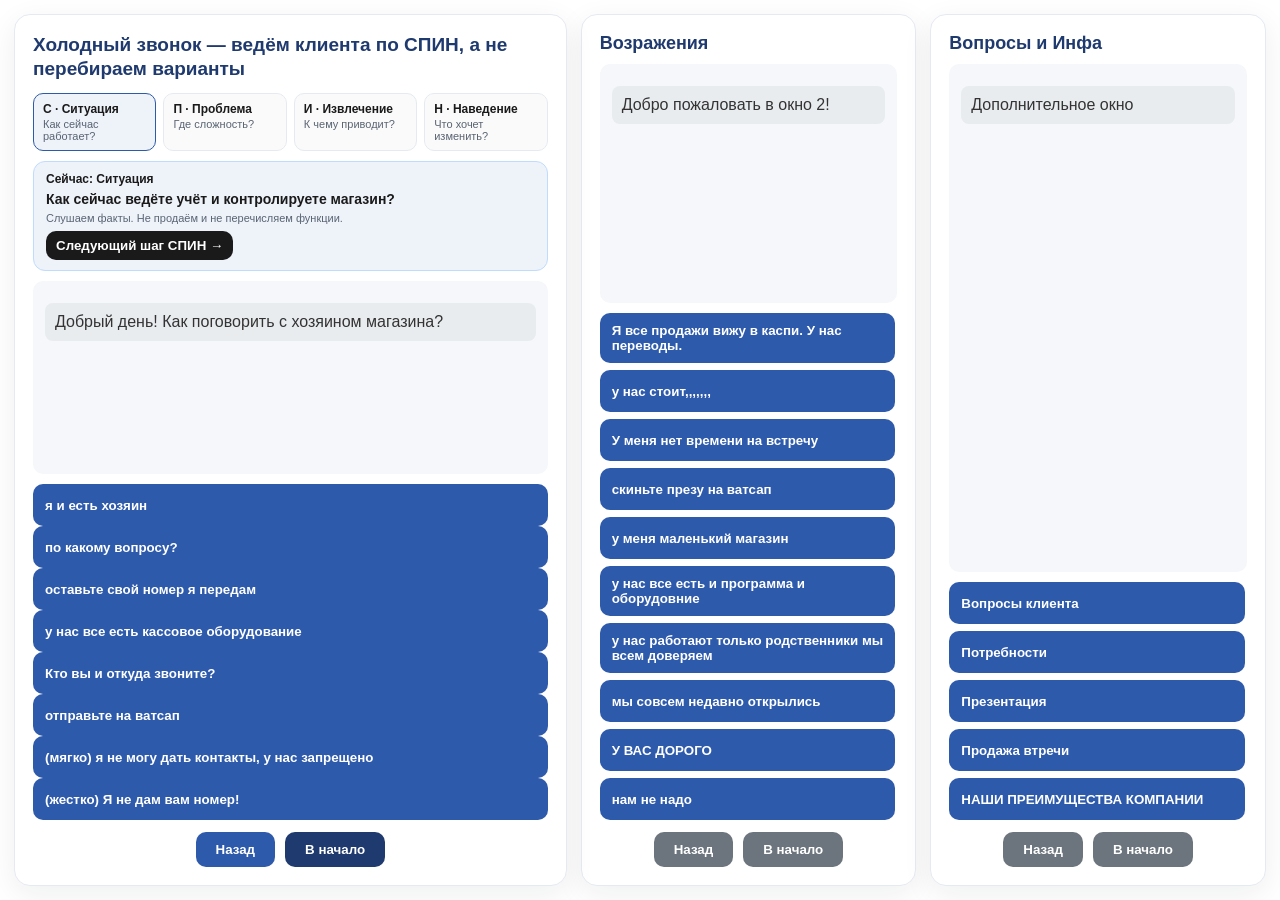
==== commit 0862dd98: "Apply OPONAY blue design system to all pages" ====
--- a/1.0.html
+++ b/1.0.html
@@ -92,7 +92,7 @@
         min-height: 120px;
         overflow-y: auto;
         margin-bottom: 10px;
-        background-color: #f7f7f7;
+        background-color: #F5F7FA;
         padding: 12px;
         border-radius: 10px;
       }
@@ -101,7 +101,7 @@
         min-height: 120px;
         overflow-y: auto;
         margin-bottom: 10px;
-        background-color: #f7f7f7;
+        background-color: #F5F7FA;
         padding: 12px;
         border-radius: 10px;
       }
@@ -117,8 +117,8 @@
         margin: 10px 0;
         padding: 10px;
         border-radius: 8px;
-        background-color: #cfe2ff;
-        color: #084298;
+        background-color: #EEF3FA;
+        color: #1F3A6E;
         text-align: right;
       }
       .option, .side-option {
@@ -174,10 +174,10 @@
         background-color: #218838;
       }
       .nav-button.back {
-        background-color: #17a2b8;
+        background-color: #2E5AAC;
       }
       .nav-button.start {
-        background-color: #28a745;
+        background-color: #1F3A6E;
       }
       .nav-button.back:hover {
         background-color: #138496;
@@ -224,7 +224,7 @@
         .option, .side-option { min-height: 46px; font-size: 14px; }
       }
     </style>
-  <style id="oponay-blue-system">:root{--primary:#1F3A6E!important;--dark:#152A52!important;--accent:#2E5AAC!important;--background:#FFFFFF!important;--light:#F5F7FA!important;--text-primary:#1A1A1A!important;--text-secondary:#5A6472!important;--line:#E5EAF1!important;--shadow:0 4px 20px rgba(31,58,110,.08)!important}body{background:var(--background)!important;color:var(--text-primary)!important}header{background:#fff!important;color:var(--text-primary)!important;border-color:var(--line)!important;box-shadow:0 2px 14px rgba(31,58,110,.05)}nav a,.nav a{color:var(--text-secondary)!important}nav a:hover,.nav a:hover,nav a.active,.nav a.active{background:#EEF3FA!important;color:var(--primary)!important}.hero,.panel,.card,.lesson,.block,.box,section,details{border-color:var(--line)!important;box-shadow:var(--shadow)}h1,h2,h3,.logo{color:var(--primary)!important}p,li,small,.muted{color:var(--text-secondary)}button,.btn,.primary{border-radius:10px!important}.primary,button.primary{background:var(--primary)!important;color:#fff!important}.secondary{background:#fff!important;color:var(--primary)!important;border:2px solid var(--primary)!important}input,textarea,select{background:#F5F7FA!important;border-color:var(--line)!important;color:var(--text-primary)!important;border-radius:10px!important}details{background:#fff!important}summary{color:var(--text-primary)!important}.accent,.kicker,.eyebrow{color:var(--accent)!important}.section.light,section{background:#F5F7FA}.pill,.tag{background:#EEF3FA!important;color:var(--primary)!important}@media(max-width:700px){body{overflow-x:hidden}main{max-width:100%!important}.grid,.cards,.feature-grid{grid-template-columns:1fr!important}.nav,nav{overflow-x:auto;-webkit-overflow-scrolling:touch}.nav a,nav a{white-space:nowrap}.hero{padding:22px!important}h1{font-size:clamp(34px,9vw,48px)!important}h2{font-size:clamp(26px,7vw,36px)!important}}</style></head>
+  <style id="oponay-blue-system">:root{--primary:#1F3A6E!important;--dark:#152A52!important;--accent:#2E5AAC!important;--background:#FFFFFF!important;--light:#F5F7FA!important;--text-primary:#1A1A1A!important;--text-secondary:#5A6472!important;--line:#E5EAF1!important;--shadow:0 4px 20px rgba(31,58,110,.08)!important}body{background:var(--background)!important;color:var(--text-primary)!important}header{background:#fff!important;color:var(--text-primary)!important;border-color:var(--line)!important;box-shadow:0 2px 14px rgba(31,58,110,.05)}nav a,.nav a{color:var(--text-secondary)!important}nav a:hover,.nav a:hover,nav a.active,.nav a.active{background:#EEF3FA!important;color:var(--primary)!important}.hero,.panel,.card,.lesson,.block,.box,section,details{border-color:var(--line)!important;box-shadow:var(--shadow)}h1,h2,h3,.logo{color:var(--primary)!important}p,li,small,.muted{color:var(--text-secondary)}button,.btn,.primary{border-radius:10px!important}.primary,button.primary{background:var(--primary)!important;color:#fff!important}.secondary{background:#fff!important;color:var(--primary)!important;border:2px solid var(--primary)!important}input,textarea,select{background:#F5F7FA!important;border-color:var(--line)!important;color:var(--text-primary)!important;border-radius:10px!important}details{background:#fff!important}summary{color:var(--text-primary)!important}.accent,.kicker,.eyebrow{color:var(--accent)!important}.section.light,section{background:#F5F7FA}.pill,.tag{background:#EEF3FA!important;color:var(--primary)!important}@media(max-width:700px){body{overflow-x:hidden}main{max-width:100%!important}.grid,.cards,.feature-grid{grid-template-columns:1fr!important}.nav,nav{overflow-x:auto;-webkit-overflow-scrolling:touch}.nav a,nav a{white-space:nowrap}.hero{padding:22px!important}h1{font-size:clamp(34px,9vw,48px)!important}h2{font-size:clamp(26px,7vw,36px)!important}}</style><link rel="stylesheet" href="oponay-blue.css"></head>
 
   <body>
     <div id="dialogContainer">
--- a/oponay-blue.css
+++ b/oponay-blue.css
@@ -0,0 +1,19 @@
+:root{--primary:#1F3A6E;--primary-dark:#152A52;--accent:#2E5AAC;--bg:#FFFFFF;--light:#F5F7FA;--text:#1A1A1A;--muted:#5A6472;--line:#E5EAF1;--shadow:0 4px 20px rgba(31,58,110,.08)}
+html,body{background:var(--bg)!important;color:var(--text)!important}
+header,.top,.header{background:rgba(255,255,255,.97)!important;border-color:var(--line)!important;box-shadow:0 2px 14px rgba(31,58,110,.05)}
+.logo,.brand,.kicker,.eyebrow{color:var(--primary)!important}
+nav a,.nav a{color:var(--muted)!important}
+nav a:hover,nav a.active,.nav a:hover,.nav a.active{background:#EEF3FA!important;color:var(--primary)!important}
+.hero,.panel,.stage,.item,.card,.box,.lesson,.academy-excel,details{border-color:var(--line)!important}
+.hero,.panel,.stage,.item,.card,.box,.lesson,.academy-excel,details{box-shadow:var(--shadow)}
+h1,h2,h3{color:var(--primary)!important}
+section,.section.light,.academy-excel{background:var(--light)!important}
+button,.btn,.primary,.link{border-radius:10px!important}
+button.primary,.btn.primary,.primary,.link{background:var(--primary)!important;color:#fff!important}
+button.primary:hover,.btn.primary:hover,.primary:hover,.link:hover{background:var(--primary-dark)!important}
+.secondary{background:#fff!important;color:var(--primary)!important;border-color:var(--primary)!important}
+input,textarea,select{background:var(--light)!important;border-color:var(--line)!important;color:var(--text)!important;border-radius:10px!important}
+.goal{background:var(--primary)!important}.listen,.principle,.spv-value{background:#EEF3FA!important;border-color:var(--line)!important}.listen b,.principle,.spv-value{color:var(--primary)!important}
+.mist{background:#F5F7FA!important;border-color:var(--line)!important}.tag,.pill{background:#EEF3FA!important;color:var(--primary)!important}
+footer,.footer{background:var(--primary-dark)!important}
+@media(max-width:760px){nav,.nav{overflow-x:auto;-webkit-overflow-scrolling:touch}nav a,.nav a{white-space:nowrap}.grid,.cards,.feature-grid{grid-template-columns:1fr!important}}
